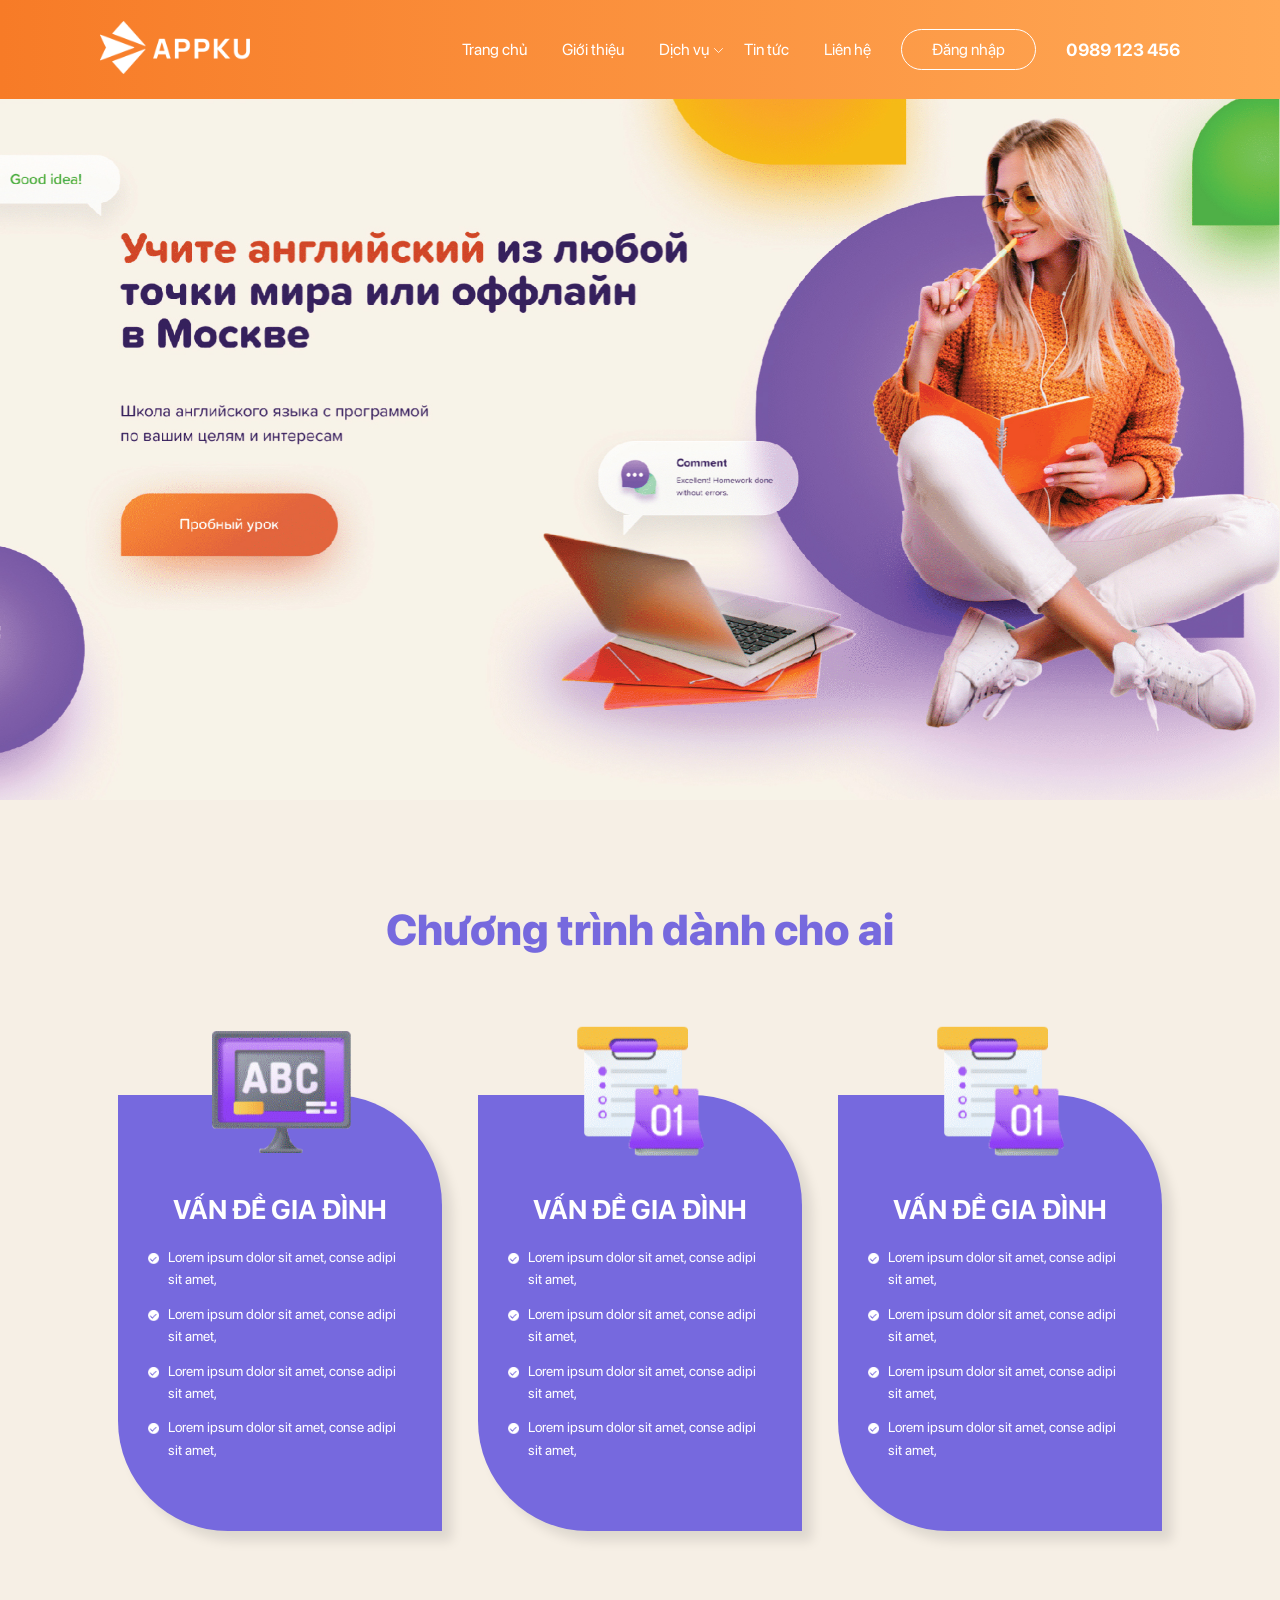
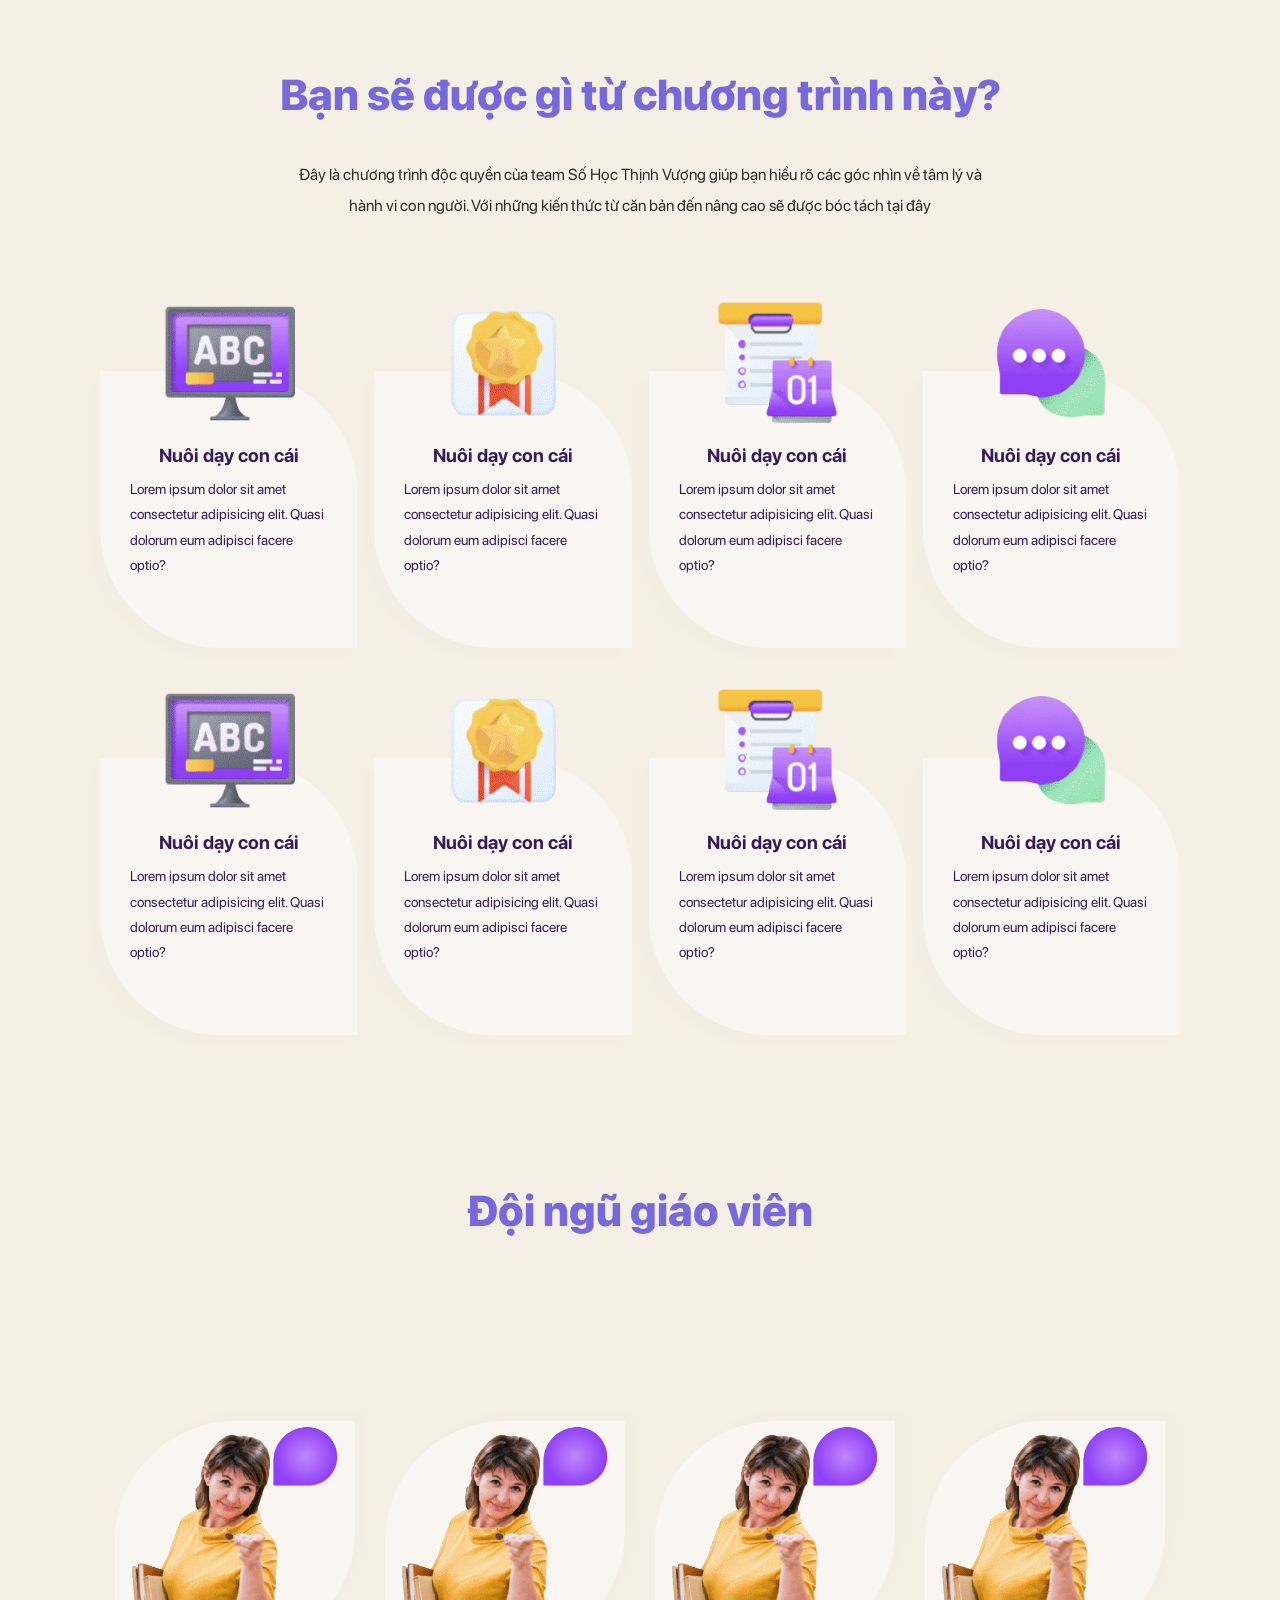
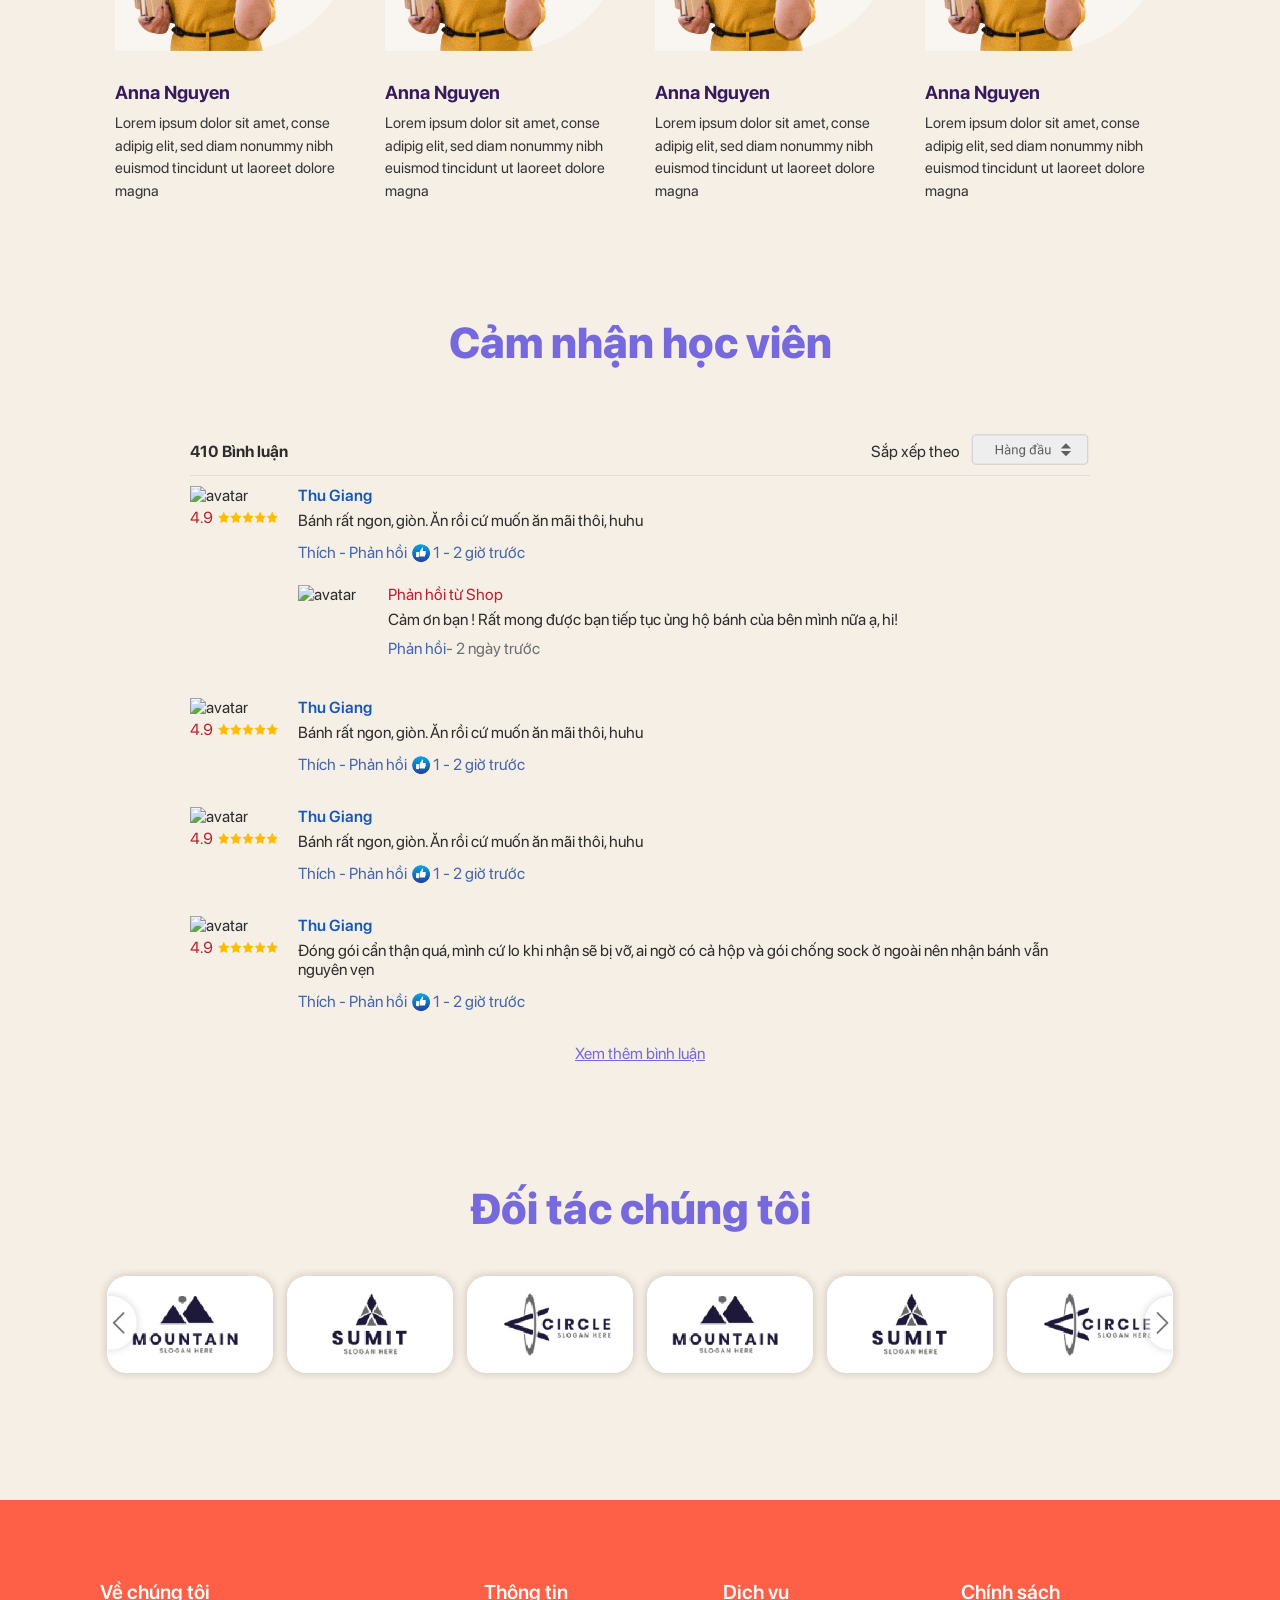
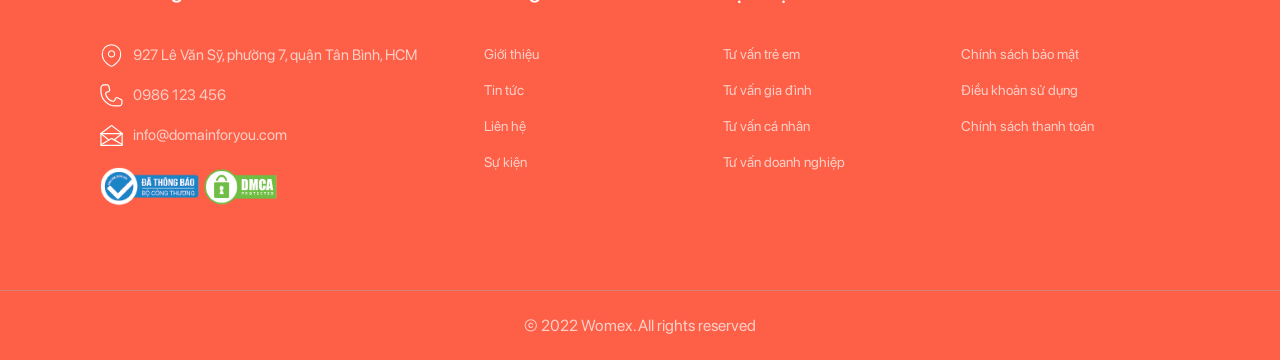
==== index.html @ 001450e8 "1" ====
<!DOCTYPE html>
<html lang="en">
  <head>
    <meta charset="UTF-8" />
    <meta http-equiv="X-UA-Compatible" content="IE=edge" />
    <meta name="viewport" content="width=device-width, initial-scale=1.0" />
    <title>Document</title>
    <link rel="stylesheet" href="./assets/css/animate.css" />

    <link rel="stylesheet" href="./assets/css/event.css" />
    <link rel="stylesheet" href="./assets/css/owl.carousel.min.css" />
    <link rel="stylesheet" href="./assets/css/owl.theme.default.min.css" />
    <!-- owlcarousel -->
  </head>
  <body>
    <!-- header  -->
    <section class="header" id="header">
      <nav class="navbar fadeInDown">
        <div class="container">
          <div class="col-left">
            <a href="#">
              <img src="./img/logo-light.png" alt="" class="logo-light" />
              <img src="./img/logo.png" alt="" class="logo hidden" />
            </a>
          </div>
          <div class="right-col">
            <ul class="menu">
              <li class="menu-item"><a href="#">Trang chủ</a></li>
              <li class="menu-item">
                <a href="#about-us">Giới thiệu</a>
              </li>
              <li class="menu-item has-sub-menu">
                <a href="#services">Dịch vụ</a>
                <ul class="sub-menu">
                  <li class="sub-menu-item">
                    <a href="#services">Tư vấn trẻ em</a>
                  </li>
                  <li class="sub-menu-item">
                    <a href="#services">Tư vấn gia đình</a>
                  </li>
                  <li class="sub-menu-item">
                    <a href="#services">Tư vấn gia đình</a>
                  </li>
                  <li class="sub-menu-item">
                    <a href="#services">Tư vấn gia đình</a>
                  </li>
                </ul>
              </li>
              <li class="menu-item"><a href="#news">Tin tức</a></li>
              <li class="menu-item"><a href="#contact-us">Liên hệ</a></li>
            </ul>
            <a href="#" class="login-btn">Đăng nhập</a>
            <a href="" class="tel-btn">0989 123 456</a>
            <nav role="navigation" class="mb-menu-wrapper">
              <div id="mb-menu-toggle">
                <input type="checkbox" />
                <span></span>
                <span></span>
                <span></span>
                <div id="mb-menu">
                  <ul>
                    <li class="menu-item"><a href="#">Trang chủ</a></li>
                    <li class="menu-item">
                      <a href="#about-us">Giới thiệu</a>
                    </li>
                    <li class="menu-item has-sub-menu">
                      <a href="#services">Dịch vụ</a>

                      <ul class="sub-menu-mobile hidden">
                        <li class="sub-menu-item">
                          <a href="#services">Tư vấn trẻ em</a>
                        </li>
                        <li class="sub-menu-item">
                          <a href="#services">Tư vấn gia đình</a>
                        </li>
                        <li class="sub-menu-item">
                          <a href="#services">Tư vấn gia đình</a>
                        </li>
                        <li class="sub-menu-item">
                          <a href="#services">Tư vấn gia đình</a>
                        </li>
                      </ul>
                    </li>
                    <li class="menu-item"><a href="#news">Tin tức</a></li>
                    <li class="menu-item"><a href="#contact-us">Liên hệ</a></li>

                    <li class="menu-item"><a href="#">Đăng nhập</a></li>
                    <li class="menu-item">
                      <a href="tel:0989123456">0989 123 456</a>
                    </li>
                  </ul>
                </div>
              </div>
            </nav>
          </div>
        </div>
      </nav>
      <div class="header__content">
        <img src="./img/banner.jpg" alt="" />
      </div>
    </section>

    <section class="who-for" id="who-for">
      <div class="container">
        <h2>Chương trình dành cho ai</h2>
        <div class="who-for-grid">
          <div class="carousel-item">
            <div class="who-for__box">
              <img src="./img/icon-1.png" alt="" class="who-for__icon" />
              <h3 class="who-for__title">VẤN ĐỀ GIA ĐÌNH</h3>
              <ul class="who-for_list">
                <li>Lorem ipsum dolor sit amet, conse adipi sit amet,</li>
                <li>Lorem ipsum dolor sit amet, conse adipi sit amet,</li>
                <li>Lorem ipsum dolor sit amet, conse adipi sit amet,</li>
                <li>Lorem ipsum dolor sit amet, conse adipi sit amet,</li>
              </ul>
            </div>
          </div>
          <div class="carousel-item">
            <div class="who-for__box">
              <img src="./img/icon-3.png" alt="" class="who-for__icon" />
              <h3 class="who-for__title">VẤN ĐỀ GIA ĐÌNH</h3>
              <ul class="who-for_list">
                <li>Lorem ipsum dolor sit amet, conse adipi sit amet,</li>
                <li>Lorem ipsum dolor sit amet, conse adipi sit amet,</li>
                <li>Lorem ipsum dolor sit amet, conse adipi sit amet,</li>
                <li>Lorem ipsum dolor sit amet, conse adipi sit amet,</li>
              </ul>
            </div>
          </div>
          <div class="carousel-item">
            <div class="who-for__box">
              <img src="./img/icon-3.png" alt="" class="who-for__icon" />
              <h3 class="who-for__title">VẤN ĐỀ GIA ĐÌNH</h3>
              <ul class="who-for_list">
                <li>Lorem ipsum dolor sit amet, conse adipi sit amet,</li>
                <li>Lorem ipsum dolor sit amet, conse adipi sit amet,</li>
                <li>Lorem ipsum dolor sit amet, conse adipi sit amet,</li>
                <li>Lorem ipsum dolor sit amet, conse adipi sit amet,</li>
              </ul>
            </div>
          </div>
        </div>
      </div>
    </section>
    <section class="features" id="features">
      <div class="container">
        <h2>Bạn sẽ được gì từ chương trình này?</h2>
        <div class="features_desc">
          Đây là chương trình độc quyền của team Số Học Thịnh Vượng giúp bạn hiểu
          rõ các góc nhìn về tâm lý và hành vi con người. Với những kiến thức từ
          căn bản đến nâng cao sẽ được bóc tách tại đây
        </div>
        <div class="features_list">
          <div class="feature-box">
            <img class="feature-box__icon" src="./img/icon-1.png"></img>
            <h3 class="feature-box__title">Nuôi dạy con cái</h3>
            <p class="feature-box__desc">Lorem ipsum dolor sit amet consectetur adipisicing elit. Quasi dolorum eum adipisci facere optio? </p>
          </div>
          <div class="feature-box">
            <img class="feature-box__icon" src="./img/icon-2.png"></img>
            <h3 class="feature-box__title">Nuôi dạy con cái</h3>
            <p class="feature-box__desc">Lorem ipsum dolor sit amet consectetur adipisicing elit. Quasi dolorum eum adipisci facere optio? </p>
          </div>
          <div class="feature-box">
            <img class="feature-box__icon" src="./img/icon-3.png"></img>
            <h3 class="feature-box__title">Nuôi dạy con cái</h3>
            <p class="feature-box__desc">Lorem ipsum dolor sit amet consectetur adipisicing elit. Quasi dolorum eum adipisci facere optio? </p>
          </div>
          <div class="feature-box">
            <img class="feature-box__icon" src="./img/icon-4.png"></img>
            <h3 class="feature-box__title">Nuôi dạy con cái</h3>
            <p class="feature-box__desc">Lorem ipsum dolor sit amet consectetur adipisicing elit. Quasi dolorum eum adipisci facere optio? </p>
          </div>
          <div class="feature-box">
            <img class="feature-box__icon" src="./img/icon-1.png"></img>
            <h3 class="feature-box__title">Nuôi dạy con cái</h3>
            <p class="feature-box__desc">Lorem ipsum dolor sit amet consectetur adipisicing elit. Quasi dolorum eum adipisci facere optio? </p>
          </div>
          <div class="feature-box">
            <img class="feature-box__icon" src="./img/icon-2.png"></img>
            <h3 class="feature-box__title">Nuôi dạy con cái</h3>
            <p class="feature-box__desc">Lorem ipsum dolor sit amet consectetur adipisicing elit. Quasi dolorum eum adipisci facere optio? </p>
          </div>
          <div class="feature-box">
            <img class="feature-box__icon" src="./img/icon-3.png"></img>
            <h3 class="feature-box__title">Nuôi dạy con cái</h3>
            <p class="feature-box__desc">Lorem ipsum dolor sit amet consectetur adipisicing elit. Quasi dolorum eum adipisci facere optio? </p>
          </div>
          <div class="feature-box">
            <img class="feature-box__icon" src="./img/icon-4.png"></img>
            <h3 class="feature-box__title">Nuôi dạy con cái</h3>
            <p class="feature-box__desc">Lorem ipsum dolor sit amet consectetur adipisicing elit. Quasi dolorum eum adipisci facere optio? </p>
          </div>
        </div>
      </div>
    </section>
    <section class="team" id="team">

      <div class="container">
        <h2>Đội ngũ giáo viên</h2>
        <div class="owl-carousel team-carousel">
          <div class="carousel-item">
            <div class="member__box">
              <div class="member-image">
                 <img src="./img/member.png" alt="" />

              </div>
              <h3 class="member-name">Anna Nguyen</h3>
              <div class="member-desc">
                Lorem ipsum dolor sit amet, conse
                adipig elit, sed diam nonummy nibh
                euismod tincidunt ut laoreet dolore magna   </div>
            </div>
          </div>
        </div>
      </div>
    </section>

    <section class="comments">
      <h2>Cảm nhận học viên</h2>
      <div class="container">
        <div class="facebook-comment-wrapper">
          <div class="facebook-comment__header">
            <h4 class="title">410 Bình luận</h4>
            <div class="sort flex-center">
              <p class="sort-by">Sắp xếp theo</p>
              <div class="sort-group">
                <svg
                  version="1.1"
                  id="Layer_1"
                  xmlns="http://www.w3.org/2000/svg"
                  xmlns:xlink="http://www.w3.org/1999/xlink"
                  x="0px"
                  y="0px"
                  width="161.3px"
                  height="43.1px"
                  viewBox="0 0 161.3 43.1"
                  style="enable-background: new 0 0 161.3 43.1"
                  xml:space="preserve"
                >
                  <style type="text/css">
                    .st0 {
                      fill: #eeeeee;
                      stroke: #bfbfbf;
                      stroke-miterlimit: 10;
                    }
                    .st1 {
                      fill: #5f5f5f;
                    }
                  </style>
                  <g>
                    <path
                      class="st0"
                      d="M153.6,41.3H7.7c-2.6,0-4.7-2.1-4.7-4.7V6.5c0-2.6,2.1-4.7,4.7-4.7h145.9c2.6,0,4.7,2.1,4.7,4.7v30.1
                              C158.3,39.2,156.2,41.3,153.6,41.3z"
                    ></path>
                    <g>
                      <g>
                        <path
                          class="st1"
                          d="M44.3,28h-1.7v-5.8h-6.3V28h-1.7V15.4h1.7v5.4h6.3v-5.4h1.7V28z"
                        ></path>
                        <path
                          class="st1"
                          d="M52.8,28c-0.1-0.2-0.2-0.5-0.2-1c-0.7,0.8-1.6,1.2-2.7,1.2c-0.9,0-1.7-0.3-2.3-0.8c-0.6-0.5-0.9-1.2-0.9-2
                                  c0-1,0.4-1.7,1.1-2.3c0.7-0.5,1.8-0.8,3.1-0.8h1.6v-0.7c0-0.6-0.2-1-0.5-1.3c-0.3-0.3-0.8-0.5-1.5-0.5c-0.6,0-1,0.1-1.4,0.4
                                  s-0.6,0.6-0.6,1h-1.6c0-0.5,0.2-0.9,0.5-1.4c0.3-0.4,0.8-0.8,1.3-1c0.6-0.3,1.2-0.4,1.9-0.4c1.1,0,1.9,0.3,2.5,0.8
                                  c0.6,0.5,0.9,1.3,1,2.2v4.3c0,0.9,0.1,1.5,0.3,2V28H52.8z M51.7,17.2l-1.4,0l-2.2-2.5h1.9L51.7,17.2z M50.1,26.8
                                  c0.5,0,1-0.1,1.4-0.4c0.4-0.3,0.8-0.6,1-1v-1.9h-1.3c-2,0-2.9,0.6-2.9,1.7c0,0.5,0.2,0.9,0.5,1.2C49.2,26.6,49.6,26.8,50.1,26.8z
                                  "
                        ></path>
                        <path
                          class="st1"
                          d="M58.1,18.6l0.1,1.2c0.7-0.9,1.6-1.3,2.8-1.3c2,0,3,1.1,3,3.3V28h-1.6v-6.2c0-0.7-0.2-1.2-0.5-1.5
                                  c-0.3-0.3-0.8-0.5-1.4-0.5c-0.5,0-1,0.1-1.4,0.4c-0.4,0.3-0.7,0.6-0.9,1.1V28h-1.6v-9.4H58.1z"
                        ></path>
                        <path
                          class="st1"
                          d="M66,23.2c0-1.5,0.3-2.6,1-3.5c0.7-0.9,1.6-1.3,2.7-1.3c1.1,0,2,0.4,2.7,1.2l0.1-1h1.5v9.1
                                  c0,1.2-0.4,2.2-1.1,2.9c-0.7,0.7-1.7,1-2.9,1c-0.7,0-1.3-0.1-2-0.4c-0.6-0.3-1.1-0.7-1.5-1.2l0.8-1c0.7,0.8,1.5,1.3,2.5,1.3
                                  c0.8,0,1.4-0.2,1.8-0.7c0.4-0.4,0.7-1.1,0.7-1.9V27c-0.6,0.7-1.5,1.1-2.6,1.1c-1.1,0-2-0.4-2.7-1.3C66.4,25.9,66,24.7,66,23.2z
                                   M67.6,23.4c0,1.1,0.2,1.9,0.6,2.5c0.4,0.6,1,0.9,1.8,0.9c1,0,1.7-0.5,2.2-1.4v-4.3c-0.5-0.9-1.2-1.3-2.2-1.3
                                  c-0.8,0-1.4,0.3-1.8,0.9C67.9,21.3,67.6,22.2,67.6,23.4z"
                        ></path>
                        <path
                          class="st1"
                          d="M89.9,17.3h-1.6V28h-1.5l-0.1-1c-0.6,0.8-1.5,1.2-2.7,1.2c-1.1,0-2-0.4-2.7-1.3s-1-2-1-3.5v-0.1
                                  c0-1.4,0.3-2.6,1-3.5c0.7-0.9,1.6-1.3,2.7-1.3c1.1,0,2,0.4,2.6,1.1v-2.3h-2.3V16h2.3v-1.3h1.6V16h1.6V17.3z M81.9,23.4
                                  c0,1.1,0.2,1.9,0.7,2.5c0.4,0.6,1,0.9,1.8,0.9c1,0,1.8-0.5,2.2-1.4v-4.3c-0.5-0.9-1.2-1.3-2.2-1.3c-0.8,0-1.4,0.3-1.8,0.9
                                  C82.2,21.3,81.9,22.2,81.9,23.4z"
                        ></path>
                        <path
                          class="st1"
                          d="M92.6,15.7l-1.2,0l-1.7-2.2h1.7L92.6,15.7z M97.1,28c-0.1-0.2-0.2-0.5-0.2-1c-0.7,0.8-1.6,1.2-2.7,1.2
                                  c-0.9,0-1.7-0.3-2.3-0.8c-0.6-0.5-0.9-1.2-0.9-2c0-1,0.4-1.7,1.1-2.3c0.7-0.5,1.8-0.8,3.1-0.8h1.6v-0.7c0-0.6-0.2-1-0.5-1.3
                                  c-0.3-0.3-0.8-0.5-1.5-0.5c-0.6,0-1,0.1-1.4,0.4s-0.6,0.6-0.6,1h-1.6c0-0.5,0.2-0.9,0.5-1.4s0.8-0.8,1.3-1
                                  c0.6-0.3,1.2-0.4,1.9-0.4c1.1,0,1.9,0.3,2.5,0.8c0.6,0.5,0.9,1.3,1,2.2v4.3c0,0.9,0.1,1.5,0.3,2V28H97.1z M98.3,17.3l-1.7,0
                                  l-1.5-1.4l-1.5,1.4l-1.7,0l2.5-2.3h1.3L98.3,17.3z M94.4,26.8c0.5,0,1-0.1,1.4-0.4c0.4-0.3,0.8-0.6,1-1v-1.9h-1.3
                                  c-2,0-2.9,0.6-2.9,1.7c0,0.5,0.2,0.9,0.5,1.2C93.5,26.6,93.9,26.8,94.4,26.8z"
                        ></path>
                        <path
                          class="st1"
                          d="M106.7,27c-0.6,0.7-1.5,1.1-2.7,1.1c-1,0-1.8-0.3-2.3-0.9c-0.5-0.6-0.8-1.4-0.8-2.6v-6.1h1.6v6
                                  c0,1.4,0.6,2.1,1.7,2.1c1.2,0,2-0.5,2.4-1.4v-6.8h1.6V28h-1.5L106.7,27z"
                        ></path>
                      </g>
                    </g>
                    <polygon
                      class="st1"
                      points="135.9,20 122.1,20 129,13.1 	"
                    ></polygon>
                    <polygon
                      class="st1"
                      points="122.1,23.5 135.9,23.5 129,30.4 	"
                    ></polygon>
                  </g>
                </svg>
              </div>
            </div>
          </div>
          <div class="facebook-comments">
            <!-- facebook comment item  -->
            <div class="facebook-comments__item">
              <div class="avatar-item">
                <img
                  class="avatar-user"
                  src="https://mdbcdn.b-cdn.net/img/Photos/Avatars/img%20(10).webp"
                  alt="avatar"
                />
                <p class="feeback-star">
                  4.9
                  <img src="./img/star.svg" width="70" height="25" />
                </p>
              </div>
              <div class="content-wrapper">
                <div class="content">
                  <p class="username">Thu Giang</p>
                  <p class="content-details">
                    Bánh rất ngon, giòn. Ăn rồi cứ muốn ăn mãi thôi, huhu
                  </p>
                  <div class="comment-actions">
                    Thích - Phản hồi

                    <img
                      class="shadow-1-strong"
                      src="./img/like-fb.png"
                      width="23"
                      height="25"
                    />1 - 2 giờ trước
                  </div>
                </div>

                <div class="comment-reply">
                  <img
                    class="avatar-shop"
                    src="https://mdbcdn.b-cdn.net/img/Photos/Avatars/img%20(11).webp"
                    alt="avatar"
                  />
                  <div class="reply-content content-wrapper">
                    <div>
                      <p class="shop-name">Phản hồi từ Shop</p>
                      <p class="reply-details">
                        Cảm ơn bạn ! Rất mong được bạn tiếp tục ủng hộ bánh của
                        bên mình nữa ạ, hi!
                      </p>
                      <p class="reply-actions comment-actions">
                        Phản hồi
                        <span class="days-user">- 2 ngày trước</span>
                      </p>
                    </div>
                  </div>
                </div>
              </div>
            </div>

            <!-- facebook comment item  -->
            <div class="facebook-comments__item">
              <div class="avatar-item">
                <img
                  class="avatar-user"
                  src="https://mdbcdn.b-cdn.net/img/Photos/Avatars/img%20(10).webp"
                  alt="avatar"
                />
                <p class="feeback-star">
                  4.9
                  <img src="./img/star.svg" width="70" height="25" />
                </p>
              </div>
              <div class="content-wrapper">
                <div class="content">
                  <p class="username">Thu Giang</p>
                  <p class="content-details">
                    Bánh rất ngon, giòn. Ăn rồi cứ muốn ăn mãi thôi, huhu
                  </p>
                  <div class="comment-actions">
                    Thích - Phản hồi

                    <img
                      class="shadow-1-strong"
                      src="./img/like-fb.png"
                      width="23"
                      height="25"
                    />1 - 2 giờ trước
                  </div>
                </div>
              </div>
            </div>
            <!-- facebook comment item  -->
            <div class="facebook-comments__item">
              <div class="avatar-item">
                <img
                  class="avatar-user"
                  src="https://mdbcdn.b-cdn.net/img/Photos/Avatars/img%20(10).webp"
                  alt="avatar"
                />
                <p class="feeback-star">
                  4.9
                  <img src="./img/star.svg" width="70" height="25" />
                </p>
              </div>
              <div class="content-wrapper">
                <div class="content">
                  <p class="username">Thu Giang</p>
                  <p class="content-details">
                    Bánh rất ngon, giòn. Ăn rồi cứ muốn ăn mãi thôi, huhu
                  </p>
                  <div class="comment-actions">
                    Thích - Phản hồi

                    <img
                      class="shadow-1-strong"
                      src="./img/like-fb.png"
                      width="23"
                      height="25"
                    />1 - 2 giờ trước
                  </div>
                </div>
              </div>
            </div>
            <!-- facebook comment item  -->
            <div class="facebook-comments__item">
              <div class="avatar-item">
                <img
                  class="avatar-user"
                  src="https://mdbcdn.b-cdn.net/img/Photos/Avatars/img%20(10).webp"
                  alt="avatar"
                />
                <p class="feeback-star">
                  4.9
                  <img src="./img/star.svg" width="70" height="25" />
                </p>
              </div>
              <div class="content-wrapper">
                <div class="content">
                  <p class="username">Thu Giang</p>
                  <p class="content-details">
                    Đóng gói cẩn thận quá, mình cứ lo khi nhận sẽ bị vỡ, ai ngờ
                    có cả hộp và gói chống sock ở ngoài nên nhận bánh vẫn nguyên
                    vẹn
                  </p>
                  <div class="comment-actions">
                    Thích - Phản hồi

                    <img
                      class="shadow-1-strong"
                      src="./img/like-fb.png"
                      width="23"
                      height="25"
                    />1 - 2 giờ trước
                  </div>
                </div>
              </div>
            </div>
          </div>
          <a href="#" class="comments-readmore">Xem thêm bình luận</a>
        </div>
      </div>
    </section>

    <section class="partners">
      <div class="container">
        <h2>Đối tác chúng tôi</h2>
        <div class="owl-carousel logo-carousel">
          <div class="carousel-item">
            <img src="./img/partners/l-1.jpg" alt="" />
          </div>
          <div class="carousel-item">
            <img src="./img/partners/l-2.jpg" alt="" />
          </div>
          <div class="carousel-item">
            <img src="./img/partners/l-3.jpg" alt="" />
          </div>
          <div class="carousel-item">
            <img src="./img/partners/l-1.jpg" alt="" />
          </div>
          <div class="carousel-item">
            <img src="./img/partners/l-2.jpg" alt="" />
          </div>
          <div class="carousel-item">
            <img src="./img/partners/l-3.jpg" alt="" />
          </div>
          <div class="carousel-item">
            <img src="./img/partners/l-1.jpg" alt="" />
          </div>
          <div class="carousel-item">
            <img src="./img/partners/l-2.jpg" alt="" />
          </div>
          <div class="carousel-item">
            <img src="./img/partners/l-3.jpg" alt="" />
          </div>
          <div class="carousel-item">
            <img src="./img/partners/l-2.jpg" alt="" />
          </div>
        </div>
      </div>
    </section>

    <footer class="footer">
      <div class="container">
        <div class="row row-4">
          <div class="col">
            <p class="footer-menu-title">Về chúng tôi</p>
            <ul class="about-menu">
              <li>
                <a href="">
                  <img src="./img/footer-01.svg" alt="" />927 Lê Văn Sỹ, phường
                  7, quận Tân Bình, HCM</a
                >
              </li>
              <li>
                <a href=""
                  ><img src="./img/footer_tel.svg" alt="" />0986 123 456</a
                >
              </li>
              <li>
                <a href=""
                  ><img
                    src="./img/footer_email.svg"
                    alt=""
                  />info@domainforyou.com</a
                >
              </li>
            </ul>
            <div class="footer-logos">
              <img src="./img/footer_dkbct.png" alt="" class="dkbct" />
              <img src="./img/footer_dmca.png" alt="" class="dmca" />
            </div>
          </div>
          <div class="col">
            <p class="footer-menu-title">Thông tin</p>
            <ul class="footer-menu">
              <li><a href="#about-us">Giới thiệu</a></li>
              <li><a href="#news">Tin tức</a></li>
              <li><a href="#contact-us">Liên hệ</a></li>
              <li><a href="#">Sự kiện</a></li>
            </ul>
          </div>

          <div class="col">
            <p class="footer-menu-title">Dịch vụ</p>
            <ul class="footer-menu">
              <li><a href="#services">Tư vấn trẻ em</a></li>
              <li><a href="#services">Tư vấn gia đình</a></li>
              <li><a href="#services">Tư vấn cá nhân</a></li>
              <li><a href="#services">Tư vấn doanh nghiệp</a></li>
            </ul>
          </div>
          <div class="col">
            <p class="footer-menu-title">Chính sách</p>
            <ul class="footer-menu">
              <li><a href="">Chính sách bảo mật</a></li>
              <li><a href="">Điều khoản sử dụng</a></li>
              <li><a href="">Chính sách thanh toán</a></li>
            </ul>
          </div>
        </div>
      </div>
      <div class="footer-copyright">© 2022 Womex. All rights reserved</div>
    </footer>
    <script src="./assets/js/jquery-3.6.1.min.js"></script>
    <script src="./assets/js/owl.carousel.min.js"></script>
    <script src="./assets/js/event.js"></script>
  </body>
</html>
---- assets/css/event.css ----
@font-face {
  font-family: "SF Pro Display";
  src: url(../../fonts/SF-Pro-Display-Regular.otf) format("opentype");
  font-weight: 400;
}
@font-face {
  font-family: "SF Pro Display";
  src: url(../../fonts/SF-Pro-Display-Bold.otf) format("opentype");
  font-weight: 600;
}
@font-face {
  font-family: "SF Pro Display";
  src: url(../../fonts/SF-Pro-Display-Heavy.otf) format("opentype");
  font-weight: 700;
}
@font-face {
  font-family: "SF Pro Display";
  src: url(../../fonts/SF-Pro-Display-Semibold.otf) format("opentype");
  font-weight: 500;
}
@font-face {
  font-family: "SF Pro Display";
  src: url(../../fonts/SF-Pro-Display-Thin.otf) format("opentype");
  font-weight: 300;
}
* {
  padding: 0;
  margin: 0;
  box-sizing: border-box;
}
html {
  scroll-behavior: smooth;
}
body {
  font-family: "SF Pro Display", sans-serif;
  background-color: #f6efe5;
  color: rgb(45, 45, 45);
}
a {
  text-decoration: none;
}
ul {
  list-style-type: none;
}
button {
  cursor: pointer;
}

h2 {
  font-size: 43px;
  margin-bottom: 40px;
  color: #7669de;
  text-align: center;
  font-weight: 700;
}
h3,
h4 {
  font-weight: 600;
}
input {
  background-color: #fff;
  border-radius: 100px;
  height: 50px;
  display: block;
  width: 100%;
  margin-bottom: 8px;
  border: 0;
  padding: 5px 15px;
}
input:focus {
  outline: 1px solid black;
}
section {
  background-position: center bottom;
  background-size: 100%;
  background-repeat: no-repeat;
  scroll-margin-top: 150px;
  padding-top: 80px;
}
/*  ---variables  start ----- */
:root {
  --primary: #7669de;
}
/*  ---variables  end ----- */

/*  ---ultilities  start ----- */
.container {
  width: 1500px;
  margin: 0 auto;
  padding: 20px 100px;
  max-width: 100%;
}
.row {
  display: grid;
  grid-template-columns: repeat(2, 1fr);
  gap: 20px;
}

.flex-center {
  display: flex;
  justify-content: center;
  align-items: center;
}

.btn {
  font-size: 20px;
  border: none;
  border-radius: 50px;
  padding: 7px;
  padding-left: 40px;
  display: flex;
  align-items: center;
  gap: 20px;
  transition: linear 0.15s;
  box-shadow: 0 0 10px rgba(0, 0, 0, 0.2);
}
.hidden {
  display: none;
}
/* button hover animation  */
.btn:hover {
  transition: linear 0.3s;
  transform: scale(1.03);
  box-shadow: 0 0 20px rgba(0, 0, 0, 0.5);
}
.btn:hover svg {
  transform: rotate(180deg);
  transition: linear 0.15s;
}
/* button text  */
.btn span {
  flex: 1;
  font-size: 20px;
}
/* button icon  */
.btn .btn-icon {
  border-radius: 50%;
  width: 46px;
  height: 46px;
  z-index: 2;
}
.btn svg {
  padding: 10px;
  transition: linear 0.2s;
}
/* primary button  */
.primary-btn {
  background-color: #fff;
  color: var(--primary);
}
.primary-btn .btn-icon {
  background-color: var(--primary);
  color: #fff;
  box-shadow: -5px 5px 20px var(--primary);
}
/* secondary button  */
.secondary-btn {
  background: linear-gradient(#ff9356, #f76552);
  color: #fff;
}
.secondary-btn .btn-icon {
  background-color: #fff;
  color: #f76552;
  box-shadow: -5px 5px 20px #0000007b;
}

/* logos carousel (newspaper & partner ) */
.logo-carousel .carousel-item {
  padding: 7px;
  cursor: pointer;
}
.logo-carousel .carousel-item img {
  border-radius: 20px;
}
/* carousel general  */

.partners .carousel-item img {
  box-shadow: 0 0 10px rgba(0, 0, 0, 0.2);
  transition-duration: 0.5s;
}
.partners .carousel-item img:hover {
  box-shadow: 0 0 10px rgba(0, 0, 0, 0.7);
}
/* carousel navigation arrow button */
.owl-carousel .owl-nav button {
  position: absolute;
  top: 50%;
  transform: translateY(-50%);
  cursor: pointer;
}
.owl-carousel .owl-nav img {
  height: auto;
  transition: linear 0.2s;
  width: 40px;
}
.owl-carousel .owl-nav img:hover {
  transition: linear 0.3s;
}
.owl-nav button.owl-prev {
  left: 14px;
}
.owl-nav button.owl-next {
  right: 14px;
}
/* logo carousel owl nav arrow  */
.logo-carousel .owl-nav button.owl-prev {
  left: 8px;
}
.logo-carousel .owl-nav button.owl-next {
  right: 8px;
}
.owl-nav button.disabled {
  display: none;
}
button.owl-dot.active {
  background: #01b1c3 !important;
}
button.owl-dot {
  border: 1px solid #494949 !important;
  width: 15px;
  height: 15px;
  border-radius: 20px;
  margin: 5px;
}

.owl-dots {
  text-align: center;
  margin-top: 20px;
}

/*  ---ultilities  end ----- */

/*  ---header section start ----- */
.header {
  /* background-image: url(../../img/bg-banner.png); */
  /* height: 100vh; */
  color: #ffff;
  background-size: cover;
  position: relative;
  padding-top: 0;
}
/* navbar  */
.navbar {
  transition-duration: 1s;
  position: absolute;
  top: 0;
  left: 0;
  right: 0;
  z-index: 10;
  background-image: linear-gradient(to right, #f77b27, #ffa855);
}
.navbar.sticky {
  position: fixed;
  background-color: rgba(255, 255, 255, 0.95);
  animation: smoothScroll 1s forwards;
  box-shadow: 0 6px 10px rgba(0, 0, 0, 0.05);
  background-image: none;
}
@keyframes smoothScroll {
  0% {
    transform: translateY(-60px);
  }
  100% {
    transform: translateY(0px);
  }
}

.navbar.sticky a {
  color: rgb(86, 86, 86);
}
.navbar.sticky a:hover {
  color: #000;
}
.navbar.sticky a.login-btn:hover {
  color: #fff;
}
.navbar.sticky .login-btn {
  background-color: #f76552;
  color: #fff;
}
.navbar.sticky .tel-btn {
  color: #6358bc;
}
.navbar .container {
  display: flex;
  align-items: center;
  justify-content: space-between;
}
/* logo  */
.navbar img {
  width: 150px;
}
.navbar .right-col {
  display: flex;
  align-items: center;
  gap: 30px;
}
.navbar a {
  color: #fff;
  display: inline-block;
}
/* menu  */
.navbar .menu {
  display: flex;
  gap: 35px;
}
.menu-item {
  padding: 20px 0;
  transition: linear 0.1s;
  position: relative;
}
.menu-item > a {
  color: #fff;
}

.menu-item:hover {
  transition: linear 0.1s;
}
/* submenu  */
.menu-item.has-sub-menu > a::after {
  content: "";
  height: 13px;
  width: 13px;
  background-image: url(../../img/down-icon.svg);
  display: block;
  position: absolute;
  right: -16px;
  top: 24px;
}
#mb-menu .menu-item.has-sub-menu > a::after {
  top: 14px;
  background-image: url(../../img/down-icon-dark.svg) !important;
}
.sticky .menu-item.has-sub-menu > a::after {
  background-image: url(../../img/down-icon-dark.svg);
}
.sub-menu {
  position: absolute;
  top: 50px;
  left: 0;
  background-color: #fff;
  border-radius: 10px;
  padding: 20px;
  display: flex;
  flex-direction: column;
  gap: 7px;
  min-width: 170px;
  box-shadow: 0 0 20px rgba(0, 0, 0, 0.2);
  display: none;
}
.menu-item:hover .sub-menu {
  display: flex;
  gap: 10px;
}
.sub-menu-item a {
  color: rgb(112, 112, 112);
}
.sub-menu-item a:hover {
  color: rgb(58, 58, 58);
}
/* login button  */
.navbar .login-btn {
  border: 1px solid #fff;
  border-radius: 50px;
  padding: 10px 30px;
  transition-duration: 0.3s;
}
.navbar .login-btn:hover {
  transform: scale(1.02);
  transition-duration: 0.3s;
}
/* tel button  */
.navbar .tel-btn {
  font-size: 110%;
  font-weight: 600;
}

/* mobile menu  */
.mb-menu-wrapper {
  display: none;
}
#mb-menu-toggle {
  display: flex;
  flex-direction: column;
  top: 0;
  left: 0;
  z-index: 1;
  -webkit-user-select: none;
  user-select: none;
}

#mb-menu-toggle input {
  display: flex;
  width: 40px;
  height: 32px;
  position: absolute;
  cursor: pointer;
  opacity: 0;
  z-index: 2;
}

#mb-menu-toggle span {
  display: flex;
  width: 29px;
  height: 2px;
  margin-bottom: 5px;
  position: relative;
  background: #ffffff;
  border-radius: 3px;
  z-index: 1;
  transform-origin: 5px 0px;
  transition: transform 0.5s cubic-bezier(0.77, 0.2, 0.05, 1),
    background 0.5s cubic-bezier(0.77, 0.2, 0.05, 1), opacity 0.55s ease;
}
.sticky #mb-menu-toggle span {
  background-color: #000;
}
#mb-menu-toggle span:first-child {
  transform-origin: 0% 0%;
}

#mb-menu-toggle span:nth-last-child(2) {
  transform-origin: 0% 100%;
}

#mb-menu-toggle input:checked ~ span {
  opacity: 1;
  transform: rotate(45deg) translate(-3px, -1px);
}
#mb-menu-toggle input:checked ~ span:nth-last-child(3) {
  opacity: 0;
  transform: rotate(0deg) scale(0.2, 0.2);
}

#mb-menu-toggle input:checked ~ span:nth-last-child(2) {
  transform: rotate(-45deg) translate(0, -1px);
}

#mb-menu {
  position: fixed;
  width: 300px;
  top: 0;
  bottom: 0;
  height: 100vh;
  left: -300px;
  box-shadow: 0 0 10px #85888c;
  margin: 0;
  padding: 50px;
  padding-top: 50px;
  padding-left: 25px;
  background-color: #ffffff;
  color: #000;
  -webkit-font-smoothing: antialiased;
  transform-origin: 0% 0%;
  transform: translate(0);
  transition: transform 0.5s cubic-bezier(0.77, 0.2, 0.05, 1);
}

#mb-menu li {
  padding: 10px 0;
}
#mb-menu .menu-item > a {
  color: rgb(40, 40, 40);
}
#mb-menu-toggle input:checked ~ #mb-menu {
  transform: translate(100%, 0);
}
ul.sub-menu-mobile {
  padding-left: 14px;
  padding-top: 13px;
}
ul.sub-menu-mobile a {
  color: #000;
}
/* header content  */
.header__content {
  padding-top: 98px;
}
.header__content img {
  width: 100%;
}

/* ---- who for start  */

.who-for-grid {
  display: grid;
  grid-template-columns: repeat(3, 1fr);
  text-align: center;
}

.who-for__box {
  background-color: var(--primary);
  margin: 18px;
  padding: 30px;
  padding-bottom: 70px;
  color: #fff;
  border-radius: 0 110px 0 110px;
  margin-top: 100px;
  box-shadow: 10px 10px 12px rgba(0, 0, 0, 0.1);
}
.who-for__icon {
  width: 150px !important;
  margin: 0 auto;
  margin-top: -100px;
  margin-bottom: 30px;
}
h3.who-for__title {
  text-align: center;
  font-size: 27px;
  margin-bottom: 20px;
}
.who-for_list {
  font-size: 14px;
  display: flex;
  flex-direction: column;
  gap: 12px;
  text-align: left;
  line-height: 1.6em;
}
.who-for_list li {
  position: relative;
  margin-left: 20px;
}
.who-for_list li::before {
  content: "";
  display: inline-block;
  position: absolute;
  top: 7px;
  left: -20px;
  height: 11px;
  width: 11px;
  background: url(../../img/list-icon.png) no-repeat center;
  background-size: contain;
  margin-right: 7px;
}
/* ---- who for end  */

/* ---features start---- */
.features {
  text-align: center;
}
.features_desc {
  max-width: 700px;
  margin: auto;
  line-height: 1.9em;
  margin-bottom: 150px;
  font-size: 16px;
}
.features_list {
  display: grid;
  grid-template-columns: repeat(4, 1fr);
  row-gap: 0px;
  column-gap: 17px;
}
.feature-box {
  background-color: #f9f5f0;
  padding: 30px;
  border-radius: 0 120px 0 120px;
  padding-bottom: 70px;
  margin-bottom: 110px;
  box-shadow: -10px 10px 12px rgba(0, 0, 0, 0.01);
  color: #371a5d;
}
.feature-box__icon {
  width: 140px;
  margin-bottom: 14px;
  margin-top: -100px;
}
.feature-box__title {
  margin-bottom: 10px;
}
.feature-box__desc {
  text-align: left;
  font-size: 14px;
  line-height: 1.8em;
}
/* ---features end---- */

/* ---team start---- */
.team {
  padding-top: 0;
}
.team h2 {
  margin-bottom: 70px;
}
.member__box {
  margin: 15px;
  overflow: visible;
  padding-top: 100px;
}

.member-image {
  text-align: center;
  background-color: #f9f5f0;
  border-radius: 120px 0 120px 0;
  box-shadow: 10px -10px 12px rgba(0, 0, 0, 0.01);
  position: relative;
  height: 230px;
  margin-bottom: 30px;
}
.member-image img {
  width: 90% !important;
  left: 50%;
  transform: translateX(-50%);
  position: absolute;
  bottom: 0;
}
.member-name {
  color: #371a5d;
  margin-bottom: 8px;
}
.member-desc {
  line-height: 1.5em;
  font-size: 15px;
  color: rgb(54, 54, 54);
}
/* ---team end---- */

/* -----comments start------- */
.comments .container {
  width: 1100px;
}
.facebook-comment__header {
  display: flex;
  justify-content: space-between;
  border-bottom: 1px solid rgb(222, 222, 222);
  margin-bottom: 10px;
}
.facebook-comment__header .title {
  padding-top: 14px;
}
.facebook-comment__header .sort {
  gap: 10px;
}
.sort-group svg {
  width: 120px;
}
.facebook-comments__item,
.comment-reply {
  display: flex;
  justify-content: space-between;
  gap: 20px;
  margin-bottom: 10px;
}

.facebook-comments__item .content-wrapper {
  flex: 1;
}
.avatar-user {
  width: 90px;
  height: 90px;
}
.feeback-star {
  display: flex;
  align-items: center;
  gap: 5px;
  color: #bf1e2e;
}
.feeback-star img {
  width: 60px;
}
.shop-name {
  color: #bf1e2e;
}
.days-user {
  color: #6d6e70;
}
.avatar-shop {
  width: 70px;
  height: 70px;
}
.comment-actions {
  display: flex;
  align-items: center;
  color: rgb(67, 102, 176);
  margin-bottom: 20px;
}
.shadow-1-strong {
  margin-left: 3px;
}
.facebook-comments__item .username {
  color: #1658b9;
  margin-bottom: 6px;
  font-weight: 500;
}
.facebook-comments__item .shop-name {
  margin-bottom: 6px;
}
.facebook-comments__item .content-details,
.facebook-comments__item .reply-details {
  margin-bottom: 10px;
}
a.comments-readmore {
  color: var(--primary);
  text-decoration: underline;
  display: block;
  text-align: center;
}
/* -----comments start------- */

/* -----partners start------- */

.partners {
  background-image: url(../../img/partners-bg-01.svg);
  background-position: center top;
  background-repeat: repeat-y;
  padding-bottom: 100px;
}
.partners h2 {
  margin-bottom: 35px;
}
/* -----partners end------- */

/* footer  */
.footer {
  background-color: #fd6047;
  color: #ffff;
  padding-top: 60px;
}
.footer-menu-title {
  font-size: 20px;
  font-weight: 500;
  margin-bottom: 40px;
}

.footer a {
  color: rgba(255, 255, 255, 0.689);
  font-size: 14px;
}
.footer .row {
  grid-template-columns: 5fr 3fr 3fr 3fr;
}
.footer ul {
  display: flex;
  flex-direction: column;
  gap: 17px;
}
.footer-logos {
  margin-top: 20px;
}
.footer-logos .dkbct {
  width: 100px;
}
.footer-logos .dmca {
  width: 75px;
}
.footer ul.about-menu a {
  font-size: 15px;
  display: flex;
  gap: 10px;
  align-items: center;
}
.footer ul.about-menu img {
  width: 23px;
  height: 23px;
  fill: red;
}
.footer-copyright {
  border-top: 1px solid rgba(167, 167, 167, 0.503);
  color: rgba(255, 255, 255, 0.689);
  text-align: center;
  padding: 25px;
  margin-top: 60px;
}

/* ----responsive---- */
@media (max-width: 1080px) {
  h2 {
    font-size: 36px;
  }

  .container {
    padding: 10px 20px;
  }
  .header__content {
    padding-top: 78px;
  }
  .header__content h1 {
    font-size: 43px;
  }
  .features_list {
    grid-template-columns: repeat(2, 1fr);
  }
  .navbar .tel-btn {
    display: none;
  }
  .header__content .row {
    grid-template-columns: 1fr 1fr;
  }
  .features_list {
    column-gap: 30px;
    row-gap: 30px;
  }
  h3.who-for__title {
    font-size: 23px;
  }
  .feature-box {
    padding-left: 40px;
    padding-right: 40px;
  }
  .feature-box__desc,
  .who-for_list {
    font-size: 15px;
  }
  .feature-box__title {
    font-size: 20px;
  }
}
@media (max-width: 768px) {
  section {
    padding-top: 50px;
  }
  .header__content {
    padding-top: 69px;
  }
  .header__content h1 {
    font-size: 29px;
  }
  h2 {
    font-size: 29px;
    margin-bottom: 30px;
  }

  .login-btn {
    display: none !important;
  }
  .navbar .menu {
    display: none;
  }
  .navbar img {
    width: 130px;
  }
  .feature-box__desc {
    text-align: center;
  }
  .features_list {
    grid-template-columns: repeat(1, 1fr);
  }
  .who-for h2 {
    margin-bottom: 0;
  }
  .who-for-grid {
    grid-template-columns: 1fr;
  }

  .who-for__box,
  .feature-box {
    padding-left: 100px;
    padding-right: 100px;
  }
  .who-for__icon,
  .feature-box__icon {
    width: 120px !important;
    margin-top: -85px;
  }
  .features_list {
    row-gap: 0;
  }
  .member__box {
    text-align: center;
  }
  .facebook-comments__item {
    font-size: 13px;
  }
  .sort-by {
    display: none;
  }

  .header__content .row {
    grid-template-columns: 1fr;
  }

  .mb-menu-wrapper {
    display: block;
  }
  #mb-menu .menu-item > a {
    color: rgb(40, 40, 40);
    font-size: 18px;
  }
  .partners {
    padding-bottom: 50px;
  }
  .footer .row {
    grid-template-columns: repeat(2, 1fr);
    row-gap: 50px;
  }
  .footer .col:first-child {
    grid-column: 1/-1;
  }
  .footer .col:last-child {
    grid-column: 1/-1;
  }
}

@media (max-width: 530px) {
  .who-for__box,
  .feature-box {
    padding-left: 50px;
    padding-right: 50px;
  }
}
@media (max-width: 400px) {
  .who-for__box,
  .feature-box {
    padding-left: 25px;
    padding-right: 25px;
  }
}
@media (min-width: 1800px) {
  body {
    max-width: 1800px;
    margin: auto;
  }
}
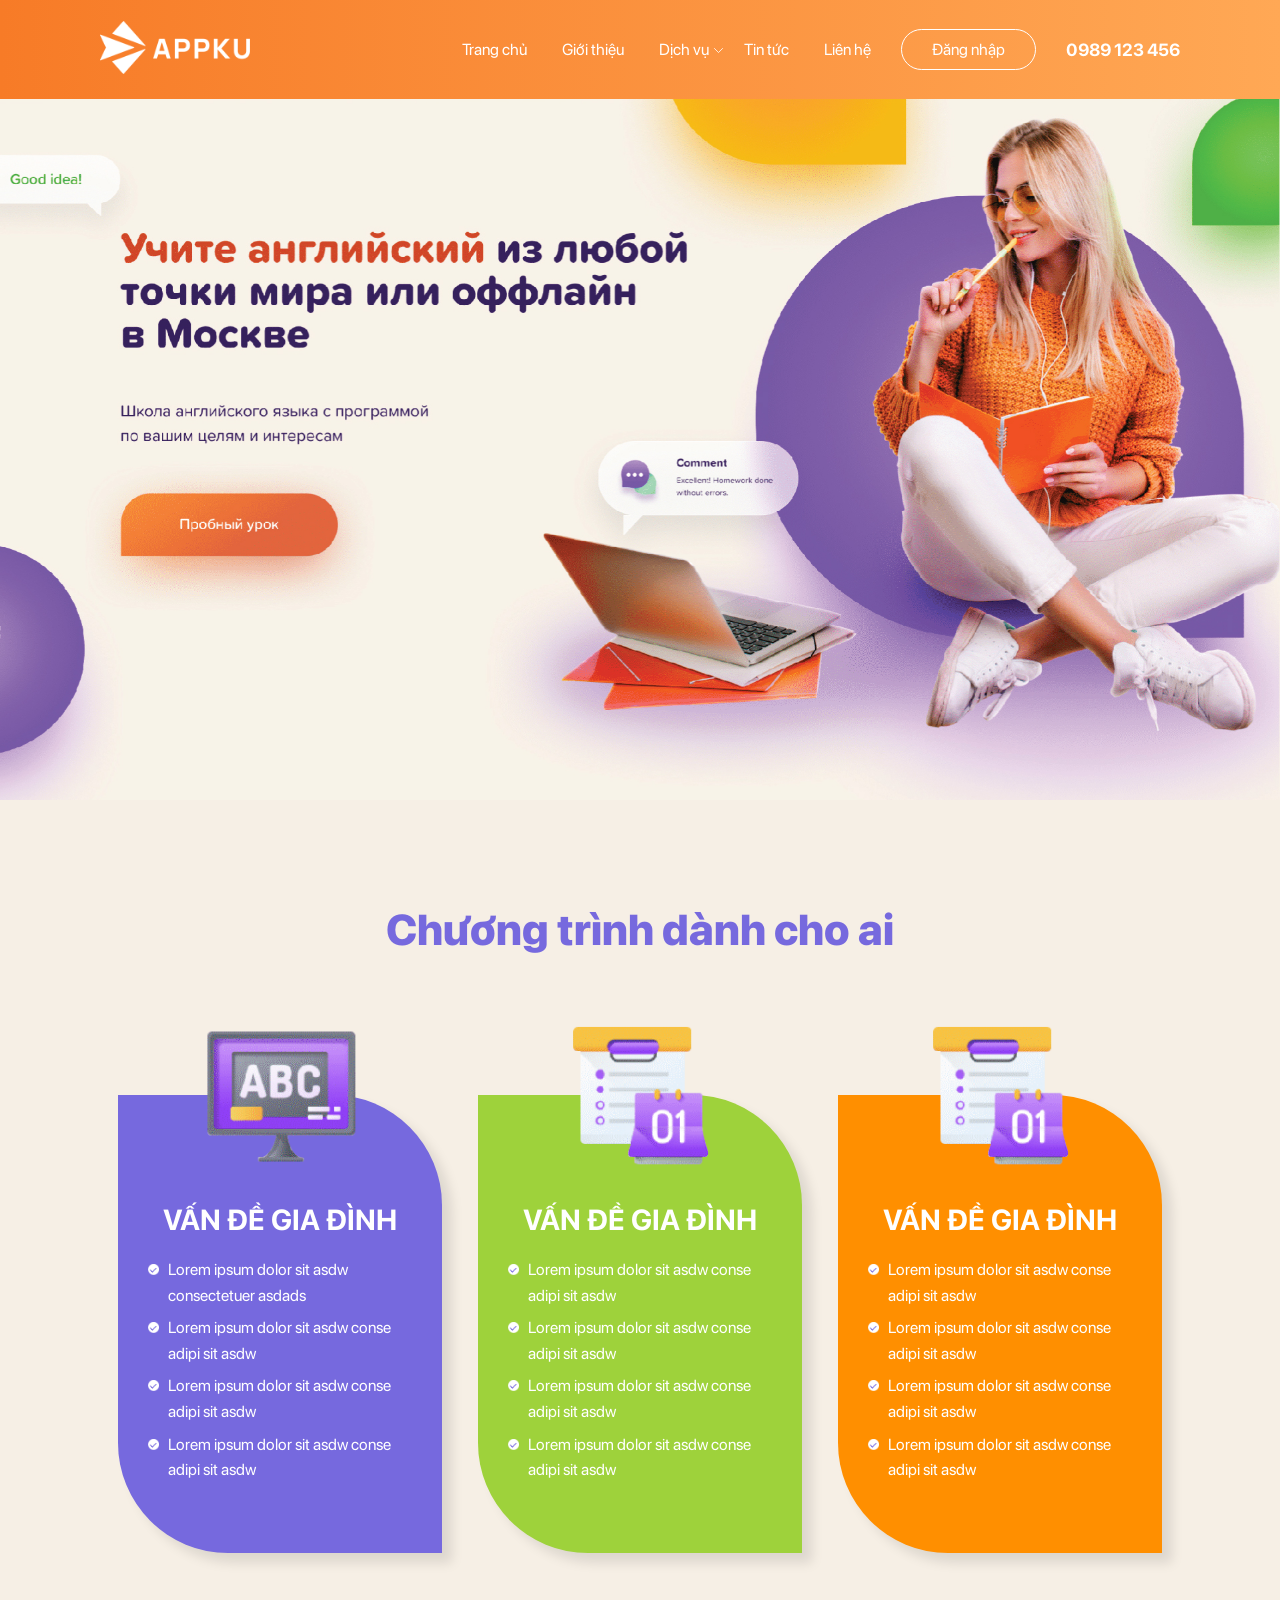
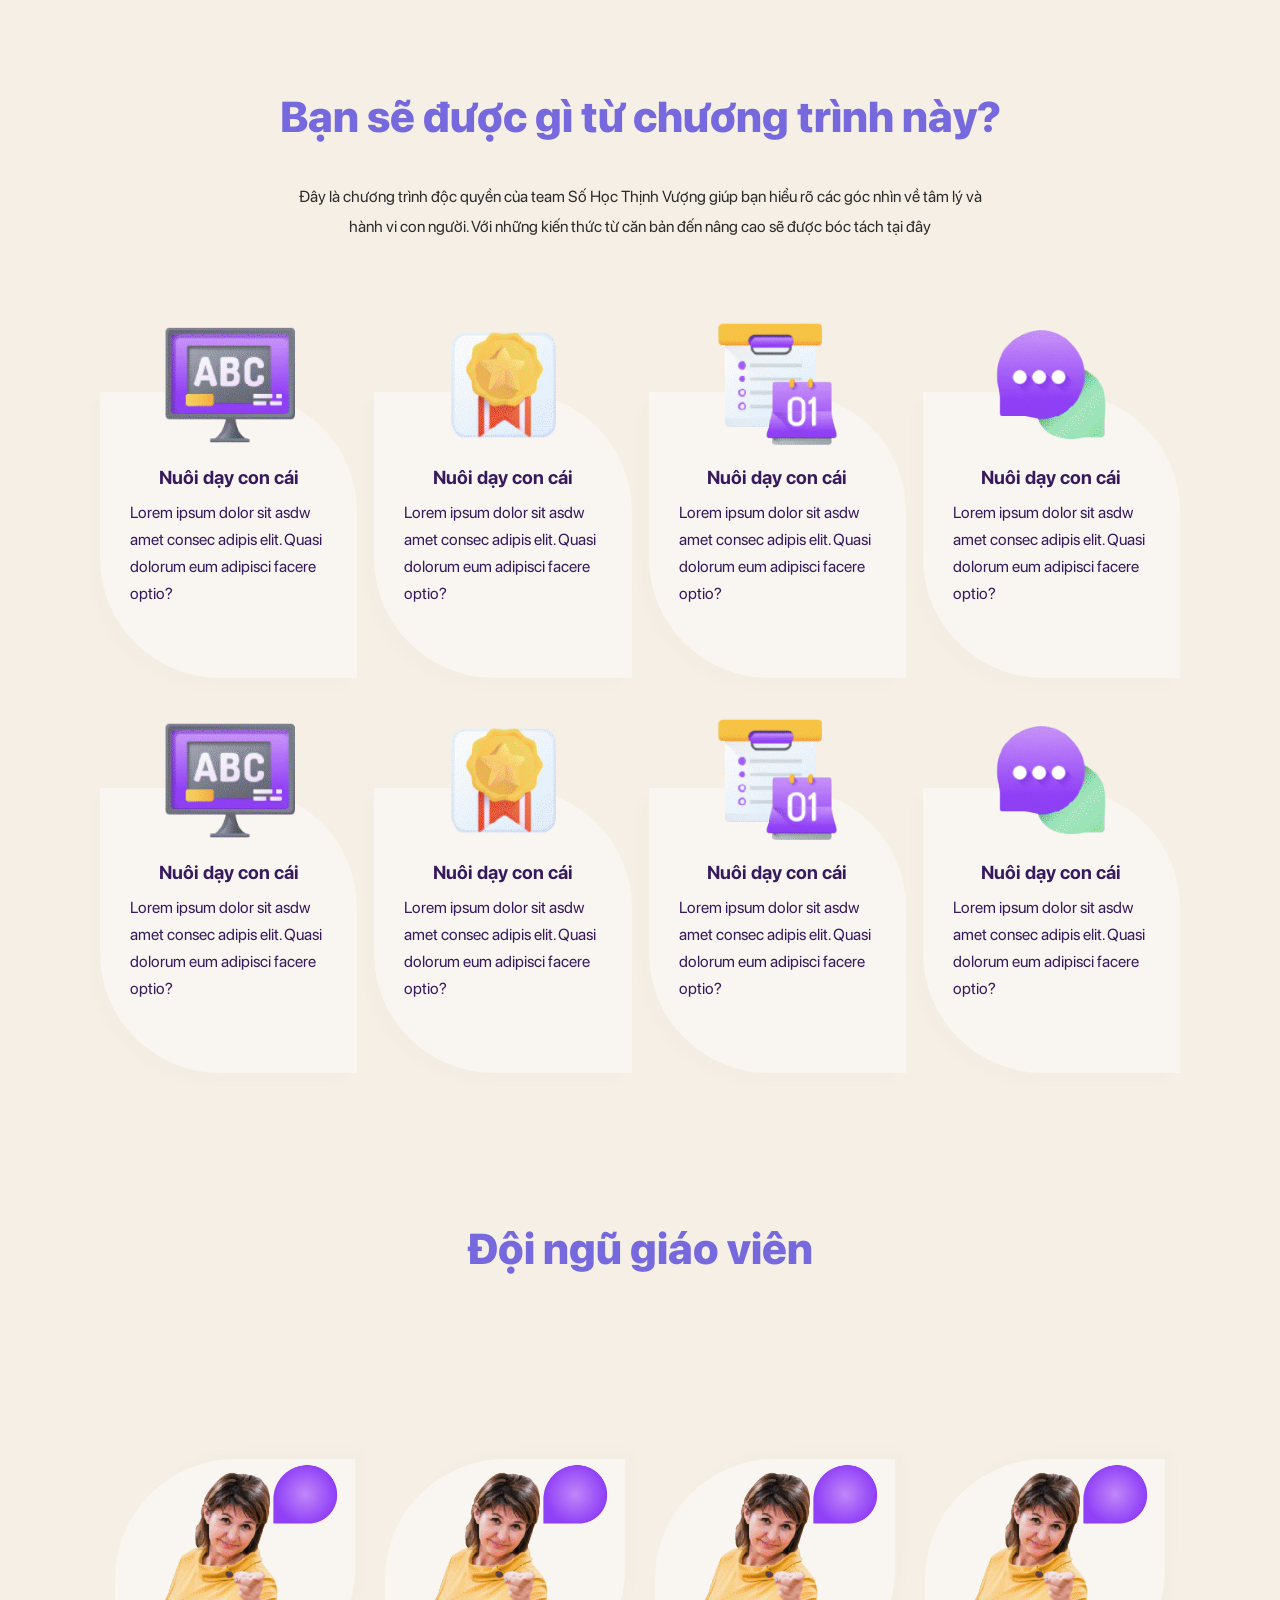
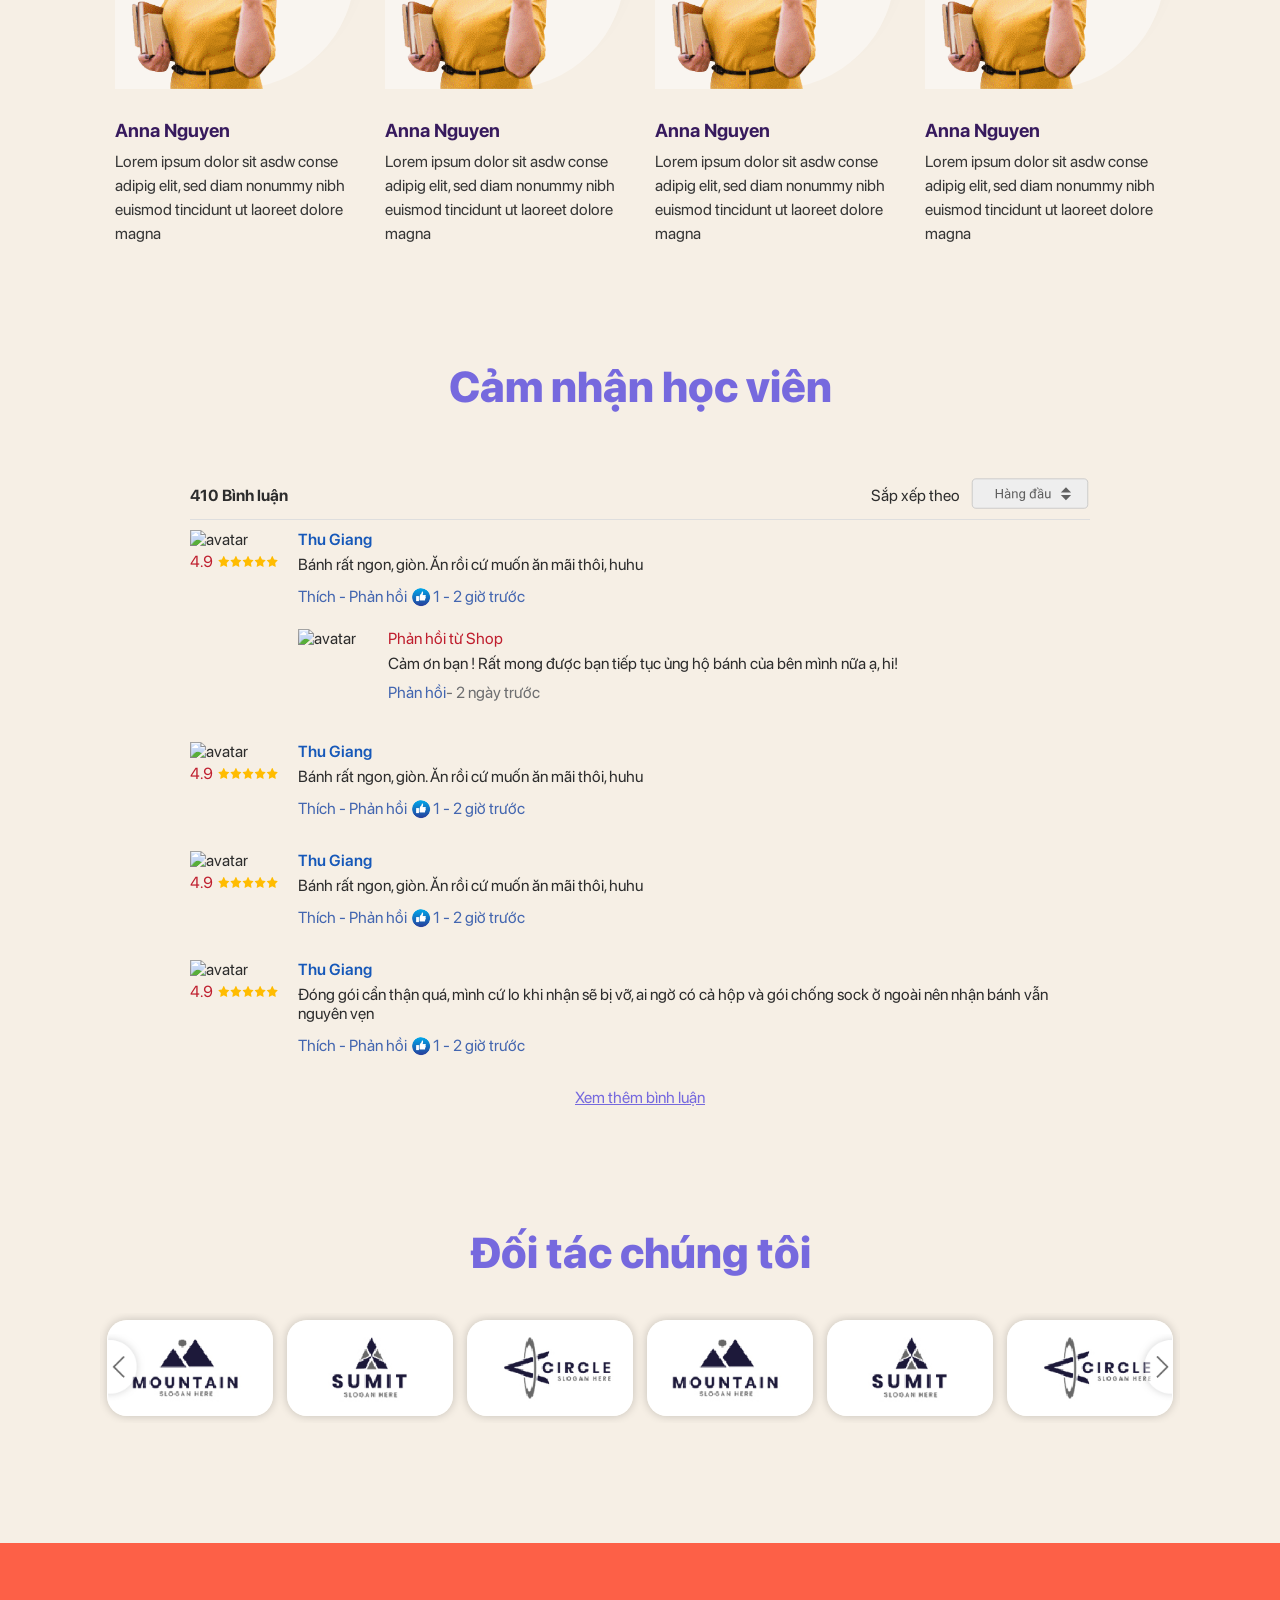
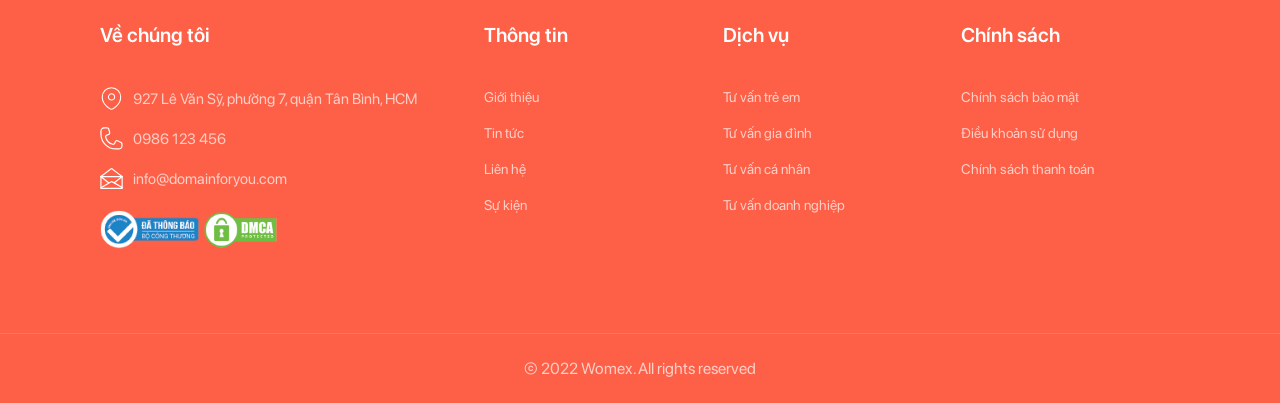
==== commit 01c0dd72: "2" ====
--- a/index.html
+++ b/index.html
@@ -109,10 +109,10 @@
               <img src="./img/icon-1.png" alt="" class="who-for__icon" />
               <h3 class="who-for__title">VẤN ĐỀ GIA ĐÌNH</h3>
               <ul class="who-for_list">
-                <li>Lorem ipsum dolor sit amet, conse adipi sit amet,</li>
-                <li>Lorem ipsum dolor sit amet, conse adipi sit amet,</li>
-                <li>Lorem ipsum dolor sit amet, conse adipi sit amet,</li>
-                <li>Lorem ipsum dolor sit amet, conse adipi sit amet,</li>
+                <li>Lorem ipsum dolor   sit asdw consectetuer asdads</li>
+                <li>Lorem ipsum dolor   sit asdw conse adipi   sit asdw</li>
+                <li>Lorem ipsum dolor   sit asdw conse adipi   sit asdw</li>
+                <li>Lorem ipsum dolor   sit asdw conse adipi   sit asdw</li>
               </ul>
             </div>
           </div>
@@ -121,10 +121,10 @@
               <img src="./img/icon-3.png" alt="" class="who-for__icon" />
               <h3 class="who-for__title">VẤN ĐỀ GIA ĐÌNH</h3>
               <ul class="who-for_list">
-                <li>Lorem ipsum dolor sit amet, conse adipi sit amet,</li>
-                <li>Lorem ipsum dolor sit amet, conse adipi sit amet,</li>
-                <li>Lorem ipsum dolor sit amet, conse adipi sit amet,</li>
-                <li>Lorem ipsum dolor sit amet, conse adipi sit amet,</li>
+                <li>Lorem ipsum dolor   sit asdw conse adipi   sit asdw</li>
+                <li>Lorem ipsum dolor   sit asdw conse adipi   sit asdw</li>
+                <li>Lorem ipsum dolor   sit asdw conse adipi   sit asdw</li>
+                <li>Lorem ipsum dolor   sit asdw conse adipi   sit asdw</li>
               </ul>
             </div>
           </div>
@@ -133,10 +133,10 @@
               <img src="./img/icon-3.png" alt="" class="who-for__icon" />
               <h3 class="who-for__title">VẤN ĐỀ GIA ĐÌNH</h3>
               <ul class="who-for_list">
-                <li>Lorem ipsum dolor sit amet, conse adipi sit amet,</li>
-                <li>Lorem ipsum dolor sit amet, conse adipi sit amet,</li>
-                <li>Lorem ipsum dolor sit amet, conse adipi sit amet,</li>
-                <li>Lorem ipsum dolor sit amet, conse adipi sit amet,</li>
+                <li>Lorem ipsum dolor   sit asdw conse adipi   sit asdw</li>
+                <li>Lorem ipsum dolor   sit asdw conse adipi   sit asdw</li>
+                <li>Lorem ipsum dolor   sit asdw conse adipi   sit asdw</li>
+                <li>Lorem ipsum dolor   sit asdw conse adipi   sit asdw</li>
               </ul>
             </div>
           </div>
@@ -155,42 +155,42 @@
           <div class="feature-box">
             <img class="feature-box__icon" src="./img/icon-1.png"></img>
             <h3 class="feature-box__title">Nuôi dạy con cái</h3>
-            <p class="feature-box__desc">Lorem ipsum dolor sit amet consectetur adipisicing elit. Quasi dolorum eum adipisci facere optio? </p>
+            <p class="feature-box__desc">Lorem ipsum dolor  sit asdw amet consec adipis elit. Quasi dolorum eum adipisci facere optio? </p>
           </div>
           <div class="feature-box">
             <img class="feature-box__icon" src="./img/icon-2.png"></img>
             <h3 class="feature-box__title">Nuôi dạy con cái</h3>
-            <p class="feature-box__desc">Lorem ipsum dolor sit amet consectetur adipisicing elit. Quasi dolorum eum adipisci facere optio? </p>
+            <p class="feature-box__desc">Lorem ipsum dolor  sit asdw amet consec adipis elit. Quasi dolorum eum adipisci facere optio? </p>
           </div>
           <div class="feature-box">
             <img class="feature-box__icon" src="./img/icon-3.png"></img>
             <h3 class="feature-box__title">Nuôi dạy con cái</h3>
-            <p class="feature-box__desc">Lorem ipsum dolor sit amet consectetur adipisicing elit. Quasi dolorum eum adipisci facere optio? </p>
+            <p class="feature-box__desc">Lorem ipsum dolor  sit asdw amet consec adipis elit. Quasi dolorum eum adipisci facere optio? </p>
           </div>
           <div class="feature-box">
             <img class="feature-box__icon" src="./img/icon-4.png"></img>
             <h3 class="feature-box__title">Nuôi dạy con cái</h3>
-            <p class="feature-box__desc">Lorem ipsum dolor sit amet consectetur adipisicing elit. Quasi dolorum eum adipisci facere optio? </p>
+            <p class="feature-box__desc">Lorem ipsum dolor  sit asdw amet consec adipis elit. Quasi dolorum eum adipisci facere optio? </p>
           </div>
           <div class="feature-box">
             <img class="feature-box__icon" src="./img/icon-1.png"></img>
             <h3 class="feature-box__title">Nuôi dạy con cái</h3>
-            <p class="feature-box__desc">Lorem ipsum dolor sit amet consectetur adipisicing elit. Quasi dolorum eum adipisci facere optio? </p>
+            <p class="feature-box__desc">Lorem ipsum dolor  sit asdw amet consec adipis elit. Quasi dolorum eum adipisci facere optio? </p>
           </div>
           <div class="feature-box">
             <img class="feature-box__icon" src="./img/icon-2.png"></img>
             <h3 class="feature-box__title">Nuôi dạy con cái</h3>
-            <p class="feature-box__desc">Lorem ipsum dolor sit amet consectetur adipisicing elit. Quasi dolorum eum adipisci facere optio? </p>
+            <p class="feature-box__desc">Lorem ipsum dolor  sit asdw amet consec adipis elit. Quasi dolorum eum adipisci facere optio? </p>
           </div>
           <div class="feature-box">
             <img class="feature-box__icon" src="./img/icon-3.png"></img>
             <h3 class="feature-box__title">Nuôi dạy con cái</h3>
-            <p class="feature-box__desc">Lorem ipsum dolor sit amet consectetur adipisicing elit. Quasi dolorum eum adipisci facere optio? </p>
+            <p class="feature-box__desc">Lorem ipsum dolor  sit asdw amet consec adipis elit. Quasi dolorum eum adipisci facere optio? </p>
           </div>
           <div class="feature-box">
             <img class="feature-box__icon" src="./img/icon-4.png"></img>
             <h3 class="feature-box__title">Nuôi dạy con cái</h3>
-            <p class="feature-box__desc">Lorem ipsum dolor sit amet consectetur adipisicing elit. Quasi dolorum eum adipisci facere optio? </p>
+            <p class="feature-box__desc">Lorem ipsum dolor  sit asdw amet consec adipis elit. Quasi dolorum eum adipisci facere optio? </p>
           </div>
         </div>
       </div>
@@ -208,7 +208,7 @@
               </div>
               <h3 class="member-name">Anna Nguyen</h3>
               <div class="member-desc">
-                Lorem ipsum dolor sit amet, conse
+                Lorem ipsum dolor   sit asdw conse
                 adipig elit, sed diam nonummy nibh
                 euismod tincidunt ut laoreet dolore magna   </div>
             </div>
--- a/assets/css/event.css
+++ b/assets/css/event.css
@@ -498,22 +498,28 @@
   margin-top: 100px;
   box-shadow: 10px 10px 12px rgba(0, 0, 0, 0.1);
 }
+.carousel-item:nth-child(2) .who-for__box {
+  background-color: #9ed23b;
+}
+.carousel-item:nth-child(3) .who-for__box {
+  background-color: #ff8f00;
+}
 .who-for__icon {
-  width: 150px !important;
+  width: 160px !important;
   margin: 0 auto;
   margin-top: -100px;
   margin-bottom: 30px;
 }
 h3.who-for__title {
   text-align: center;
-  font-size: 27px;
+  font-size: 29px;
   margin-bottom: 20px;
 }
 .who-for_list {
-  font-size: 14px;
+  font-size: 16px;
   display: flex;
   flex-direction: column;
-  gap: 12px;
+  gap: 7px;
   text-align: left;
   line-height: 1.6em;
 }
@@ -571,8 +577,8 @@
 }
 .feature-box__desc {
   text-align: left;
-  font-size: 14px;
-  line-height: 1.8em;
+  font-size: 16px;
+  line-height: 1.7em;
 }
 /* ---features end---- */
 
@@ -611,7 +617,7 @@
 }
 .member-desc {
   line-height: 1.5em;
-  font-size: 15px;
+  font-size: 16px;
   color: rgb(54, 54, 54);
 }
 /* ---team end---- */
@@ -798,10 +804,7 @@
     padding-left: 40px;
     padding-right: 40px;
   }
-  .feature-box__desc,
-  .who-for_list {
-    font-size: 15px;
-  }
+
   .feature-box__title {
     font-size: 20px;
   }
@@ -847,6 +850,7 @@
   .feature-box {
     padding-left: 100px;
     padding-right: 100px;
+    padding-bottom: 40px;
   }
   .who-for__icon,
   .feature-box__icon {
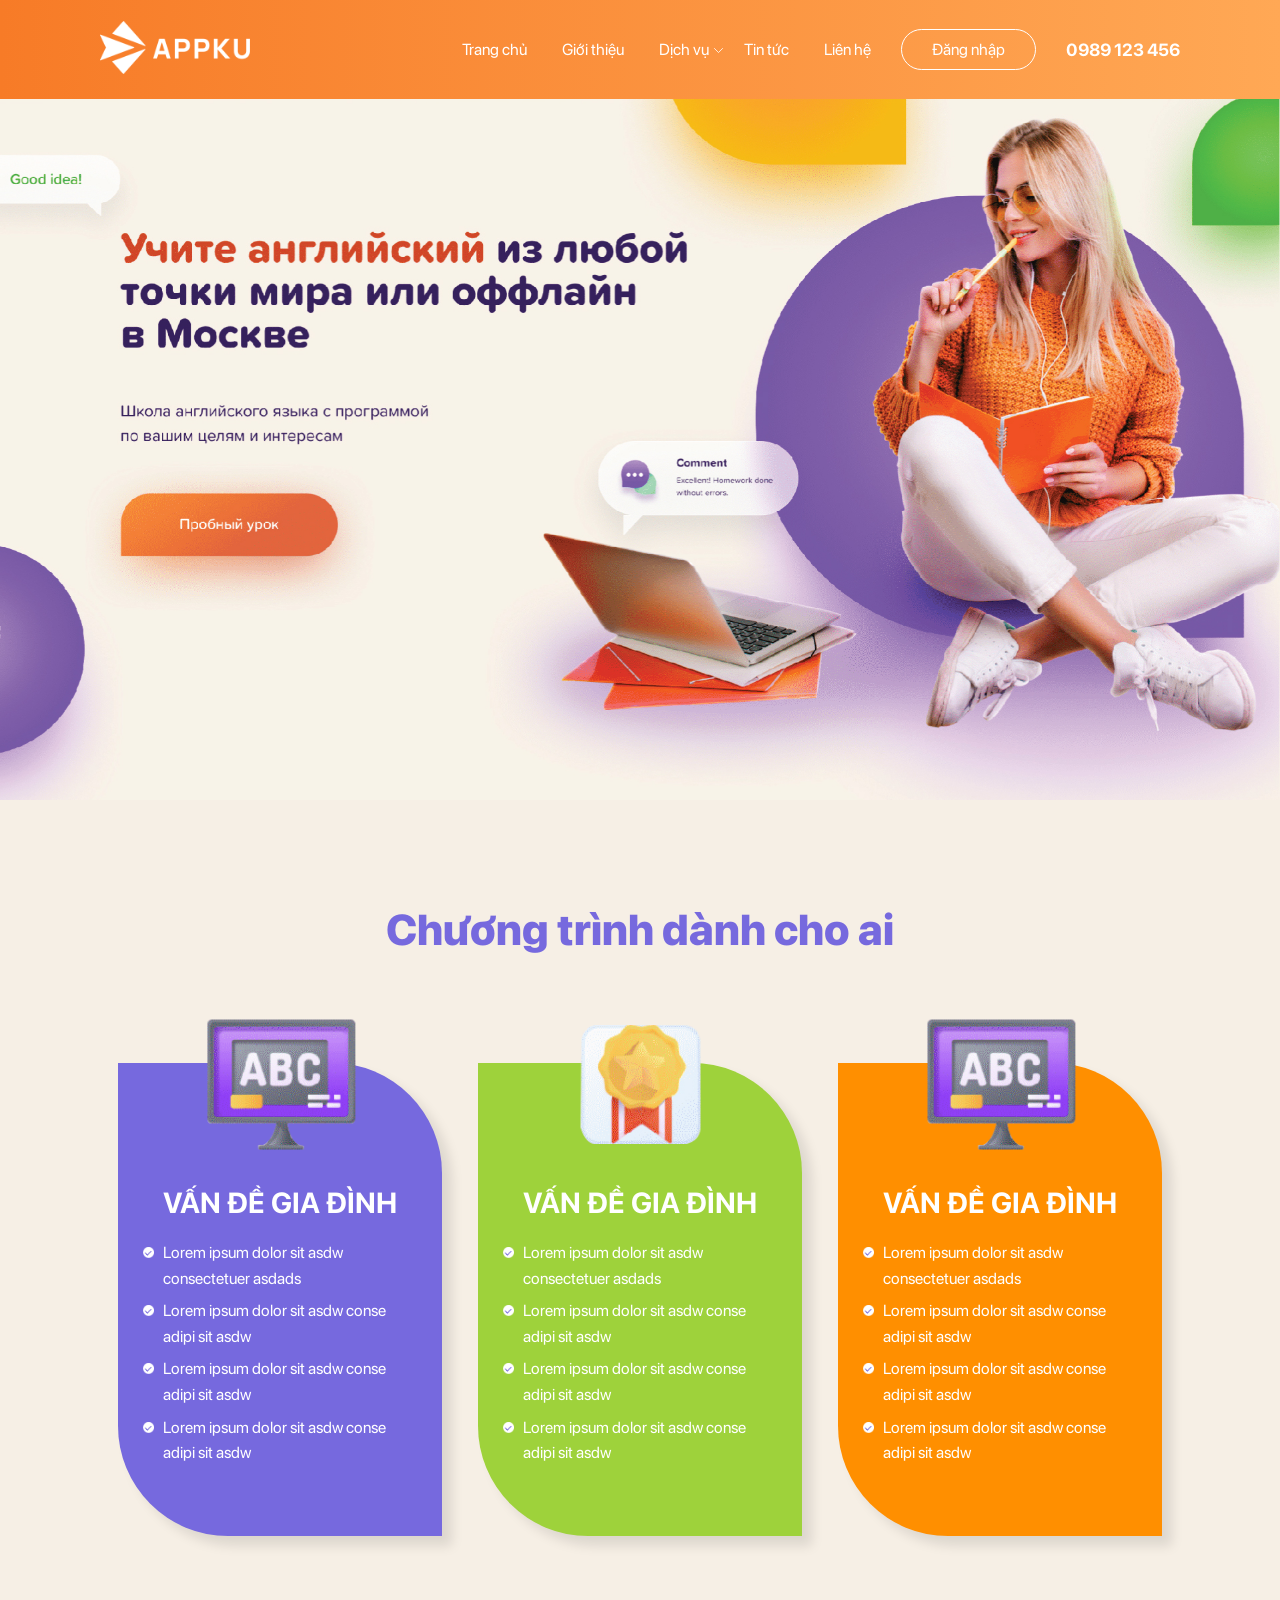
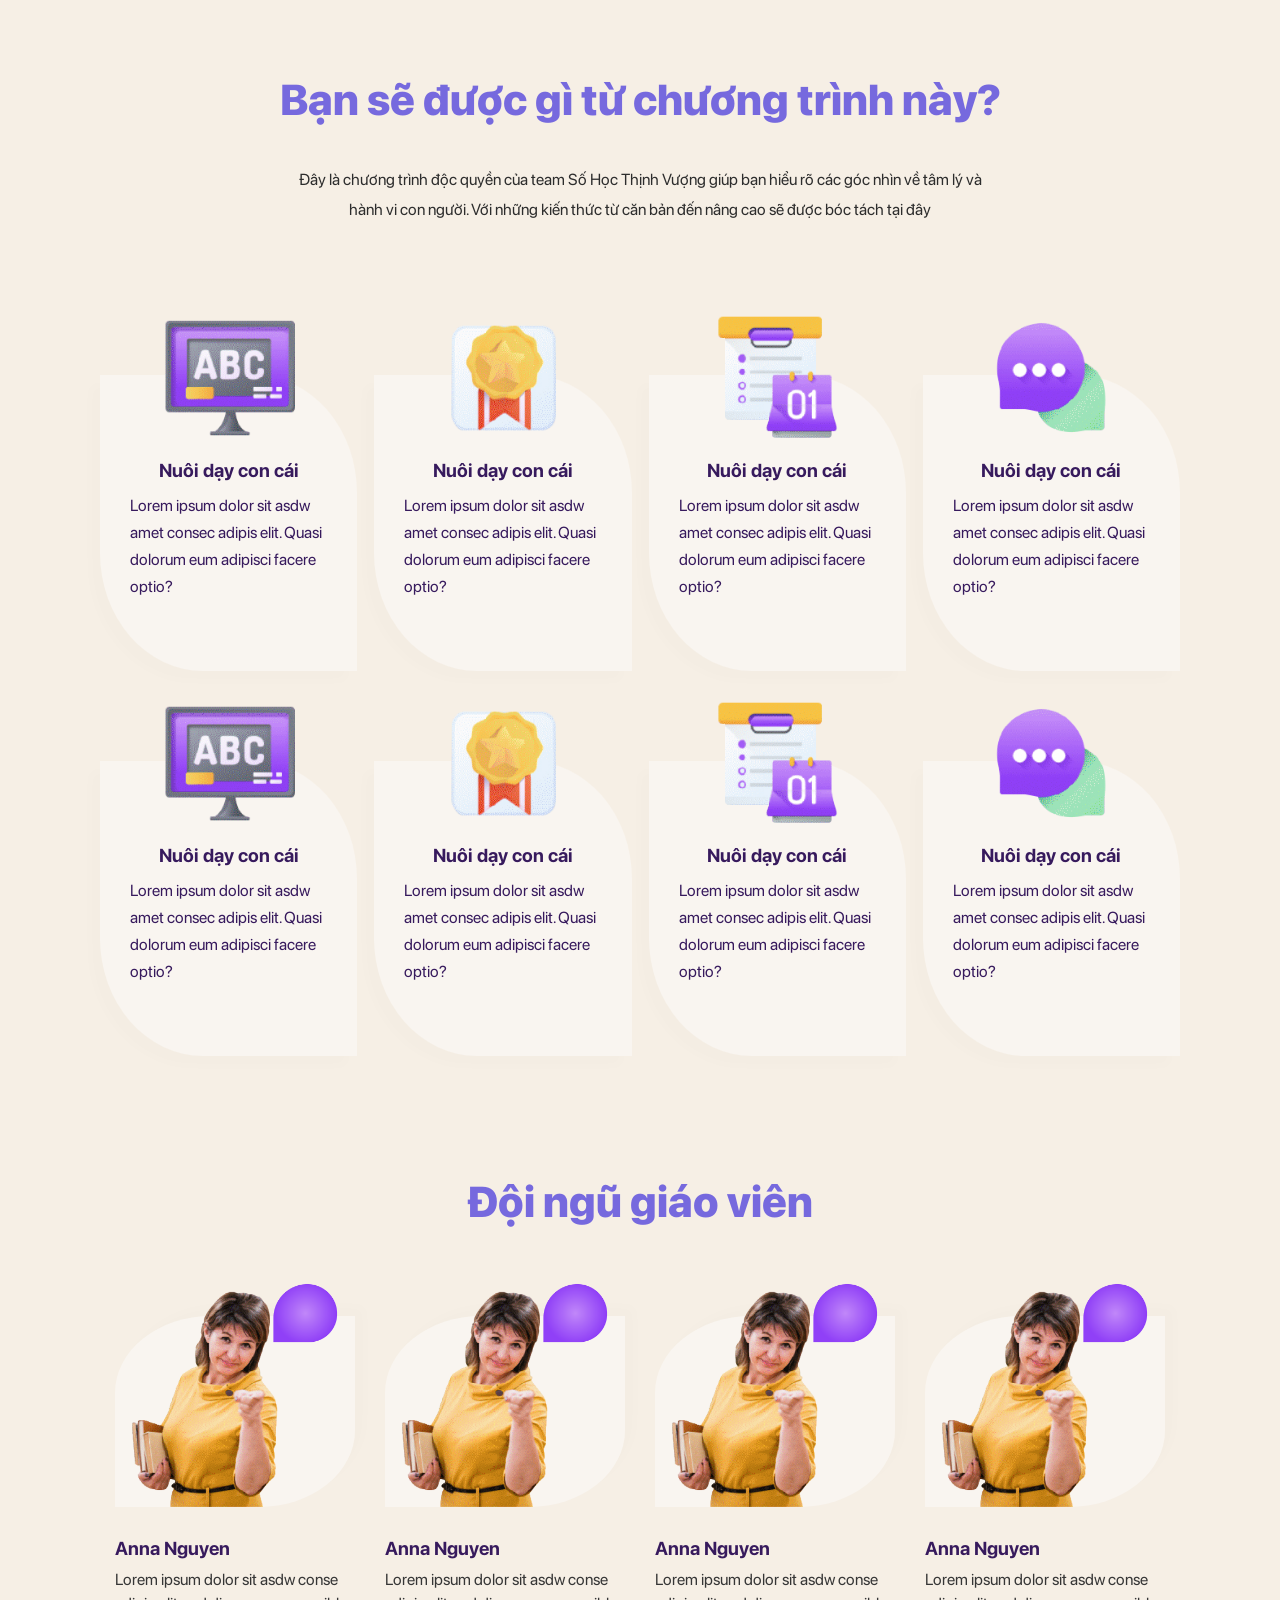
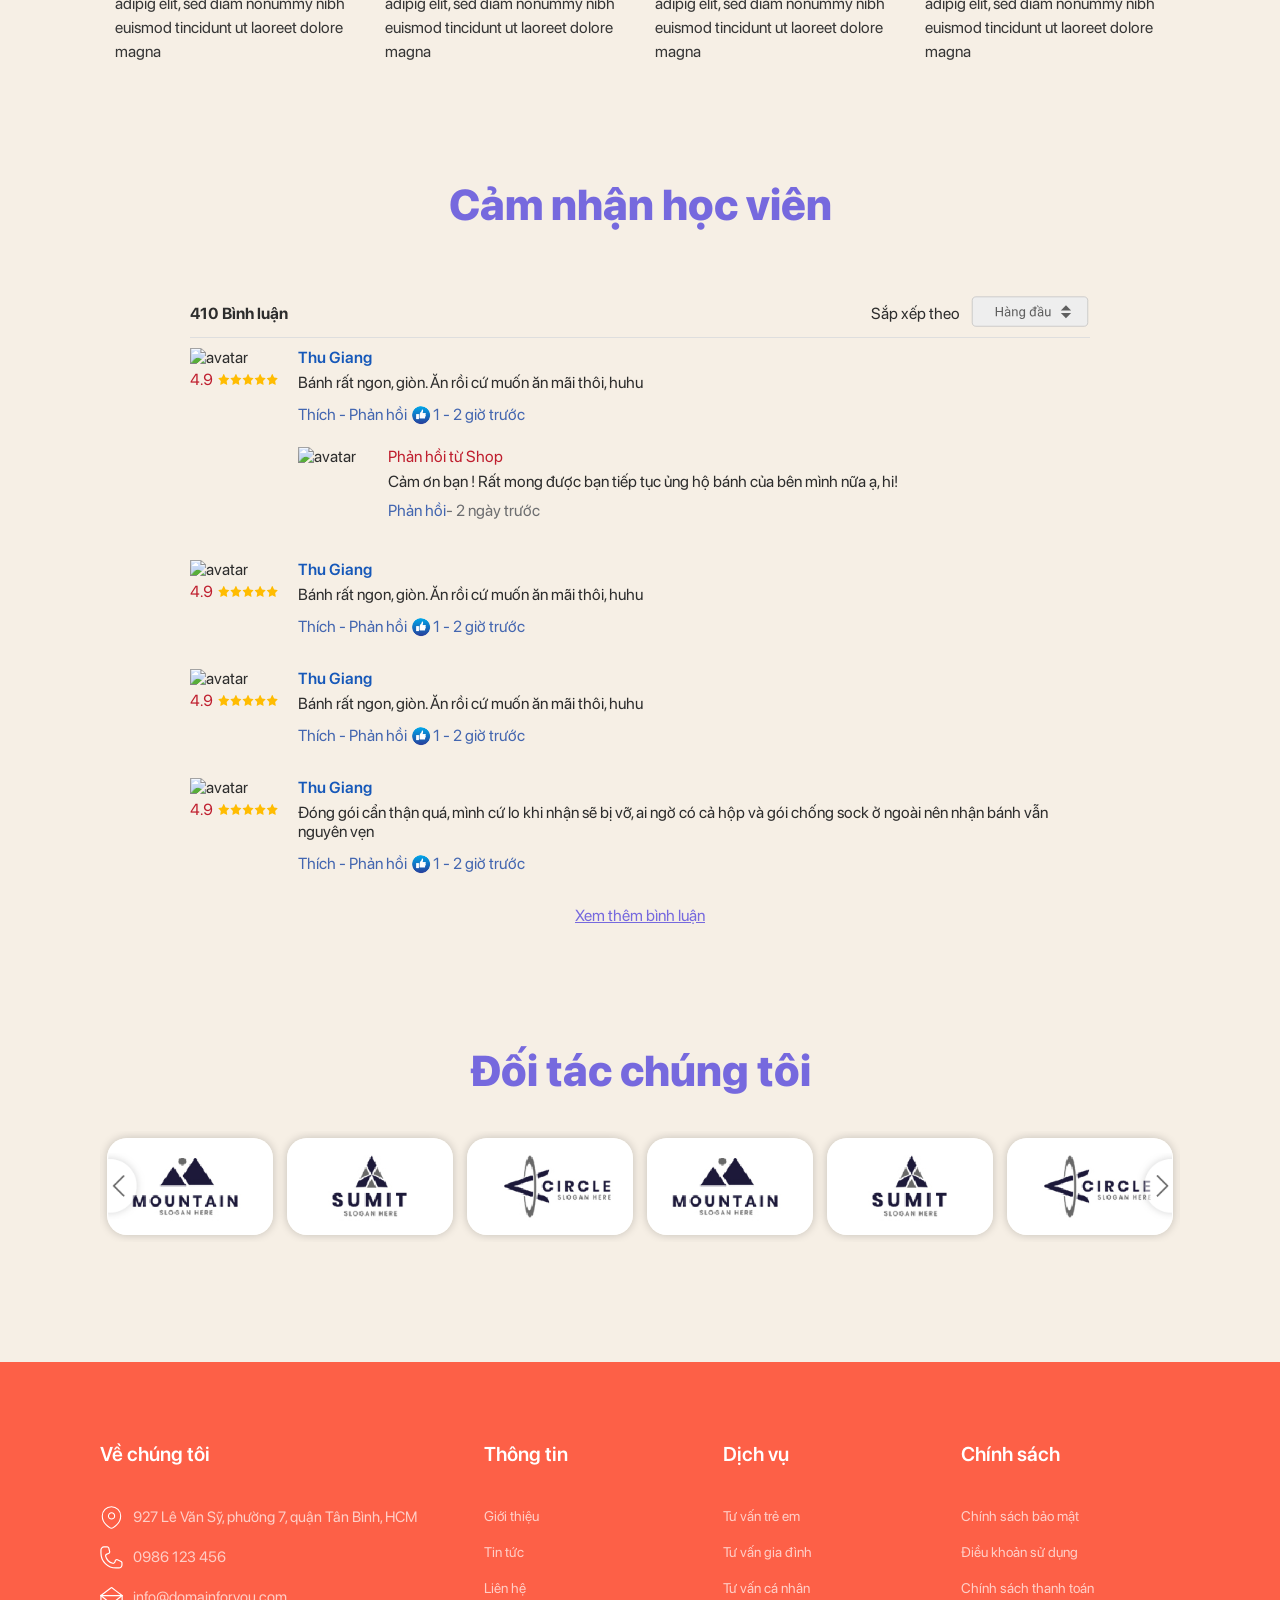
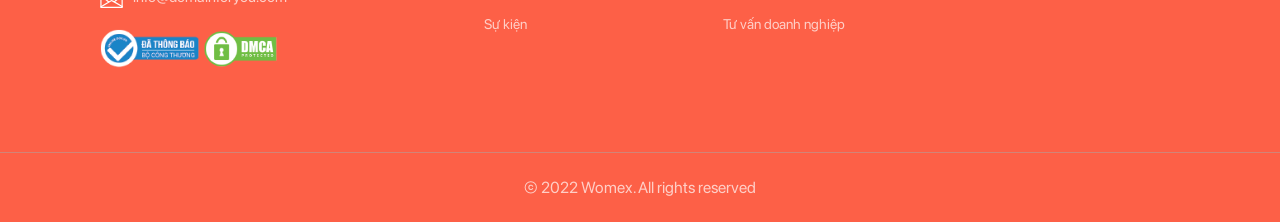
==== commit 8e8cd1c9: "last1" ====
--- a/index.html
+++ b/index.html
@@ -105,39 +105,48 @@
         <h2>Chương trình dành cho ai</h2>
         <div class="who-for-grid">
           <div class="carousel-item">
-            <div class="who-for__box">
+            <div class="who-for-box">
+              <div class="who-for-box__bg"></div>
               <img src="./img/icon-1.png" alt="" class="who-for__icon" />
-              <h3 class="who-for__title">VẤN ĐỀ GIA ĐÌNH</h3>
+              <div class="who-for-box__content">
+                <h3 class="who-for__title">VẤN ĐỀ GIA ĐÌNH</h3>
               <ul class="who-for_list">
                 <li>Lorem ipsum dolor   sit asdw consectetuer asdads</li>
                 <li>Lorem ipsum dolor   sit asdw conse adipi   sit asdw</li>
                 <li>Lorem ipsum dolor   sit asdw conse adipi   sit asdw</li>
                 <li>Lorem ipsum dolor   sit asdw conse adipi   sit asdw</li>
               </ul>
-            </div>
-          </div>
-          <div class="carousel-item">
-            <div class="who-for__box">
-              <img src="./img/icon-3.png" alt="" class="who-for__icon" />
-              <h3 class="who-for__title">VẤN ĐỀ GIA ĐÌNH</h3>
+              </div>
+            </div>
+          </div>
+          <div class="carousel-item">
+            <div class="who-for-box">
+              <div class="who-for-box__bg"></div>
+              <img src="./img/icon-2.png" alt="" class="who-for__icon" />
+              <div class="who-for-box__content">
+                <h3 class="who-for__title">VẤN ĐỀ GIA ĐÌNH</h3>
               <ul class="who-for_list">
-                <li>Lorem ipsum dolor   sit asdw conse adipi   sit asdw</li>
+                <li>Lorem ipsum dolor   sit asdw consectetuer asdads</li>
                 <li>Lorem ipsum dolor   sit asdw conse adipi   sit asdw</li>
                 <li>Lorem ipsum dolor   sit asdw conse adipi   sit asdw</li>
                 <li>Lorem ipsum dolor   sit asdw conse adipi   sit asdw</li>
               </ul>
-            </div>
-          </div>
-          <div class="carousel-item">
-            <div class="who-for__box">
-              <img src="./img/icon-3.png" alt="" class="who-for__icon" />
-              <h3 class="who-for__title">VẤN ĐỀ GIA ĐÌNH</h3>
+              </div>
+            </div>
+          </div>
+          <div class="carousel-item">
+            <div class="who-for-box">
+              <div class="who-for-box__bg"></div>
+              <img src="./img/icon-1.png" alt="" class="who-for__icon" />
+              <div class="who-for-box__content">
+                <h3 class="who-for__title">VẤN ĐỀ GIA ĐÌNH</h3>
               <ul class="who-for_list">
-                <li>Lorem ipsum dolor   sit asdw conse adipi   sit asdw</li>
+                <li>Lorem ipsum dolor   sit asdw consectetuer asdads</li>
                 <li>Lorem ipsum dolor   sit asdw conse adipi   sit asdw</li>
                 <li>Lorem ipsum dolor   sit asdw conse adipi   sit asdw</li>
                 <li>Lorem ipsum dolor   sit asdw conse adipi   sit asdw</li>
               </ul>
+              </div>
             </div>
           </div>
         </div>
@@ -153,45 +162,74 @@
         </div>
         <div class="features_list">
           <div class="feature-box">
+            <div class="feature-box__bg"></div>
             <img class="feature-box__icon" src="./img/icon-1.png"></img>
-            <h3 class="feature-box__title">Nuôi dạy con cái</h3>
-            <p class="feature-box__desc">Lorem ipsum dolor  sit asdw amet consec adipis elit. Quasi dolorum eum adipisci facere optio? </p>
-          </div>
-          <div class="feature-box">
+            <div class="feature-box__content">
+              <h3 class="feature-box__title">Nuôi dạy con cái</h3>
+              <p class="feature-box__desc">Lorem ipsum dolor  sit asdw amet consec adipis elit. Quasi dolorum eum adipisci facere optio? </p>
+            </div>
+          </div>
+   
+          <div class="feature-box">
+            <div class="feature-box__bg"></div>
             <img class="feature-box__icon" src="./img/icon-2.png"></img>
-            <h3 class="feature-box__title">Nuôi dạy con cái</h3>
-            <p class="feature-box__desc">Lorem ipsum dolor  sit asdw amet consec adipis elit. Quasi dolorum eum adipisci facere optio? </p>
-          </div>
-          <div class="feature-box">
+            <div class="feature-box__content">
+              <h3 class="feature-box__title">Nuôi dạy con cái</h3>
+              <p class="feature-box__desc">Lorem ipsum dolor  sit asdw amet consec adipis elit. Quasi dolorum eum adipisci facere optio? </p>
+            </div>
+          </div>
+          
+          <div class="feature-box">
+            <div class="feature-box__bg"></div>
             <img class="feature-box__icon" src="./img/icon-3.png"></img>
-            <h3 class="feature-box__title">Nuôi dạy con cái</h3>
-            <p class="feature-box__desc">Lorem ipsum dolor  sit asdw amet consec adipis elit. Quasi dolorum eum adipisci facere optio? </p>
-          </div>
-          <div class="feature-box">
+            <div class="feature-box__content">
+              <h3 class="feature-box__title">Nuôi dạy con cái</h3>
+              <p class="feature-box__desc">Lorem ipsum dolor  sit asdw amet consec adipis elit. Quasi dolorum eum adipisci facere optio? </p>
+            </div>
+          </div>
+          <div class="feature-box">
+            <div class="feature-box__bg"></div>
             <img class="feature-box__icon" src="./img/icon-4.png"></img>
-            <h3 class="feature-box__title">Nuôi dạy con cái</h3>
-            <p class="feature-box__desc">Lorem ipsum dolor  sit asdw amet consec adipis elit. Quasi dolorum eum adipisci facere optio? </p>
-          </div>
-          <div class="feature-box">
+            <div class="feature-box__content">
+              <h3 class="feature-box__title">Nuôi dạy con cái</h3>
+              <p class="feature-box__desc">Lorem ipsum dolor  sit asdw amet consec adipis elit. Quasi dolorum eum adipisci facere optio? </p>
+            </div>
+          </div>
+          <div class="feature-box">
+            <div class="feature-box__bg"></div>
             <img class="feature-box__icon" src="./img/icon-1.png"></img>
-            <h3 class="feature-box__title">Nuôi dạy con cái</h3>
-            <p class="feature-box__desc">Lorem ipsum dolor  sit asdw amet consec adipis elit. Quasi dolorum eum adipisci facere optio? </p>
-          </div>
-          <div class="feature-box">
+            <div class="feature-box__content">
+              <h3 class="feature-box__title">Nuôi dạy con cái</h3>
+              <p class="feature-box__desc">Lorem ipsum dolor  sit asdw amet consec adipis elit. Quasi dolorum eum adipisci facere optio? </p>
+            </div>
+          </div>
+   
+          <div class="feature-box">
+            <div class="feature-box__bg"></div>
             <img class="feature-box__icon" src="./img/icon-2.png"></img>
-            <h3 class="feature-box__title">Nuôi dạy con cái</h3>
-            <p class="feature-box__desc">Lorem ipsum dolor  sit asdw amet consec adipis elit. Quasi dolorum eum adipisci facere optio? </p>
-          </div>
-          <div class="feature-box">
+            <div class="feature-box__content">
+              <h3 class="feature-box__title">Nuôi dạy con cái</h3>
+              <p class="feature-box__desc">Lorem ipsum dolor  sit asdw amet consec adipis elit. Quasi dolorum eum adipisci facere optio? </p>
+            </div>
+          </div>
+          
+          <div class="feature-box">
+            <div class="feature-box__bg"></div>
             <img class="feature-box__icon" src="./img/icon-3.png"></img>
-            <h3 class="feature-box__title">Nuôi dạy con cái</h3>
-            <p class="feature-box__desc">Lorem ipsum dolor  sit asdw amet consec adipis elit. Quasi dolorum eum adipisci facere optio? </p>
-          </div>
-          <div class="feature-box">
+            <div class="feature-box__content">
+              <h3 class="feature-box__title">Nuôi dạy con cái</h3>
+              <p class="feature-box__desc">Lorem ipsum dolor  sit asdw amet consec adipis elit. Quasi dolorum eum adipisci facere optio? </p>
+            </div>
+          </div>
+          <div class="feature-box">
+            <div class="feature-box__bg"></div>
             <img class="feature-box__icon" src="./img/icon-4.png"></img>
-            <h3 class="feature-box__title">Nuôi dạy con cái</h3>
-            <p class="feature-box__desc">Lorem ipsum dolor  sit asdw amet consec adipis elit. Quasi dolorum eum adipisci facere optio? </p>
-          </div>
+            <div class="feature-box__content">
+              <h3 class="feature-box__title">Nuôi dạy con cái</h3>
+              <p class="feature-box__desc">Lorem ipsum dolor  sit asdw amet consec adipis elit. Quasi dolorum eum adipisci facere optio? </p>
+            </div>
+          </div>
+          
         </div>
       </div>
     </section>
@@ -201,8 +239,9 @@
         <h2>Đội ngũ giáo viên</h2>
         <div class="owl-carousel team-carousel">
           <div class="carousel-item">
-            <div class="member__box">
+            <div class="member-box">
               <div class="member-image">
+                <div class="member-image__bg"></div>
                  <img src="./img/member.png" alt="" />
 
               </div>
--- a/assets/css/event.css
+++ b/assets/css/event.css
@@ -75,7 +75,7 @@
   background-size: 100%;
   background-repeat: no-repeat;
   scroll-margin-top: 150px;
-  padding-top: 80px;
+  margin-top: 80px;
 }
 /*  ---variables  start ----- */
 :root {
@@ -237,7 +237,7 @@
   color: #ffff;
   background-size: cover;
   position: relative;
-  padding-top: 0;
+  margin-top: 0;
 }
 /* navbar  */
 .navbar {
@@ -488,27 +488,38 @@
   text-align: center;
 }
 
-.who-for__box {
-  background-color: var(--primary);
+.who-for-box {
   margin: 18px;
-  padding: 30px;
   padding-bottom: 70px;
   color: #fff;
+  position: relative;
+}
+.who-for-box__bg {
+  background-color: var(--primary);
   border-radius: 0 110px 0 110px;
-  margin-top: 100px;
   box-shadow: 10px 10px 12px rgba(0, 0, 0, 0.1);
-}
-.carousel-item:nth-child(2) .who-for__box {
+  position: absolute;
+  left: 0;
+  right: 0;
+  bottom: 0;
+  top: 50px;
+  z-index: -1;
+}
+.carousel-item:nth-child(2) .who-for-box__bg {
   background-color: #9ed23b;
 }
-.carousel-item:nth-child(3) .who-for__box {
+.carousel-item:nth-child(3) .who-for-box__bg {
   background-color: #ff8f00;
 }
+.who-for-box__content {
+  padding: 25px;
+  padding-bottom: 0;
+}
+
 .who-for__icon {
   width: 160px !important;
   margin: 0 auto;
-  margin-top: -100px;
-  margin-bottom: 30px;
+  margin-bottom: 0px;
 }
 h3.who-for__title {
   text-align: center;
@@ -549,28 +560,37 @@
   max-width: 700px;
   margin: auto;
   line-height: 1.9em;
-  margin-bottom: 150px;
+  margin-bottom: 90px;
   font-size: 16px;
 }
 .features_list {
   display: grid;
   grid-template-columns: repeat(4, 1fr);
-  row-gap: 0px;
+  row-gap: 30px;
   column-gap: 17px;
 }
 .feature-box {
+  color: #371a5d;
+  position: relative;
+  padding-bottom: 70px;
+}
+.feature-box__bg {
   background-color: #f9f5f0;
-  padding: 30px;
-  border-radius: 0 120px 0 120px;
-  padding-bottom: 70px;
-  margin-bottom: 110px;
+  border-radius: 0 40% 0 40%;
   box-shadow: -10px 10px 12px rgba(0, 0, 0, 0.01);
-  color: #371a5d;
+  position: absolute;
+  left: 0;
+  right: 0;
+  top: 60px;
+  bottom: 0;
+  z-index: -1;
 }
 .feature-box__icon {
   width: 140px;
   margin-bottom: 14px;
-  margin-top: -100px;
+}
+.feature-box__content {
+  padding: 0 30px;
 }
 .feature-box__title {
   margin-bottom: 10px;
@@ -583,33 +603,30 @@
 /* ---features end---- */
 
 /* ---team start---- */
-.team {
-  padding-top: 0;
-}
-.team h2 {
-  margin-bottom: 70px;
-}
-.member__box {
+
+.member-box {
   margin: 15px;
   overflow: visible;
-  padding-top: 100px;
 }
 
 .member-image {
-  text-align: center;
+  position: relative;
+  margin-bottom: 30px;
+}
+.member-image__bg {
+  box-shadow: 10px -10px 12px rgba(0, 0, 0, 0.01);
+  position: absolute;
+  border-radius: 40% 0 40% 0;
   background-color: #f9f5f0;
-  border-radius: 120px 0 120px 0;
-  box-shadow: 10px -10px 12px rgba(0, 0, 0, 0.01);
-  position: relative;
-  height: 230px;
-  margin-bottom: 30px;
+  left: 0;
+  right: 0;
+  bottom: 0;
+  height: 85%;
+  z-index: -1;
 }
 .member-image img {
   width: 90% !important;
-  left: 50%;
-  transform: translateX(-50%);
-  position: absolute;
-  bottom: 0;
+  margin: auto;
 }
 .member-name {
   color: #371a5d;
@@ -793,25 +810,21 @@
   .header__content .row {
     grid-template-columns: 1fr 1fr;
   }
-  .features_list {
-    column-gap: 30px;
-    row-gap: 30px;
-  }
+
   h3.who-for__title {
     font-size: 23px;
   }
-  .feature-box {
-    padding-left: 40px;
-    padding-right: 40px;
-  }
-
+  .feature-box__content {
+    max-width: 392px;
+    margin: auto;
+  }
   .feature-box__title {
     font-size: 20px;
   }
 }
 @media (max-width: 768px) {
   section {
-    padding-top: 50px;
+    margin-top: 50px;
   }
   .header__content {
     padding-top: 69px;
@@ -837,7 +850,11 @@
     text-align: center;
   }
   .features_list {
-    grid-template-columns: repeat(1, 1fr);
+    grid-template-columns: repeat(2, 1fr);
+  }
+
+  .feature-box__icon {
+    width: 100px !important;
   }
   .who-for h2 {
     margin-bottom: 0;
@@ -846,23 +863,25 @@
     grid-template-columns: 1fr;
   }
 
-  .who-for__box,
+  .who-for-box__bg {
+  }
+  .who-for__icon {
+    width: 120px !important;
+  }
+  .features_desc {
+    margin-bottom: 50px;
+  }
   .feature-box {
-    padding-left: 100px;
-    padding-right: 100px;
     padding-bottom: 40px;
   }
-  .who-for__icon,
-  .feature-box__icon {
-    width: 120px !important;
-    margin-top: -85px;
-  }
-  .features_list {
-    row-gap: 0;
-  }
-  .member__box {
+  .feature-box__bg {
+    border-radius: 0 15vw 0 15vw;
+    top: 40px;
+  }
+  .member-box {
     text-align: center;
   }
+
   .facebook-comments__item {
     font-size: 13px;
   }
@@ -897,18 +916,11 @@
 }
 
 @media (max-width: 530px) {
-  .who-for__box,
-  .feature-box {
-    padding-left: 50px;
-    padding-right: 50px;
+  .feature-box__content {
+    padding: 0 15px;
   }
 }
 @media (max-width: 400px) {
-  .who-for__box,
-  .feature-box {
-    padding-left: 25px;
-    padding-right: 25px;
-  }
 }
 @media (min-width: 1800px) {
   body {
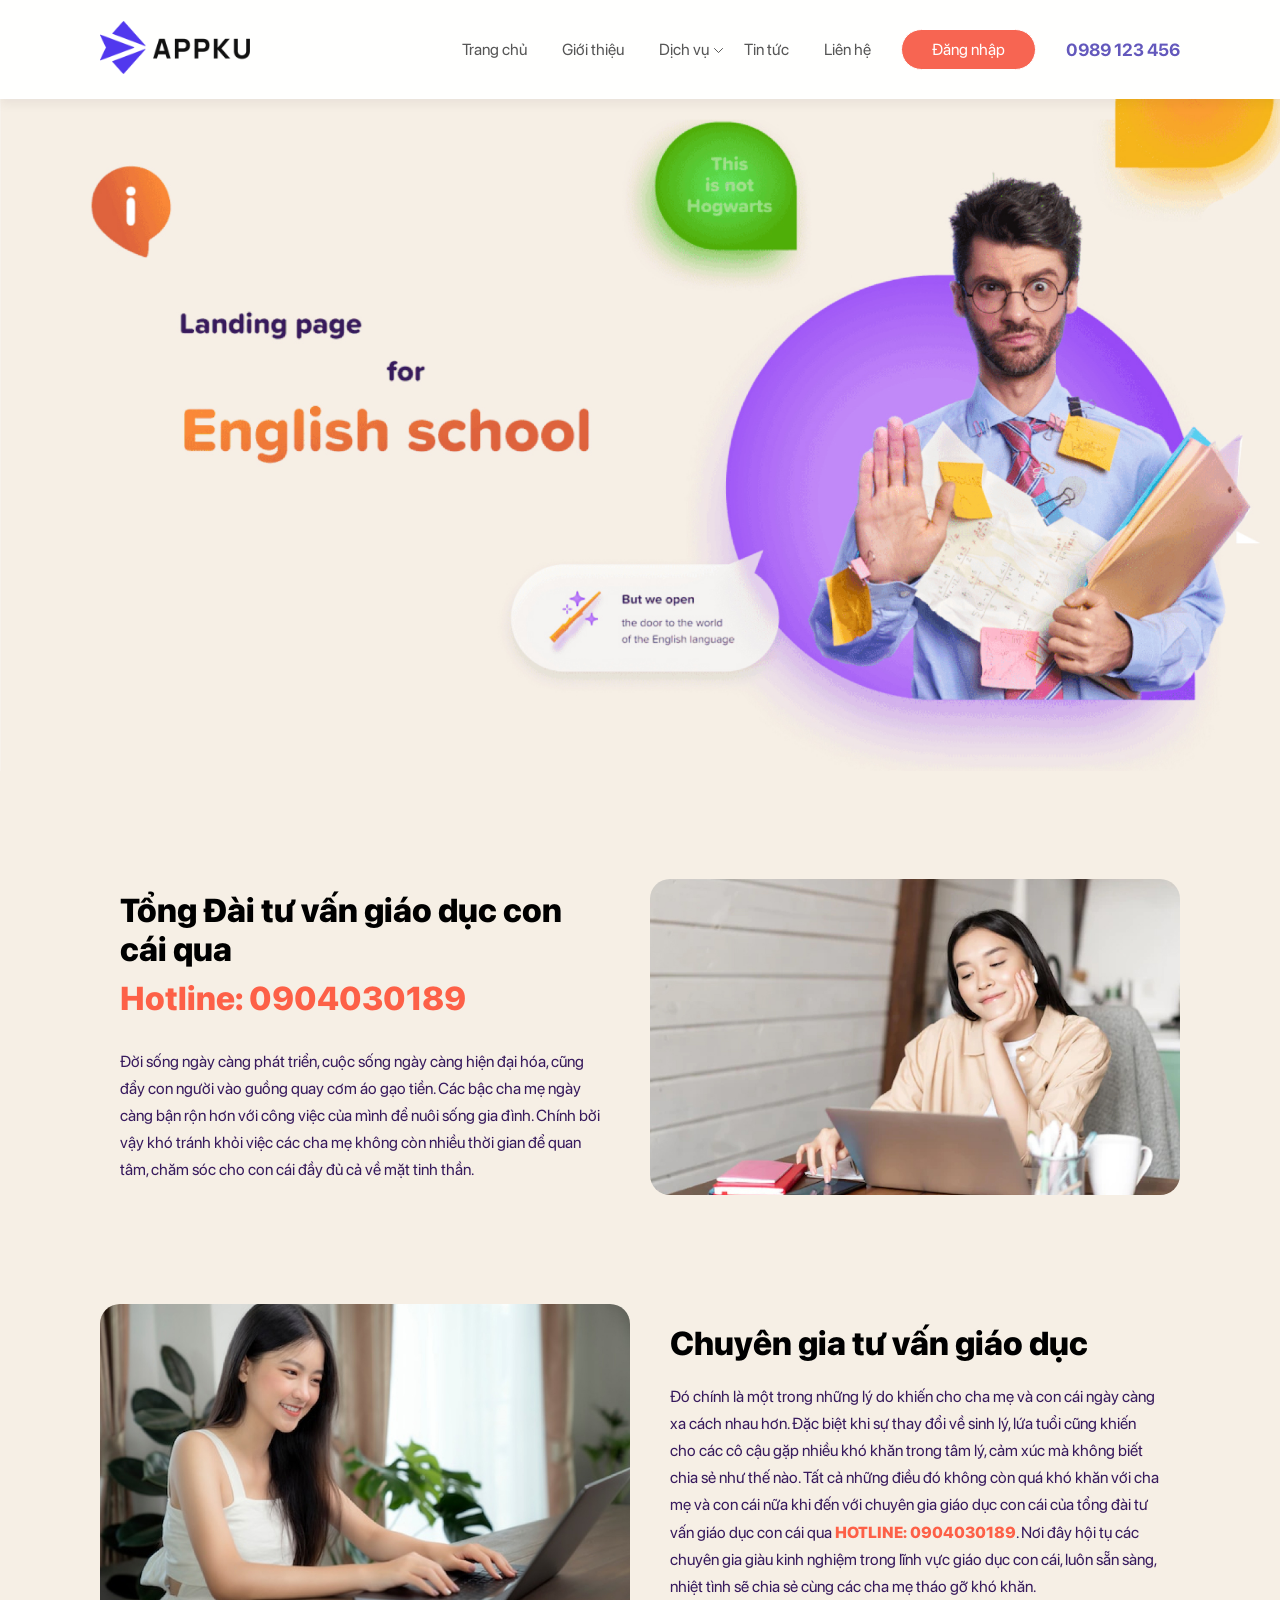
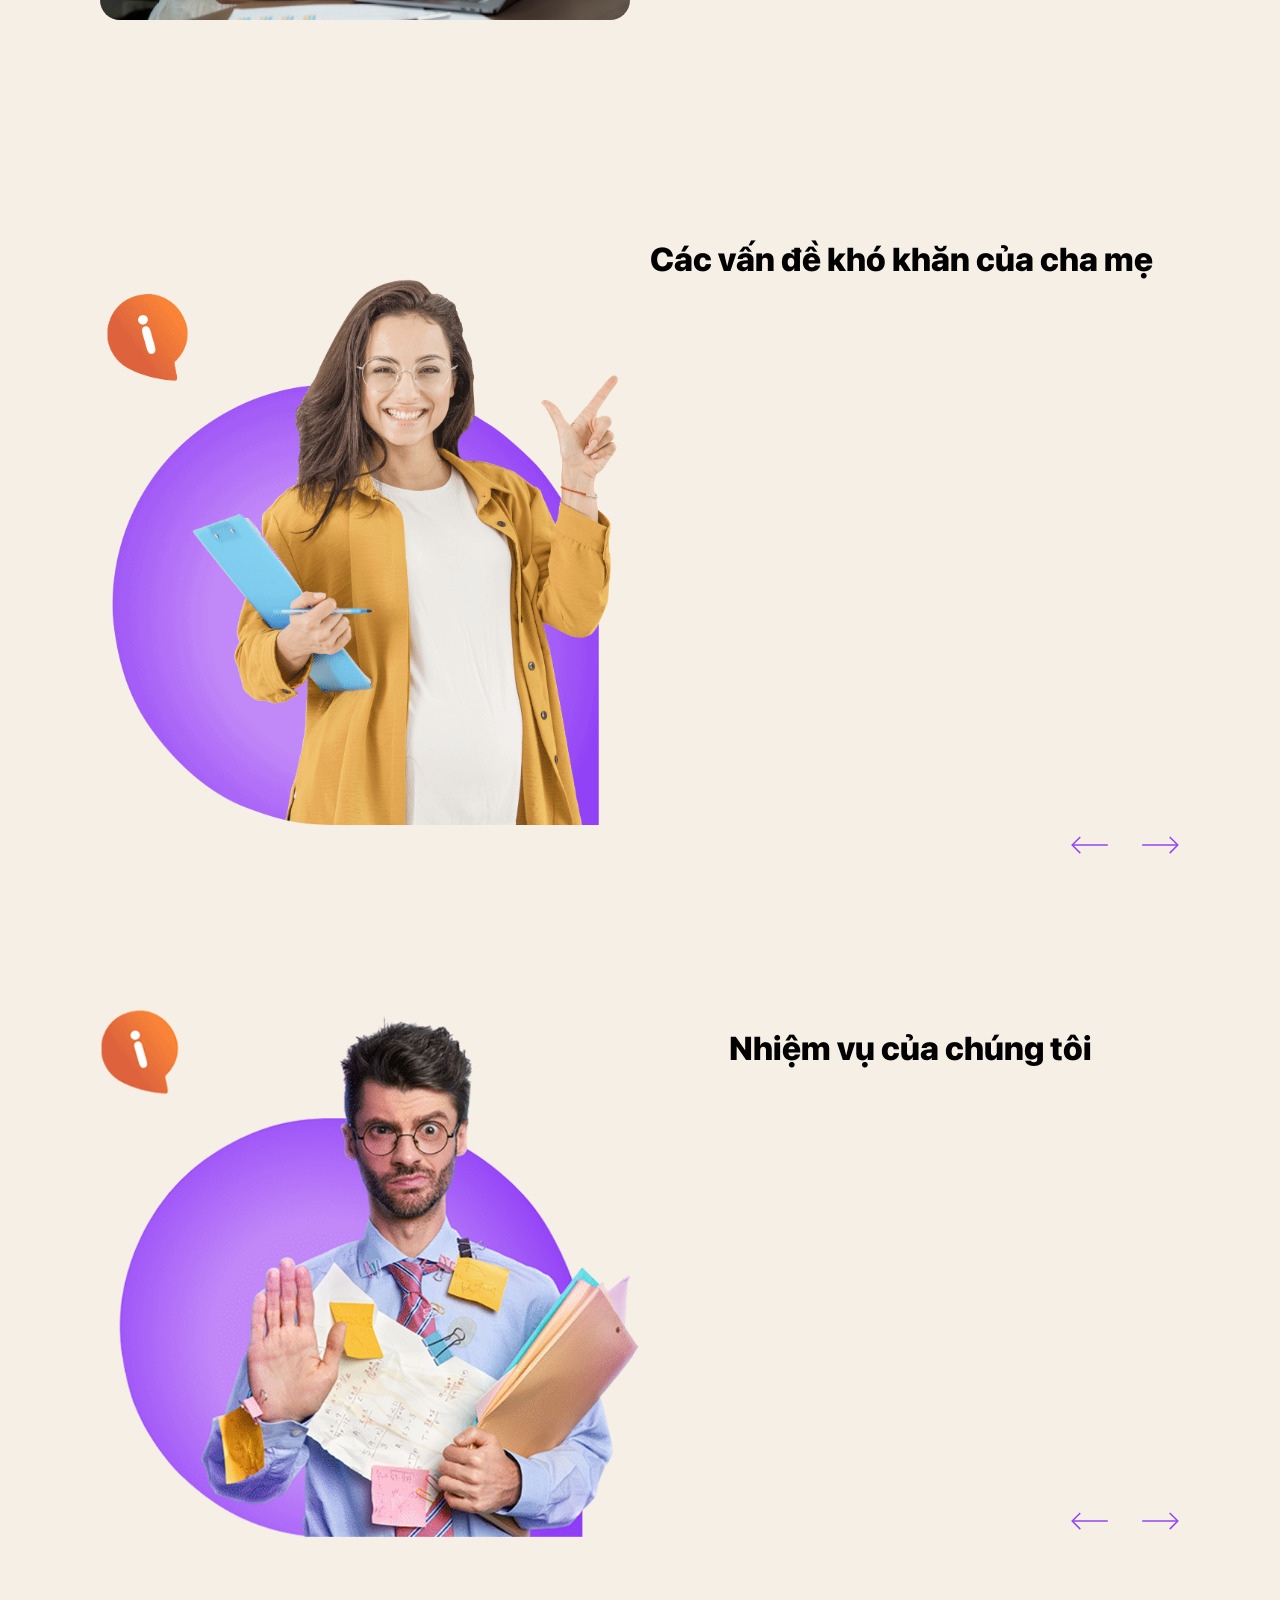
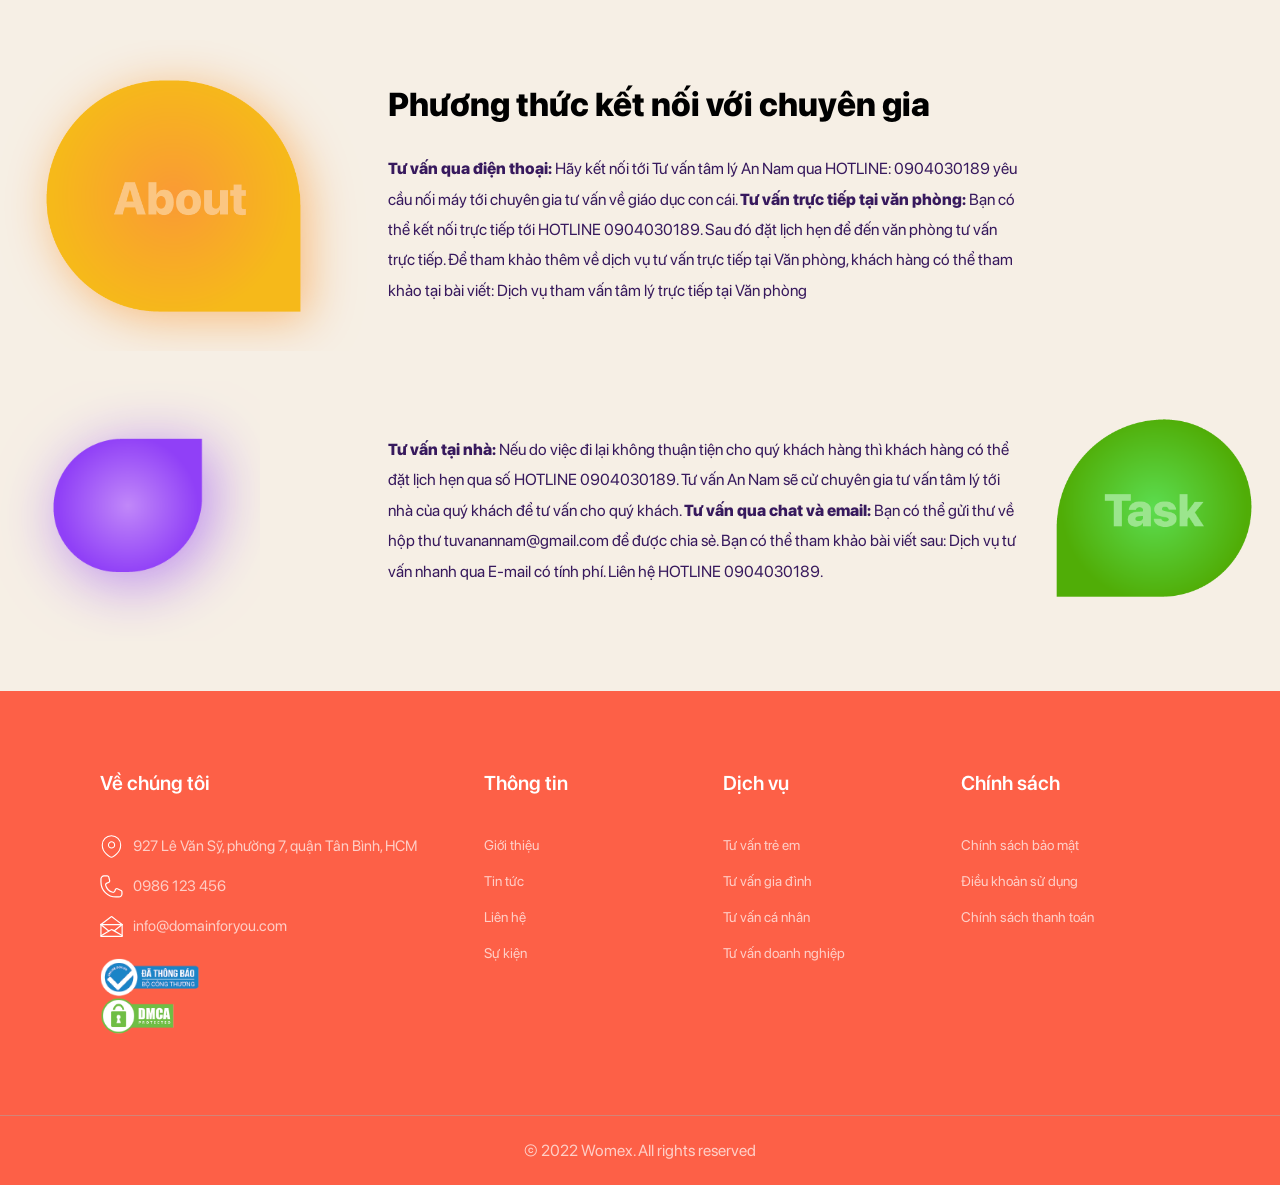
==== commit f3bb9560: "2" ====
--- a/index.html
+++ b/index.html
@@ -7,7 +7,7 @@
     <title>Document</title>
     <link rel="stylesheet" href="./assets/css/animate.css" />
 
-    <link rel="stylesheet" href="./assets/css/event.css" />
+    <link rel="stylesheet" href="./assets/css/services.css" />
     <link rel="stylesheet" href="./assets/css/owl.carousel.min.css" />
     <link rel="stylesheet" href="./assets/css/owl.theme.default.min.css" />
     <!-- owlcarousel -->
@@ -96,465 +96,168 @@
         </div>
       </nav>
       <div class="header__content">
-        <img src="./img/banner.jpg" alt="" />
-      </div>
-    </section>
-
-    <section class="who-for" id="who-for">
+        <img src="./img/bg-dichvu.jpg" alt="" />
+      </div>
+    </section>
+    <section class="tu-van-giao-duc">
       <div class="container">
-        <h2>Chương trình dành cho ai</h2>
-        <div class="who-for-grid">
-          <div class="carousel-item">
-            <div class="who-for-box">
-              <div class="who-for-box__bg"></div>
-              <img src="./img/icon-1.png" alt="" class="who-for__icon" />
-              <div class="who-for-box__content">
-                <h3 class="who-for__title">VẤN ĐỀ GIA ĐÌNH</h3>
-              <ul class="who-for_list">
-                <li>Lorem ipsum dolor   sit asdw consectetuer asdads</li>
-                <li>Lorem ipsum dolor   sit asdw conse adipi   sit asdw</li>
-                <li>Lorem ipsum dolor   sit asdw conse adipi   sit asdw</li>
-                <li>Lorem ipsum dolor   sit asdw conse adipi   sit asdw</li>
-              </ul>
+        <div class="row">
+          <div class="col p-20">
+            <h2 class="services-h2">Tổng Đài tư vấn giáo dục con cái qua</h2>
+            <h3>Hotline: 0904030189</h3>
+            <p>
+              Đời sống ngày càng phát triển, cuộc sống ngày càng hiện đại hóa,
+              cũng đẩy con người vào guồng quay cơm áo gạo tiền. Các bậc cha mẹ
+              ngày càng bận rộn hơn với công việc của mình để nuôi sống gia
+              đình. Chính bởi vậy khó tránh khỏi việc các cha mẹ không còn nhiều
+              thời gian để quan tâm, chăm sóc cho con cái đầy đủ cả về mặt tinh
+              thần.
+            </p>
+          </div>
+          <div class="col">
+            <img src="./img/img-1.jpg" alt="" />
+          </div>
+        </div>
+        <div class="row">
+          <div class="col">
+            <img src="./img/img-2.jpg" alt="" />
+          </div>
+          <div class="col p-20">
+            <h2 class="services-h2">Chuyên gia tư vấn giáo dục</h2>
+            <p>
+              Đó chính là một trong những lý do khiến cho cha mẹ và con cái ngày
+              càng xa cách nhau hơn. Đặc biệt khi sự thay đổi về sinh lý, lứa
+              tuổi cũng khiến cho các cô cậu gặp nhiều khó khăn trong tâm lý,
+              cảm xúc mà không biết chia sẻ như thế nào. Tất cả những điều đó
+              không còn quá khó khăn với cha mẹ và con cái nữa khi đến với
+              chuyên gia giáo dục con cái của tổng đài tư vấn giáo dục con cái
+              qua <strong>HOTLINE: 0904030189</strong>. Nơi đây hội tụ các
+              chuyên gia giàu kinh nghiệm trong lĩnh vực giáo dục con cái, luôn
+              sẵn sàng, nhiệt tình sẽ chia sẻ cùng các cha mẹ tháo gỡ khó khăn.
+            </p>
+          </div>
+        </div>
+      </div>
+    </section>
+    <section class="cac-van-de-kho-khan">
+      <div class="container">
+        <div class="row">
+          <div class="col">
+            <img src="./img/team-1.png" alt="" />
+          </div>
+          <div class="col">
+            <h2 class="services-h2">Các vấn đề khó khăn của cha mẹ</h2>
+            <div class="owl-carousel kho-khan-carousel bottom-nav">
+              <div class="carousel-item">
+                <ul>
+                  <li>Thấy con có hiện tượng yêu sớm</li>
+                  <li>Con chỉ ham chơi, chểnh mảng học tập</li>
+                  <li>
+                    Con không có chí tiến thủ, chỉ quen ược cha mẹ làm thay
+                  </li>
+                  <li>
+                    Con thường trầm tính không muốn trò chuyện với bất cứ ai
+                    trong gia đình
+                  </li>
+                </ul>
+              </div>
+              <div class="carousel-item">
+                <ul>
+                  <li>Thấy con có hiện tượng yêu sớm</li>
+                  <li>Con chỉ ham chơi, chểnh mảng học tập</li>
+                  <li>
+                    Con không có chí tiến thủ, chỉ quen ược cha mẹ làm thay
+                  </li>
+                  <li>
+                    Con thường trầm tính không muốn trò chuyện với bất cứ ai
+                    trong gia đình
+                  </li>
+                </ul>
+              </div>
+              <div class="carousel-item">
+                <ul>
+                  <li>Thấy con có hiện tượng yêu sớm</li>
+                  <li>Con chỉ ham chơi, chểnh mảng học tập</li>
+                  <li>
+                    Con không có chí tiến thủ, chỉ quen ược cha mẹ làm thay
+                  </li>
+                  <li>
+                    Con thường trầm tính không muốn trò chuyện với bất cứ ai
+                    trong gia đình
+                  </li>
+                </ul>
               </div>
             </div>
           </div>
-          <div class="carousel-item">
-            <div class="who-for-box">
-              <div class="who-for-box__bg"></div>
-              <img src="./img/icon-2.png" alt="" class="who-for__icon" />
-              <div class="who-for-box__content">
-                <h3 class="who-for__title">VẤN ĐỀ GIA ĐÌNH</h3>
-              <ul class="who-for_list">
-                <li>Lorem ipsum dolor   sit asdw consectetuer asdads</li>
-                <li>Lorem ipsum dolor   sit asdw conse adipi   sit asdw</li>
-                <li>Lorem ipsum dolor   sit asdw conse adipi   sit asdw</li>
-                <li>Lorem ipsum dolor   sit asdw conse adipi   sit asdw</li>
-              </ul>
+        </div>
+      </div>
+    </section>
+    <section class="nhiem-vu">
+      <div class="container">
+        <div class="row">
+          <div class="col">
+            <img src="./img/team-2.png" alt="" />
+          </div>
+          <div class="col">
+            <h2 class="services-h2">Nhiệm vụ của chúng tôi</h2>
+            <div class="owl-carousel kho-khan-carousel bottom-nav">
+              <div class="carousel-item">
+                <div class="nhiem-vu-box">
+                  Thấu và hiểu vấn đề mà bạn đang gặp phải
+                </div>
+              </div>
+              <div class="carousel-item">
+                <div class="nhiem-vu-box">
+                  Thấu và hiểu vấn đề mà bạn đang gặp phải
+                </div>
+              </div>
+              <div class="carousel-item">
+                <div class="nhiem-vu-box">
+                  Thấu và hiểu vấn đề mà bạn đang gặp phải
+                </div>
               </div>
             </div>
           </div>
-          <div class="carousel-item">
-            <div class="who-for-box">
-              <div class="who-for-box__bg"></div>
-              <img src="./img/icon-1.png" alt="" class="who-for__icon" />
-              <div class="who-for-box__content">
-                <h3 class="who-for__title">VẤN ĐỀ GIA ĐÌNH</h3>
-              <ul class="who-for_list">
-                <li>Lorem ipsum dolor   sit asdw consectetuer asdads</li>
-                <li>Lorem ipsum dolor   sit asdw conse adipi   sit asdw</li>
-                <li>Lorem ipsum dolor   sit asdw conse adipi   sit asdw</li>
-                <li>Lorem ipsum dolor   sit asdw conse adipi   sit asdw</li>
-              </ul>
-              </div>
-            </div>
-          </div>
-        </div>
-      </div>
-    </section>
-    <section class="features" id="features">
-      <div class="container">
-        <h2>Bạn sẽ được gì từ chương trình này?</h2>
-        <div class="features_desc">
-          Đây là chương trình độc quyền của team Số Học Thịnh Vượng giúp bạn hiểu
-          rõ các góc nhìn về tâm lý và hành vi con người. Với những kiến thức từ
-          căn bản đến nâng cao sẽ được bóc tách tại đây
-        </div>
-        <div class="features_list">
-          <div class="feature-box">
-            <div class="feature-box__bg"></div>
-            <img class="feature-box__icon" src="./img/icon-1.png"></img>
-            <div class="feature-box__content">
-              <h3 class="feature-box__title">Nuôi dạy con cái</h3>
-              <p class="feature-box__desc">Lorem ipsum dolor  sit asdw amet consec adipis elit. Quasi dolorum eum adipisci facere optio? </p>
-            </div>
-          </div>
-   
-          <div class="feature-box">
-            <div class="feature-box__bg"></div>
-            <img class="feature-box__icon" src="./img/icon-2.png"></img>
-            <div class="feature-box__content">
-              <h3 class="feature-box__title">Nuôi dạy con cái</h3>
-              <p class="feature-box__desc">Lorem ipsum dolor  sit asdw amet consec adipis elit. Quasi dolorum eum adipisci facere optio? </p>
-            </div>
-          </div>
-          
-          <div class="feature-box">
-            <div class="feature-box__bg"></div>
-            <img class="feature-box__icon" src="./img/icon-3.png"></img>
-            <div class="feature-box__content">
-              <h3 class="feature-box__title">Nuôi dạy con cái</h3>
-              <p class="feature-box__desc">Lorem ipsum dolor  sit asdw amet consec adipis elit. Quasi dolorum eum adipisci facere optio? </p>
-            </div>
-          </div>
-          <div class="feature-box">
-            <div class="feature-box__bg"></div>
-            <img class="feature-box__icon" src="./img/icon-4.png"></img>
-            <div class="feature-box__content">
-              <h3 class="feature-box__title">Nuôi dạy con cái</h3>
-              <p class="feature-box__desc">Lorem ipsum dolor  sit asdw amet consec adipis elit. Quasi dolorum eum adipisci facere optio? </p>
-            </div>
-          </div>
-          <div class="feature-box">
-            <div class="feature-box__bg"></div>
-            <img class="feature-box__icon" src="./img/icon-1.png"></img>
-            <div class="feature-box__content">
-              <h3 class="feature-box__title">Nuôi dạy con cái</h3>
-              <p class="feature-box__desc">Lorem ipsum dolor  sit asdw amet consec adipis elit. Quasi dolorum eum adipisci facere optio? </p>
-            </div>
-          </div>
-   
-          <div class="feature-box">
-            <div class="feature-box__bg"></div>
-            <img class="feature-box__icon" src="./img/icon-2.png"></img>
-            <div class="feature-box__content">
-              <h3 class="feature-box__title">Nuôi dạy con cái</h3>
-              <p class="feature-box__desc">Lorem ipsum dolor  sit asdw amet consec adipis elit. Quasi dolorum eum adipisci facere optio? </p>
-            </div>
-          </div>
-          
-          <div class="feature-box">
-            <div class="feature-box__bg"></div>
-            <img class="feature-box__icon" src="./img/icon-3.png"></img>
-            <div class="feature-box__content">
-              <h3 class="feature-box__title">Nuôi dạy con cái</h3>
-              <p class="feature-box__desc">Lorem ipsum dolor  sit asdw amet consec adipis elit. Quasi dolorum eum adipisci facere optio? </p>
-            </div>
-          </div>
-          <div class="feature-box">
-            <div class="feature-box__bg"></div>
-            <img class="feature-box__icon" src="./img/icon-4.png"></img>
-            <div class="feature-box__content">
-              <h3 class="feature-box__title">Nuôi dạy con cái</h3>
-              <p class="feature-box__desc">Lorem ipsum dolor  sit asdw amet consec adipis elit. Quasi dolorum eum adipisci facere optio? </p>
-            </div>
-          </div>
-          
-        </div>
-      </div>
-    </section>
-    <section class="team" id="team">
-
-      <div class="container">
-        <h2>Đội ngũ giáo viên</h2>
-        <div class="owl-carousel team-carousel">
-          <div class="carousel-item">
-            <div class="member-box">
-              <div class="member-image">
-                <div class="member-image__bg"></div>
-                 <img src="./img/member.png" alt="" />
-
-              </div>
-              <h3 class="member-name">Anna Nguyen</h3>
-              <div class="member-desc">
-                Lorem ipsum dolor   sit asdw conse
-                adipig elit, sed diam nonummy nibh
-                euismod tincidunt ut laoreet dolore magna   </div>
-            </div>
-          </div>
-        </div>
-      </div>
-    </section>
-
-    <section class="comments">
-      <h2>Cảm nhận học viên</h2>
-      <div class="container">
-        <div class="facebook-comment-wrapper">
-          <div class="facebook-comment__header">
-            <h4 class="title">410 Bình luận</h4>
-            <div class="sort flex-center">
-              <p class="sort-by">Sắp xếp theo</p>
-              <div class="sort-group">
-                <svg
-                  version="1.1"
-                  id="Layer_1"
-                  xmlns="http://www.w3.org/2000/svg"
-                  xmlns:xlink="http://www.w3.org/1999/xlink"
-                  x="0px"
-                  y="0px"
-                  width="161.3px"
-                  height="43.1px"
-                  viewBox="0 0 161.3 43.1"
-                  style="enable-background: new 0 0 161.3 43.1"
-                  xml:space="preserve"
-                >
-                  <style type="text/css">
-                    .st0 {
-                      fill: #eeeeee;
-                      stroke: #bfbfbf;
-                      stroke-miterlimit: 10;
-                    }
-                    .st1 {
-                      fill: #5f5f5f;
-                    }
-                  </style>
-                  <g>
-                    <path
-                      class="st0"
-                      d="M153.6,41.3H7.7c-2.6,0-4.7-2.1-4.7-4.7V6.5c0-2.6,2.1-4.7,4.7-4.7h145.9c2.6,0,4.7,2.1,4.7,4.7v30.1
-                              C158.3,39.2,156.2,41.3,153.6,41.3z"
-                    ></path>
-                    <g>
-                      <g>
-                        <path
-                          class="st1"
-                          d="M44.3,28h-1.7v-5.8h-6.3V28h-1.7V15.4h1.7v5.4h6.3v-5.4h1.7V28z"
-                        ></path>
-                        <path
-                          class="st1"
-                          d="M52.8,28c-0.1-0.2-0.2-0.5-0.2-1c-0.7,0.8-1.6,1.2-2.7,1.2c-0.9,0-1.7-0.3-2.3-0.8c-0.6-0.5-0.9-1.2-0.9-2
-                                  c0-1,0.4-1.7,1.1-2.3c0.7-0.5,1.8-0.8,3.1-0.8h1.6v-0.7c0-0.6-0.2-1-0.5-1.3c-0.3-0.3-0.8-0.5-1.5-0.5c-0.6,0-1,0.1-1.4,0.4
-                                  s-0.6,0.6-0.6,1h-1.6c0-0.5,0.2-0.9,0.5-1.4c0.3-0.4,0.8-0.8,1.3-1c0.6-0.3,1.2-0.4,1.9-0.4c1.1,0,1.9,0.3,2.5,0.8
-                                  c0.6,0.5,0.9,1.3,1,2.2v4.3c0,0.9,0.1,1.5,0.3,2V28H52.8z M51.7,17.2l-1.4,0l-2.2-2.5h1.9L51.7,17.2z M50.1,26.8
-                                  c0.5,0,1-0.1,1.4-0.4c0.4-0.3,0.8-0.6,1-1v-1.9h-1.3c-2,0-2.9,0.6-2.9,1.7c0,0.5,0.2,0.9,0.5,1.2C49.2,26.6,49.6,26.8,50.1,26.8z
-                                  "
-                        ></path>
-                        <path
-                          class="st1"
-                          d="M58.1,18.6l0.1,1.2c0.7-0.9,1.6-1.3,2.8-1.3c2,0,3,1.1,3,3.3V28h-1.6v-6.2c0-0.7-0.2-1.2-0.5-1.5
-                                  c-0.3-0.3-0.8-0.5-1.4-0.5c-0.5,0-1,0.1-1.4,0.4c-0.4,0.3-0.7,0.6-0.9,1.1V28h-1.6v-9.4H58.1z"
-                        ></path>
-                        <path
-                          class="st1"
-                          d="M66,23.2c0-1.5,0.3-2.6,1-3.5c0.7-0.9,1.6-1.3,2.7-1.3c1.1,0,2,0.4,2.7,1.2l0.1-1h1.5v9.1
-                                  c0,1.2-0.4,2.2-1.1,2.9c-0.7,0.7-1.7,1-2.9,1c-0.7,0-1.3-0.1-2-0.4c-0.6-0.3-1.1-0.7-1.5-1.2l0.8-1c0.7,0.8,1.5,1.3,2.5,1.3
-                                  c0.8,0,1.4-0.2,1.8-0.7c0.4-0.4,0.7-1.1,0.7-1.9V27c-0.6,0.7-1.5,1.1-2.6,1.1c-1.1,0-2-0.4-2.7-1.3C66.4,25.9,66,24.7,66,23.2z
-                                   M67.6,23.4c0,1.1,0.2,1.9,0.6,2.5c0.4,0.6,1,0.9,1.8,0.9c1,0,1.7-0.5,2.2-1.4v-4.3c-0.5-0.9-1.2-1.3-2.2-1.3
-                                  c-0.8,0-1.4,0.3-1.8,0.9C67.9,21.3,67.6,22.2,67.6,23.4z"
-                        ></path>
-                        <path
-                          class="st1"
-                          d="M89.9,17.3h-1.6V28h-1.5l-0.1-1c-0.6,0.8-1.5,1.2-2.7,1.2c-1.1,0-2-0.4-2.7-1.3s-1-2-1-3.5v-0.1
-                                  c0-1.4,0.3-2.6,1-3.5c0.7-0.9,1.6-1.3,2.7-1.3c1.1,0,2,0.4,2.6,1.1v-2.3h-2.3V16h2.3v-1.3h1.6V16h1.6V17.3z M81.9,23.4
-                                  c0,1.1,0.2,1.9,0.7,2.5c0.4,0.6,1,0.9,1.8,0.9c1,0,1.8-0.5,2.2-1.4v-4.3c-0.5-0.9-1.2-1.3-2.2-1.3c-0.8,0-1.4,0.3-1.8,0.9
-                                  C82.2,21.3,81.9,22.2,81.9,23.4z"
-                        ></path>
-                        <path
-                          class="st1"
-                          d="M92.6,15.7l-1.2,0l-1.7-2.2h1.7L92.6,15.7z M97.1,28c-0.1-0.2-0.2-0.5-0.2-1c-0.7,0.8-1.6,1.2-2.7,1.2
-                                  c-0.9,0-1.7-0.3-2.3-0.8c-0.6-0.5-0.9-1.2-0.9-2c0-1,0.4-1.7,1.1-2.3c0.7-0.5,1.8-0.8,3.1-0.8h1.6v-0.7c0-0.6-0.2-1-0.5-1.3
-                                  c-0.3-0.3-0.8-0.5-1.5-0.5c-0.6,0-1,0.1-1.4,0.4s-0.6,0.6-0.6,1h-1.6c0-0.5,0.2-0.9,0.5-1.4s0.8-0.8,1.3-1
-                                  c0.6-0.3,1.2-0.4,1.9-0.4c1.1,0,1.9,0.3,2.5,0.8c0.6,0.5,0.9,1.3,1,2.2v4.3c0,0.9,0.1,1.5,0.3,2V28H97.1z M98.3,17.3l-1.7,0
-                                  l-1.5-1.4l-1.5,1.4l-1.7,0l2.5-2.3h1.3L98.3,17.3z M94.4,26.8c0.5,0,1-0.1,1.4-0.4c0.4-0.3,0.8-0.6,1-1v-1.9h-1.3
-                                  c-2,0-2.9,0.6-2.9,1.7c0,0.5,0.2,0.9,0.5,1.2C93.5,26.6,93.9,26.8,94.4,26.8z"
-                        ></path>
-                        <path
-                          class="st1"
-                          d="M106.7,27c-0.6,0.7-1.5,1.1-2.7,1.1c-1,0-1.8-0.3-2.3-0.9c-0.5-0.6-0.8-1.4-0.8-2.6v-6.1h1.6v6
-                                  c0,1.4,0.6,2.1,1.7,2.1c1.2,0,2-0.5,2.4-1.4v-6.8h1.6V28h-1.5L106.7,27z"
-                        ></path>
-                      </g>
-                    </g>
-                    <polygon
-                      class="st1"
-                      points="135.9,20 122.1,20 129,13.1 	"
-                    ></polygon>
-                    <polygon
-                      class="st1"
-                      points="122.1,23.5 135.9,23.5 129,30.4 	"
-                    ></polygon>
-                  </g>
-                </svg>
-              </div>
-            </div>
-          </div>
-          <div class="facebook-comments">
-            <!-- facebook comment item  -->
-            <div class="facebook-comments__item">
-              <div class="avatar-item">
-                <img
-                  class="avatar-user"
-                  src="https://mdbcdn.b-cdn.net/img/Photos/Avatars/img%20(10).webp"
-                  alt="avatar"
-                />
-                <p class="feeback-star">
-                  4.9
-                  <img src="./img/star.svg" width="70" height="25" />
-                </p>
-              </div>
-              <div class="content-wrapper">
-                <div class="content">
-                  <p class="username">Thu Giang</p>
-                  <p class="content-details">
-                    Bánh rất ngon, giòn. Ăn rồi cứ muốn ăn mãi thôi, huhu
-                  </p>
-                  <div class="comment-actions">
-                    Thích - Phản hồi
-
-                    <img
-                      class="shadow-1-strong"
-                      src="./img/like-fb.png"
-                      width="23"
-                      height="25"
-                    />1 - 2 giờ trước
-                  </div>
-                </div>
-
-                <div class="comment-reply">
-                  <img
-                    class="avatar-shop"
-                    src="https://mdbcdn.b-cdn.net/img/Photos/Avatars/img%20(11).webp"
-                    alt="avatar"
-                  />
-                  <div class="reply-content content-wrapper">
-                    <div>
-                      <p class="shop-name">Phản hồi từ Shop</p>
-                      <p class="reply-details">
-                        Cảm ơn bạn ! Rất mong được bạn tiếp tục ủng hộ bánh của
-                        bên mình nữa ạ, hi!
-                      </p>
-                      <p class="reply-actions comment-actions">
-                        Phản hồi
-                        <span class="days-user">- 2 ngày trước</span>
-                      </p>
-                    </div>
-                  </div>
-                </div>
-              </div>
-            </div>
-
-            <!-- facebook comment item  -->
-            <div class="facebook-comments__item">
-              <div class="avatar-item">
-                <img
-                  class="avatar-user"
-                  src="https://mdbcdn.b-cdn.net/img/Photos/Avatars/img%20(10).webp"
-                  alt="avatar"
-                />
-                <p class="feeback-star">
-                  4.9
-                  <img src="./img/star.svg" width="70" height="25" />
-                </p>
-              </div>
-              <div class="content-wrapper">
-                <div class="content">
-                  <p class="username">Thu Giang</p>
-                  <p class="content-details">
-                    Bánh rất ngon, giòn. Ăn rồi cứ muốn ăn mãi thôi, huhu
-                  </p>
-                  <div class="comment-actions">
-                    Thích - Phản hồi
-
-                    <img
-                      class="shadow-1-strong"
-                      src="./img/like-fb.png"
-                      width="23"
-                      height="25"
-                    />1 - 2 giờ trước
-                  </div>
-                </div>
-              </div>
-            </div>
-            <!-- facebook comment item  -->
-            <div class="facebook-comments__item">
-              <div class="avatar-item">
-                <img
-                  class="avatar-user"
-                  src="https://mdbcdn.b-cdn.net/img/Photos/Avatars/img%20(10).webp"
-                  alt="avatar"
-                />
-                <p class="feeback-star">
-                  4.9
-                  <img src="./img/star.svg" width="70" height="25" />
-                </p>
-              </div>
-              <div class="content-wrapper">
-                <div class="content">
-                  <p class="username">Thu Giang</p>
-                  <p class="content-details">
-                    Bánh rất ngon, giòn. Ăn rồi cứ muốn ăn mãi thôi, huhu
-                  </p>
-                  <div class="comment-actions">
-                    Thích - Phản hồi
-
-                    <img
-                      class="shadow-1-strong"
-                      src="./img/like-fb.png"
-                      width="23"
-                      height="25"
-                    />1 - 2 giờ trước
-                  </div>
-                </div>
-              </div>
-            </div>
-            <!-- facebook comment item  -->
-            <div class="facebook-comments__item">
-              <div class="avatar-item">
-                <img
-                  class="avatar-user"
-                  src="https://mdbcdn.b-cdn.net/img/Photos/Avatars/img%20(10).webp"
-                  alt="avatar"
-                />
-                <p class="feeback-star">
-                  4.9
-                  <img src="./img/star.svg" width="70" height="25" />
-                </p>
-              </div>
-              <div class="content-wrapper">
-                <div class="content">
-                  <p class="username">Thu Giang</p>
-                  <p class="content-details">
-                    Đóng gói cẩn thận quá, mình cứ lo khi nhận sẽ bị vỡ, ai ngờ
-                    có cả hộp và gói chống sock ở ngoài nên nhận bánh vẫn nguyên
-                    vẹn
-                  </p>
-                  <div class="comment-actions">
-                    Thích - Phản hồi
-
-                    <img
-                      class="shadow-1-strong"
-                      src="./img/like-fb.png"
-                      width="23"
-                      height="25"
-                    />1 - 2 giờ trước
-                  </div>
-                </div>
-              </div>
-            </div>
-          </div>
-          <a href="#" class="comments-readmore">Xem thêm bình luận</a>
-        </div>
-      </div>
-    </section>
-
-    <section class="partners">
-      <div class="container">
-        <h2>Đối tác chúng tôi</h2>
-        <div class="owl-carousel logo-carousel">
-          <div class="carousel-item">
-            <img src="./img/partners/l-1.jpg" alt="" />
-          </div>
-          <div class="carousel-item">
-            <img src="./img/partners/l-2.jpg" alt="" />
-          </div>
-          <div class="carousel-item">
-            <img src="./img/partners/l-3.jpg" alt="" />
-          </div>
-          <div class="carousel-item">
-            <img src="./img/partners/l-1.jpg" alt="" />
-          </div>
-          <div class="carousel-item">
-            <img src="./img/partners/l-2.jpg" alt="" />
-          </div>
-          <div class="carousel-item">
-            <img src="./img/partners/l-3.jpg" alt="" />
-          </div>
-          <div class="carousel-item">
-            <img src="./img/partners/l-1.jpg" alt="" />
-          </div>
-          <div class="carousel-item">
-            <img src="./img/partners/l-2.jpg" alt="" />
-          </div>
-          <div class="carousel-item">
-            <img src="./img/partners/l-3.jpg" alt="" />
-          </div>
-          <div class="carousel-item">
-            <img src="./img/partners/l-2.jpg" alt="" />
-          </div>
-        </div>
-      </div>
-    </section>
-
+        </div>
+      </div>
+    </section>
+
+    <section class="phuong-thuc-ket-noi">
+      <div class="grid">
+        <div class="col"><img src="./img/1.png" alt="" /></div>
+        <div class="col">
+          <h2 class="services-h2">Phương thức kết nối với chuyên gia</h2>
+          <p>
+            <strong>Tư vấn qua điện thoại:</strong> Hãy kết nối tới Tư vấn tâm
+            lý An Nam qua HOTLINE: 0904030189 yêu cầu nối máy tới chuyên gia tư
+            vấn về giáo dục con cái.
+            <strong>Tư vấn trực tiếp tại văn phòng:</strong> Bạn có thể kết nối
+            trực tiếp tới HOTLINE 0904030189. Sau đó đặt lịch hẹn để đến văn
+            phòng tư vấn trực tiếp. Để tham khảo thêm về dịch vụ tư vấn trực
+            tiếp tại Văn phòng, khách hàng có thể tham khảo tại bài viết: Dịch
+            vụ tham vấn tâm lý trực tiếp tại Văn phòng
+          </p>
+        </div>
+        <div class="col"></div>
+
+        <div class="col"><img src="./img/2.png" alt="" width="260px" /></div>
+
+        <div class="col">
+          <p>
+            <strong>Tư vấn tại nhà: </strong>Nếu do việc đi lại không thuận tiện
+            cho quý khách hàng thì khách hàng có thể đặt lịch hẹn qua số HOTLINE
+            0904030189. Tư vấn An Nam sẽ cử chuyên gia tư vấn tâm lý tới nhà của
+            quý khách để tư vấn cho quý khách.
+            <strong>Tư vấn qua chat và email:</strong> Bạn có thể gửi thư về hộp
+            thư tuvanannam@gmail.com để được chia sẻ. Bạn có thể tham khảo bài
+            viết sau: Dịch vụ tư vấn nhanh qua E-mail có tính phí. Liên hệ
+            HOTLINE 0904030189.
+          </p>
+        </div>
+
+        <div class="col"><img src="./img/3.png" alt="" /></div>
+      </div>
+    </section>
     <footer class="footer">
       <div class="container">
         <div class="row row-4">
@@ -619,6 +322,6 @@
     </footer>
     <script src="./assets/js/jquery-3.6.1.min.js"></script>
     <script src="./assets/js/owl.carousel.min.js"></script>
-    <script src="./assets/js/event.js"></script>
+    <script src="./assets/js/services.js"></script>
   </body>
 </html>
--- a/assets/css/services.css
+++ b/assets/css/services.css
@@ -0,0 +1,811 @@
+@font-face {
+  font-family: "SF Pro Display";
+  src: url(../../fonts/SF-Pro-Display-Regular.otf) format("opentype");
+  font-weight: 400;
+}
+@font-face {
+  font-family: "SF Pro Display";
+  src: url(../../fonts/SF-Pro-Display-Bold.otf) format("opentype");
+  font-weight: 600;
+}
+@font-face {
+  font-family: "SF Pro Display";
+  src: url(../../fonts/SF-Pro-Display-Heavy.otf) format("opentype");
+  font-weight: 700;
+}
+@font-face {
+  font-family: "SF Pro Display";
+  src: url(../../fonts/SF-Pro-Display-Semibold.otf) format("opentype");
+  font-weight: 500;
+}
+@font-face {
+  font-family: "SF Pro Display";
+  src: url(../../fonts/SF-Pro-Display-Thin.otf) format("opentype");
+  font-weight: 300;
+}
+* {
+  padding: 0;
+  margin: 0;
+  box-sizing: border-box;
+}
+html {
+  scroll-behavior: smooth;
+}
+body {
+  font-family: "SF Pro Display", sans-serif;
+  background-color: #f6efe5;
+  color: rgb(45, 45, 45);
+}
+a {
+  text-decoration: none;
+}
+ul {
+  list-style-type: none;
+}
+button {
+  cursor: pointer;
+}
+
+h2 {
+  font-size: 43px;
+  margin-bottom: 40px;
+  color: #7669de;
+  text-align: center;
+  font-weight: 700;
+}
+h3,
+h4 {
+  font-weight: 600;
+}
+input {
+  background-color: #fff;
+  border-radius: 100px;
+  height: 50px;
+  display: block;
+  width: 100%;
+  margin-bottom: 8px;
+  border: 0;
+  padding: 5px 15px;
+}
+input:focus {
+  outline: 1px solid black;
+}
+section {
+  background-position: center bottom;
+  background-size: 100%;
+  background-repeat: no-repeat;
+  scroll-margin-top: 150px;
+  margin-top: 80px;
+}
+img {
+  display: block;
+  max-width: 100%;
+}
+/*  ---variables  start ----- */
+:root {
+  --primary: #7669de;
+}
+/*  ---variables  end ----- */
+
+/*  ---ultilities  start ----- */
+.container {
+  width: 1500px;
+  margin: 0 auto;
+  padding: 20px 100px;
+  max-width: 100%;
+}
+.row {
+  display: grid;
+  grid-template-columns: repeat(2, 1fr);
+  gap: 20px;
+}
+
+.flex-center {
+  display: flex;
+  justify-content: center;
+  align-items: center;
+}
+
+.btn {
+  font-size: 20px;
+  border: none;
+  border-radius: 50px;
+  padding: 7px;
+  padding-left: 40px;
+  display: flex;
+  align-items: center;
+  gap: 20px;
+  transition: linear 0.15s;
+  box-shadow: 0 0 10px rgba(0, 0, 0, 0.2);
+}
+.hidden {
+  display: none;
+}
+/* button hover animation  */
+.btn:hover {
+  transition: linear 0.3s;
+  transform: scale(1.03);
+  box-shadow: 0 0 20px rgba(0, 0, 0, 0.5);
+}
+.btn:hover svg {
+  transform: rotate(180deg);
+  transition: linear 0.15s;
+}
+/* button text  */
+.btn span {
+  flex: 1;
+  font-size: 20px;
+}
+/* button icon  */
+.btn .btn-icon {
+  border-radius: 50%;
+  width: 46px;
+  height: 46px;
+  z-index: 2;
+}
+.btn svg {
+  padding: 10px;
+  transition: linear 0.2s;
+}
+/* primary button  */
+.primary-btn {
+  background-color: #fff;
+  color: var(--primary);
+}
+.primary-btn .btn-icon {
+  background-color: var(--primary);
+  color: #fff;
+  box-shadow: -5px 5px 20px var(--primary);
+}
+/* secondary button  */
+.secondary-btn {
+  background: linear-gradient(#ff9356, #f76552);
+  color: #fff;
+}
+.secondary-btn .btn-icon {
+  background-color: #fff;
+  color: #f76552;
+  box-shadow: -5px 5px 20px #0000007b;
+}
+.services-h2 {
+  color: #000;
+  font-size: 33px;
+  text-align: left;
+  margin-bottom: 10px;
+}
+.p-20 {
+  padding: 20px;
+}
+.col {
+  overflow: hidden;
+}
+/* logos carousel (newspaper & partner ) */
+.logo-carousel .carousel-item {
+  padding: 7px;
+  cursor: pointer;
+}
+.logo-carousel .carousel-item img {
+  border-radius: 20px;
+}
+/* carousel general  */
+
+.partners .carousel-item img {
+  box-shadow: 0 0 10px rgba(0, 0, 0, 0.2);
+  transition-duration: 0.5s;
+}
+.partners .carousel-item img:hover {
+  box-shadow: 0 0 10px rgba(0, 0, 0, 0.7);
+}
+/* carousel navigation arrow button */
+.owl-carousel .owl-nav button {
+  position: absolute;
+  top: 50%;
+  transform: translateY(-50%);
+  cursor: pointer;
+}
+.owl-carousel .owl-nav img {
+  height: auto;
+  transition: linear 0.2s;
+  width: 40px;
+}
+.owl-carousel .owl-nav img:hover {
+  transition: linear 0.3s;
+}
+.owl-nav button.owl-prev {
+  left: 14px;
+}
+.owl-nav button.owl-next {
+  right: 14px;
+}
+/* logo carousel owl nav arrow  */
+.logo-carousel .owl-nav button.owl-prev {
+  left: 8px;
+}
+.logo-carousel .owl-nav button.owl-next {
+  right: 8px;
+}
+.owl-nav button.disabled {
+  display: none;
+}
+button.owl-dot.active {
+  background: #01b1c3 !important;
+}
+button.owl-dot {
+  border: 1px solid #494949 !important;
+  width: 15px;
+  height: 15px;
+  border-radius: 20px;
+  margin: 5px;
+}
+
+.owl-dots {
+  text-align: center;
+  margin-top: 20px;
+}
+.bottom-nav .owl-nav {
+  text-align: right;
+  display: flex;
+  justify-content: flex-end;
+  gap: 30px;
+  margin-top: 50px;
+}
+.bottom-nav .owl-nav button {
+  position: static;
+}
+/*  ---ultilities  end ----- */
+
+/*  ---header section start ----- */
+.header {
+  /* background-image: url(../../img/bg-banner.png); */
+  /* height: 100vh; */
+  color: #ffff;
+  background-size: cover;
+  position: relative;
+  margin-top: 0;
+}
+/* navbar  */
+.navbar {
+  transition-duration: 1s;
+  position: absolute;
+  top: 0;
+  left: 0;
+  right: 0;
+  z-index: 10;
+  background-image: linear-gradient(to right, #f77b27, #ffa855);
+}
+.navbar.sticky {
+  position: fixed;
+  background-color: rgba(255, 255, 255, 0.95);
+  animation: smoothScroll 1s forwards;
+  box-shadow: 0 6px 10px rgba(0, 0, 0, 0.05);
+  background-image: none;
+}
+@keyframes smoothScroll {
+  0% {
+    transform: translateY(-60px);
+  }
+  100% {
+    transform: translateY(0px);
+  }
+}
+
+.navbar.sticky a {
+  color: rgb(86, 86, 86);
+}
+.navbar.sticky a:hover {
+  color: #000;
+}
+.navbar.sticky a.login-btn:hover {
+  color: #fff;
+}
+.navbar.sticky .login-btn {
+  background-color: #f76552;
+  color: #fff;
+}
+.navbar.sticky .tel-btn {
+  color: #6358bc;
+}
+.navbar .container {
+  display: flex;
+  align-items: center;
+  justify-content: space-between;
+}
+/* logo  */
+.navbar img {
+  width: 150px;
+}
+.navbar .right-col {
+  display: flex;
+  align-items: center;
+  gap: 30px;
+}
+.navbar a {
+  color: #fff;
+  display: inline-block;
+}
+/* menu  */
+.navbar .menu {
+  display: flex;
+  gap: 35px;
+}
+.menu-item {
+  padding: 20px 0;
+  transition: linear 0.1s;
+  position: relative;
+}
+.menu-item > a {
+  color: #fff;
+}
+
+.menu-item:hover {
+  transition: linear 0.1s;
+}
+/* submenu  */
+.menu-item.has-sub-menu > a::after {
+  content: "";
+  height: 13px;
+  width: 13px;
+  background-image: url(../../img/down-icon.svg);
+  display: block;
+  position: absolute;
+  right: -16px;
+  top: 24px;
+}
+#mb-menu .menu-item.has-sub-menu > a::after {
+  top: 14px;
+  background-image: url(../../img/down-icon-dark.svg) !important;
+}
+.sticky .menu-item.has-sub-menu > a::after {
+  background-image: url(../../img/down-icon-dark.svg);
+}
+.sub-menu {
+  position: absolute;
+  top: 50px;
+  left: 0;
+  background-color: #fff;
+  border-radius: 10px;
+  padding: 20px;
+  display: flex;
+  flex-direction: column;
+  gap: 7px;
+  min-width: 170px;
+  box-shadow: 0 0 20px rgba(0, 0, 0, 0.2);
+  display: none;
+}
+.menu-item:hover .sub-menu {
+  display: flex;
+  gap: 10px;
+}
+.sub-menu-item a {
+  color: rgb(112, 112, 112);
+}
+.sub-menu-item a:hover {
+  color: rgb(58, 58, 58);
+}
+/* login button  */
+.navbar .login-btn {
+  border: 1px solid #fff;
+  border-radius: 50px;
+  padding: 10px 30px;
+  transition-duration: 0.3s;
+}
+.navbar .login-btn:hover {
+  transform: scale(1.02);
+  transition-duration: 0.3s;
+}
+/* tel button  */
+.navbar .tel-btn {
+  font-size: 110%;
+  font-weight: 600;
+}
+
+/* mobile menu  */
+.mb-menu-wrapper {
+  display: none;
+}
+#mb-menu-toggle {
+  display: flex;
+  flex-direction: column;
+  top: 0;
+  left: 0;
+  z-index: 1;
+  -webkit-user-select: none;
+  user-select: none;
+}
+
+#mb-menu-toggle input {
+  display: flex;
+  width: 40px;
+  height: 32px;
+  position: absolute;
+  cursor: pointer;
+  opacity: 0;
+  z-index: 2;
+}
+
+#mb-menu-toggle span {
+  display: flex;
+  width: 29px;
+  height: 2px;
+  margin-bottom: 5px;
+  position: relative;
+  background: #ffffff;
+  border-radius: 3px;
+  z-index: 1;
+  transform-origin: 5px 0px;
+  transition: transform 0.5s cubic-bezier(0.77, 0.2, 0.05, 1),
+    background 0.5s cubic-bezier(0.77, 0.2, 0.05, 1), opacity 0.55s ease;
+}
+.sticky #mb-menu-toggle span {
+  background-color: #000;
+}
+#mb-menu-toggle span:first-child {
+  transform-origin: 0% 0%;
+}
+
+#mb-menu-toggle span:nth-last-child(2) {
+  transform-origin: 0% 100%;
+}
+
+#mb-menu-toggle input:checked ~ span {
+  opacity: 1;
+  transform: rotate(45deg) translate(-3px, -1px);
+}
+#mb-menu-toggle input:checked ~ span:nth-last-child(3) {
+  opacity: 0;
+  transform: rotate(0deg) scale(0.2, 0.2);
+}
+
+#mb-menu-toggle input:checked ~ span:nth-last-child(2) {
+  transform: rotate(-45deg) translate(0, -1px);
+}
+
+#mb-menu {
+  position: fixed;
+  width: 300px;
+  top: 0;
+  bottom: 0;
+  height: 100vh;
+  left: -300px;
+  box-shadow: 0 0 10px #85888c;
+  margin: 0;
+  padding: 50px;
+  padding-top: 50px;
+  padding-left: 25px;
+  background-color: #ffffff;
+  color: #000;
+  -webkit-font-smoothing: antialiased;
+  transform-origin: 0% 0%;
+  transform: translate(0);
+  transition: transform 0.5s cubic-bezier(0.77, 0.2, 0.05, 1);
+}
+
+#mb-menu li {
+  padding: 10px 0;
+}
+#mb-menu .menu-item > a {
+  color: rgb(40, 40, 40);
+}
+#mb-menu-toggle input:checked ~ #mb-menu {
+  transform: translate(100%, 0);
+}
+ul.sub-menu-mobile {
+  padding-left: 14px;
+  padding-top: 13px;
+}
+ul.sub-menu-mobile a {
+  color: #000;
+}
+/* header content  */
+.header__content {
+  padding-top: 98px;
+}
+.header__content img {
+  width: 100%;
+}
+/* ---header end ----  */
+
+/* ----tu-van-giao-duc start---- */
+.tu-van-giao-duc .row {
+  align-items: center;
+  margin-bottom: 100px;
+}
+.tu-van-giao-duc h3 {
+  color: rgb(253 96 71);
+  font-size: 33px;
+  margin-bottom: 20px;
+  font-weight: 700;
+}
+
+.tu-van-giao-duc p {
+  padding-top: 10px;
+  line-height: 1.7em;
+  font-size: 16px;
+  color: rgb(55 26 93);
+}
+.tu-van-giao-duc strong {
+  color: rgb(253 96 71);
+}
+.tu-van-giao-duc img {
+  width: 100%;
+  border-radius: 20px;
+}
+/* ----tu-van-giao-duc end---- */
+
+/* ----cac-van-de start----*/
+
+.cac-van-de-kho-khan .row {
+  align-items: center;
+}
+.cac-van-de-kho-khan img {
+  width: 100%;
+}
+
+.cac-van-de-kho-khan ul {
+  display: flex;
+  flex-direction: column;
+  gap: 30px;
+  margin-top: 20px;
+  padding: 7px;
+}
+.cac-van-de-kho-khan li {
+  background-color: rgb(249 245 240);
+  padding: 25px;
+  color: rgb(55 26 93);
+  font-size: 19px;
+  font-weight: 500;
+  border-radius: 30px 30px 30px 0;
+  box-shadow: 0 0 5px 5px rgba(0, 0, 0, 0.05);
+  line-height: 1.6em;
+}
+/* ----cac van de end---- */
+
+/* ----nhiem vu start---- */
+.nhiem-vu h2 {
+  text-align: center;
+  margin-bottom: 30px;
+}
+.nhiem-vu .row {
+  gap: 0;
+  align-items: flex-end;
+}
+.nhiem-vu .carousel-item {
+  overflow: visible;
+  padding: 45px 5px 10px 60px;
+}
+.nhiem-vu-box {
+  background-color: rgb(248 245 244);
+  color: rgb(146 67 246);
+  padding: 120px 80px;
+  font-size: 26px;
+  line-height: 1.5em;
+  font-weight: 500;
+  border-radius: 110px;
+  box-shadow: 0 0 5px 5px rgba(0, 0, 0, 0.05);
+  position: relative;
+}
+.nhiem-vu img {
+  width: 100%;
+}
+.nhiem-vu-box:after {
+  content: "";
+  display: block;
+  position: absolute;
+  top: 35%;
+  left: -50px;
+  width: 0px;
+  height: 0px;
+  border-style: solid;
+  border-width: 25px 50px 25px 0;
+
+  border-color: transparent rgb(248 245 244) transparent transparent;
+  -webkit-filter: drop-shadow(-10px 1px 5px rgba(0, 0, 0, 0.05));
+  filter: drop-shadow(-10px 1px 5px rgba(0, 0, 0, 0.05));
+}
+/* ----nhiem vu end---- */
+
+/* ---- phuong-thuc-ket-noi start ----  */
+.phuong-thuc-ket-noi {
+  margin-bottom: 50px;
+}
+.phuong-thuc-ket-noi h2 {
+  margin-bottom: 30px;
+}
+.phuong-thuc-ket-noi p {
+  line-height: 1.9em;
+  color: rgb(55 25 93);
+}
+.phuong-thuc-ket-noi .grid {
+  display: grid;
+  grid-template-columns: 3fr 5fr 2fr;
+  align-items: center;
+  column-gap: 10px;
+  row-gap: 30px;
+}
+
+/* ---- phuong-thuc-ket-noi end ----  */
+
+/* footer  */
+.footer {
+  background-color: #fd6047;
+  color: #ffff;
+  padding-top: 60px;
+}
+.footer-menu-title {
+  font-size: 20px;
+  font-weight: 500;
+  margin-bottom: 40px;
+}
+
+.footer a {
+  color: rgba(255, 255, 255, 0.689);
+  font-size: 14px;
+}
+.footer .row {
+  grid-template-columns: 5fr 3fr 3fr 3fr;
+}
+.footer ul {
+  display: flex;
+  flex-direction: column;
+  gap: 17px;
+}
+.footer-logos {
+  margin-top: 20px;
+}
+.footer-logos .dkbct {
+  width: 100px;
+}
+.footer-logos .dmca {
+  width: 75px;
+}
+.footer ul.about-menu a {
+  font-size: 15px;
+  display: flex;
+  gap: 10px;
+  align-items: center;
+}
+.footer ul.about-menu img {
+  width: 23px;
+  height: 23px;
+  fill: red;
+}
+.footer-copyright {
+  border-top: 1px solid rgba(167, 167, 167, 0.503);
+  color: rgba(255, 255, 255, 0.689);
+  text-align: center;
+  padding: 25px;
+  margin-top: 60px;
+}
+
+/* ----responsive---- */
+@media (max-width: 1080px) {
+  h2 {
+    font-size: 36px;
+  }
+
+  .container {
+    padding: 10px 20px;
+  }
+  .row {
+    grid-template-columns: 1fr;
+  }
+  .header__content {
+    padding-top: 78px;
+  }
+  .header__content h1 {
+    font-size: 43px;
+  }
+  .features_list {
+    grid-template-columns: repeat(2, 1fr);
+  }
+  .navbar .tel-btn {
+    display: none;
+  }
+
+  .row-reverse-tb .col:first-child {
+    grid-row: 2/3;
+  }
+  .services-h2,
+  .tu-van-giao-duc h3 {
+    font-size: 28px;
+  }
+  .tu-van-giao-duc .p-20 {
+    padding: 0;
+  }
+  .row,
+  .nhiem-vu .row {
+    gap: 40px;
+  }
+  .nhiem-vu .carousel-item {
+    padding: 10px;
+  }
+  .nhiem-vu-box:after {
+    display: none;
+  }
+  .nhiem-vu-box {
+    padding: 30px 40px;
+    font-size: 19px;
+  }
+  .bottom-nav .owl-nav {
+    margin-top: 30px;
+    justify-content: center;
+  }
+  .phuong-thuc-ket-noi .grid {
+    grid-template-columns: 2fr 3fr;
+  }
+  .phuong-thuc-ket-noi .col {
+    padding: 10px 20px;
+  }
+  .phuong-thuc-ket-noi .col:nth-child(4),
+  .phuong-thuc-ket-noi .col:nth-child(3) {
+    display: none;
+  }
+  .phuong-thuc-ket-noi .col:nth-child(6) {
+    grid-row: 2/3;
+    grid-column: 1/2;
+  }
+  .phuong-thuc-ket-noi .col:nth-child(5) {
+    grid-row: 2/3;
+  }
+}
+@media (max-width: 768px) {
+  section {
+    margin-top: 50px;
+  }
+  .header__content {
+    padding-top: 69px;
+  }
+  .header__content h1 {
+    font-size: 29px;
+  }
+  h2 {
+    font-size: 29px;
+    margin-bottom: 30px;
+  }
+
+  .login-btn {
+    display: none !important;
+  }
+  .navbar .menu {
+    display: none;
+  }
+  .navbar img {
+    width: 130px;
+  }
+
+  .mb-menu-wrapper {
+    display: block;
+  }
+  #mb-menu .menu-item > a {
+    color: rgb(40, 40, 40);
+    font-size: 18px;
+  }
+  .phuong-thuc-ket-noi .grid {
+    grid-template-columns: 1fr;
+    justify-items: center;
+  }
+  .phuong-thuc-ket-noi .col:nth-child(6) {
+    grid-row: 3/4;
+    grid-column: unset;
+  }
+  .phuong-thuc-ket-noi .col:nth-child(5) {
+    grid-row: unset;
+  }
+  .footer .row {
+    grid-template-columns: repeat(2, 1fr);
+    row-gap: 50px;
+  }
+  .footer .col:first-child {
+    grid-column: 1/-1;
+  }
+  .footer .col:last-child {
+    grid-column: 1/-1;
+  }
+}
+
+@media (min-width: 1800px) {
+  body {
+    max-width: 1800px;
+    margin: auto;
+  }
+}
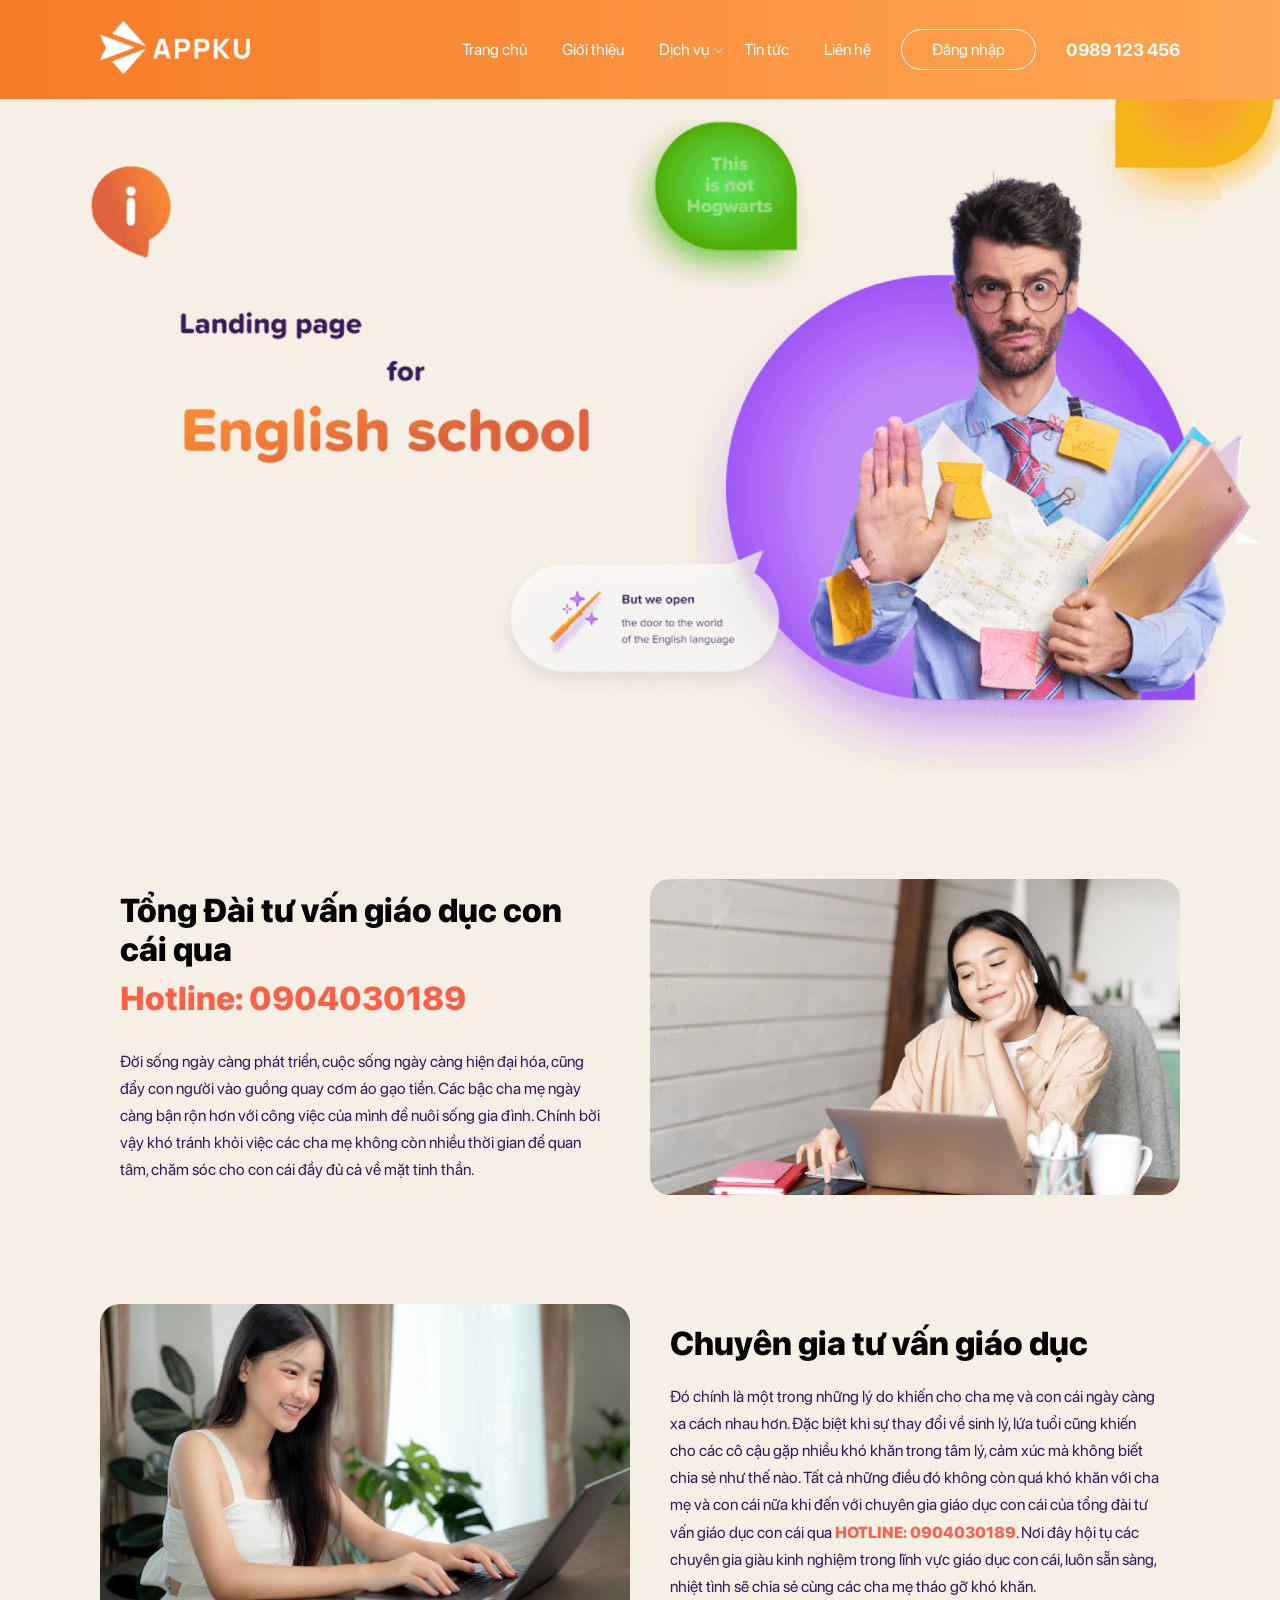
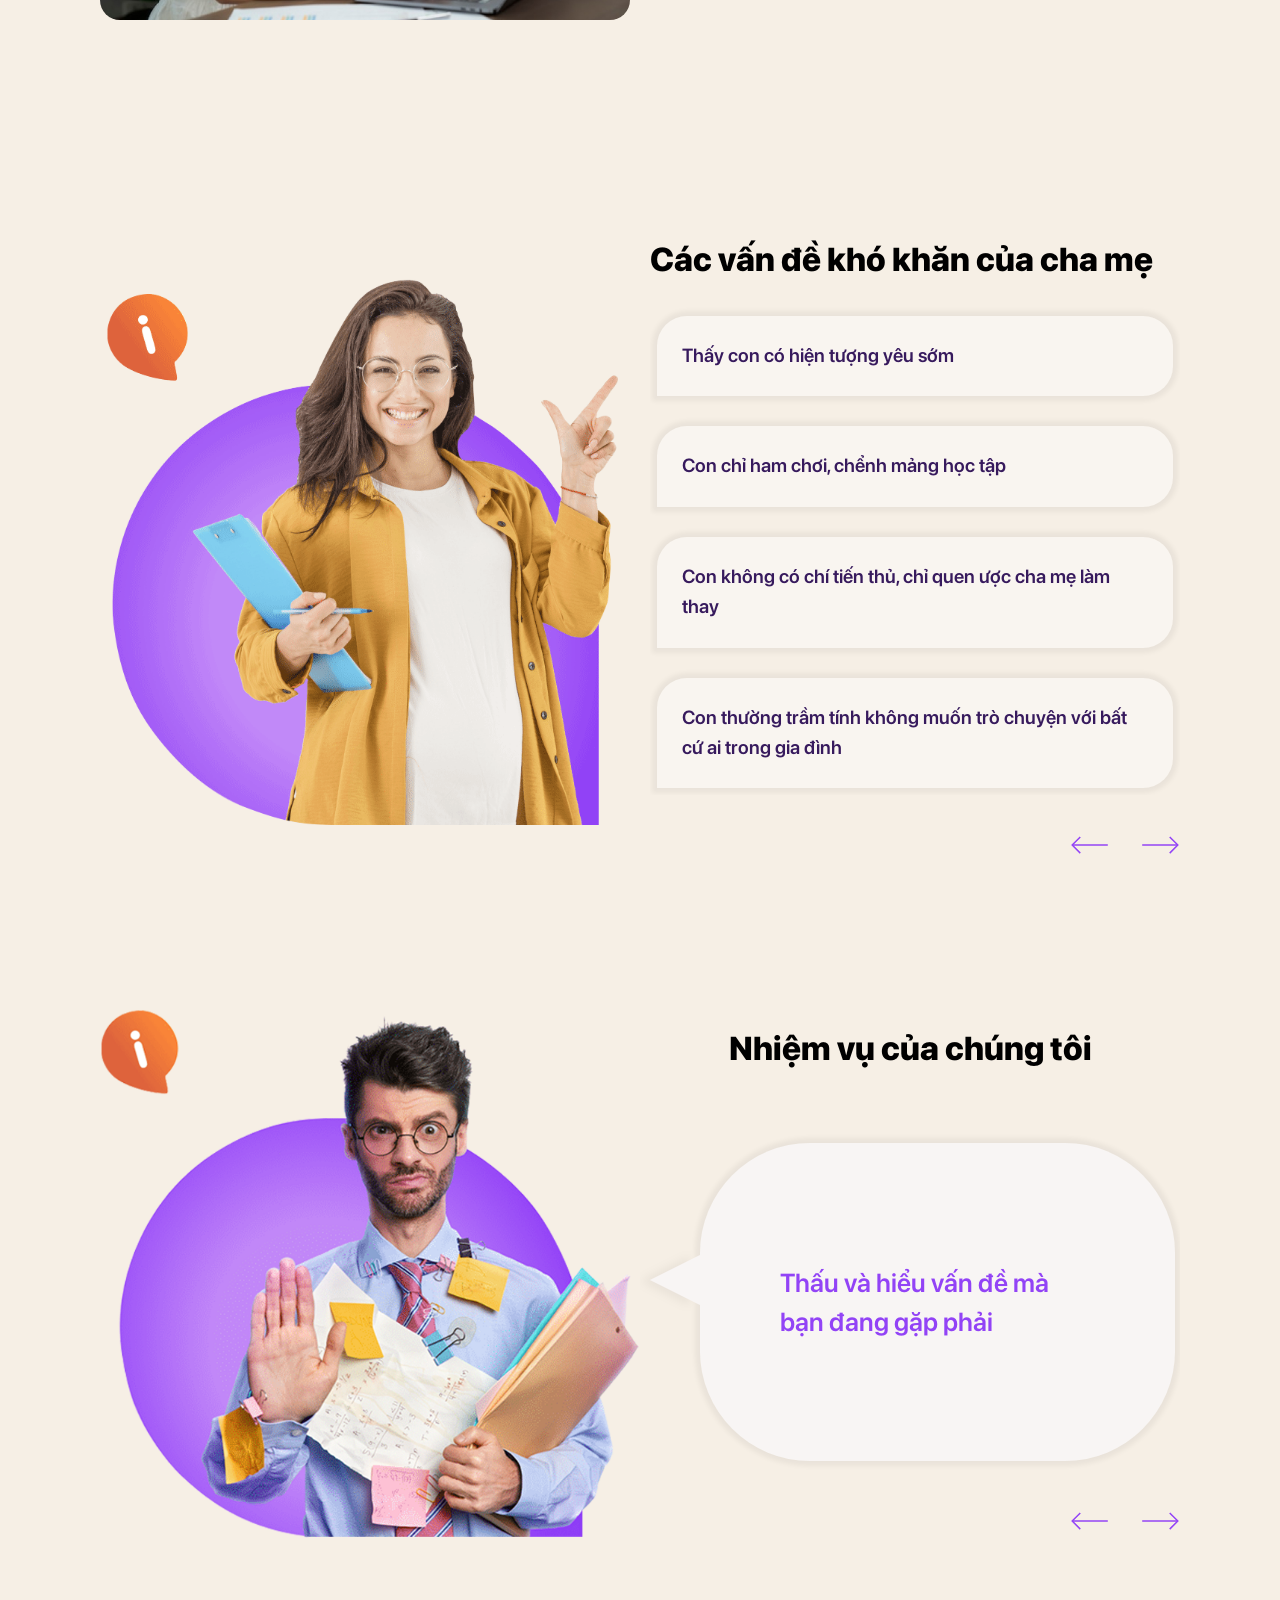
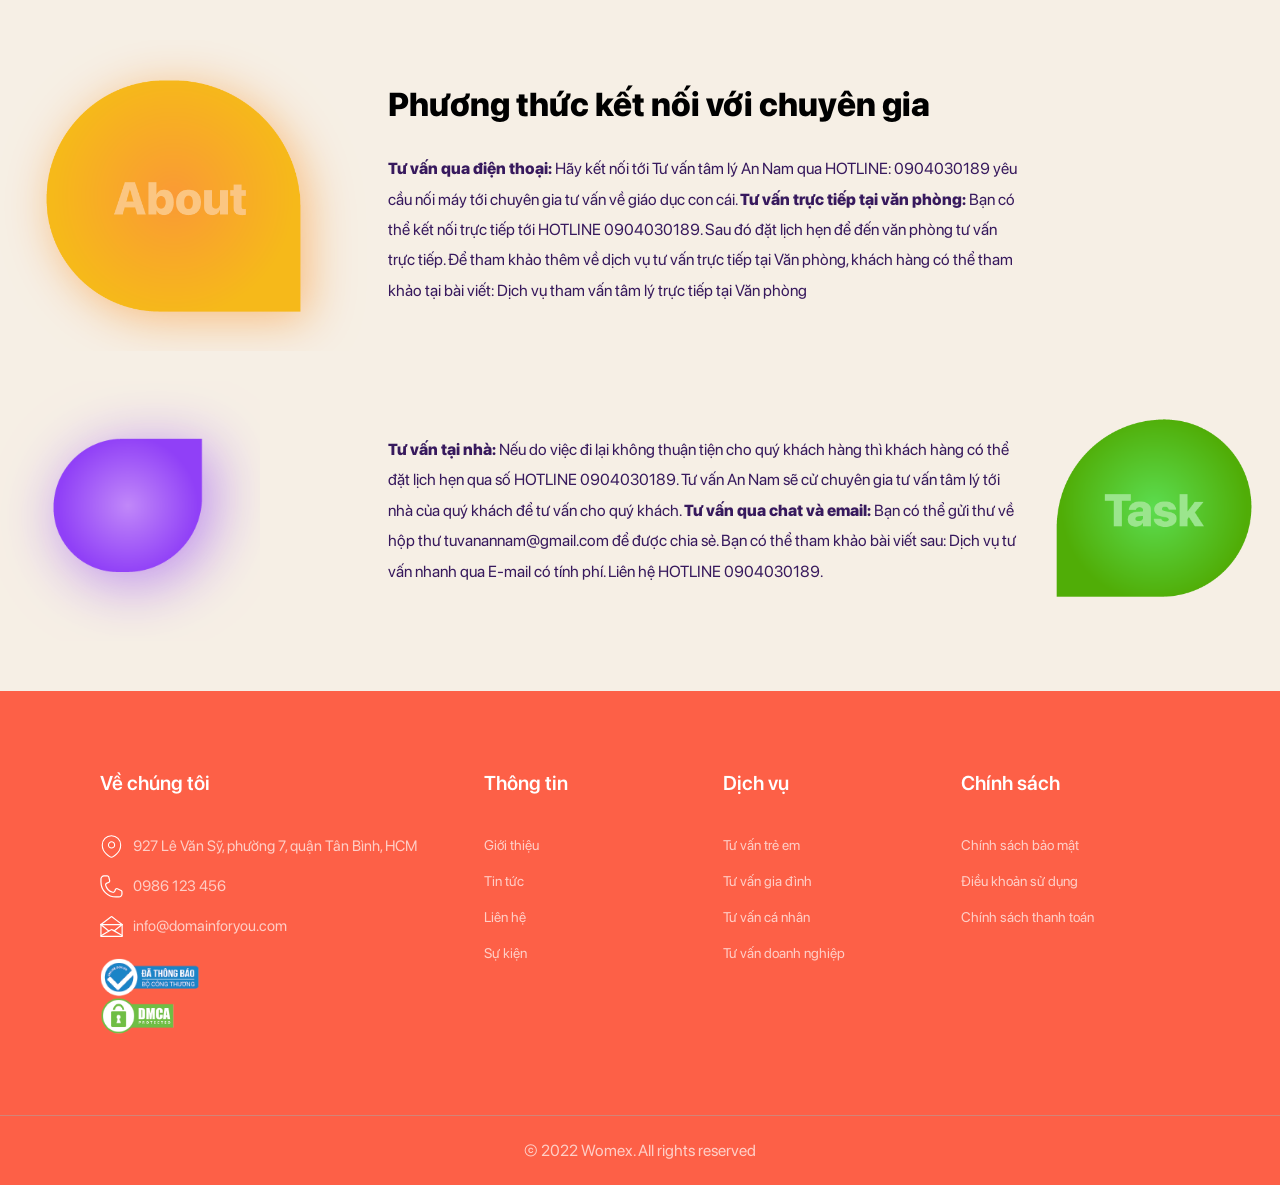
==== commit 6ce744ef: "3" ====
--- a/index.html
+++ b/index.html
@@ -118,7 +118,7 @@
             <img src="./img/img-1.jpg" alt="" />
           </div>
         </div>
-        <div class="row">
+        <div class="row row-reverse-tb">
           <div class="col">
             <img src="./img/img-2.jpg" alt="" />
           </div>
